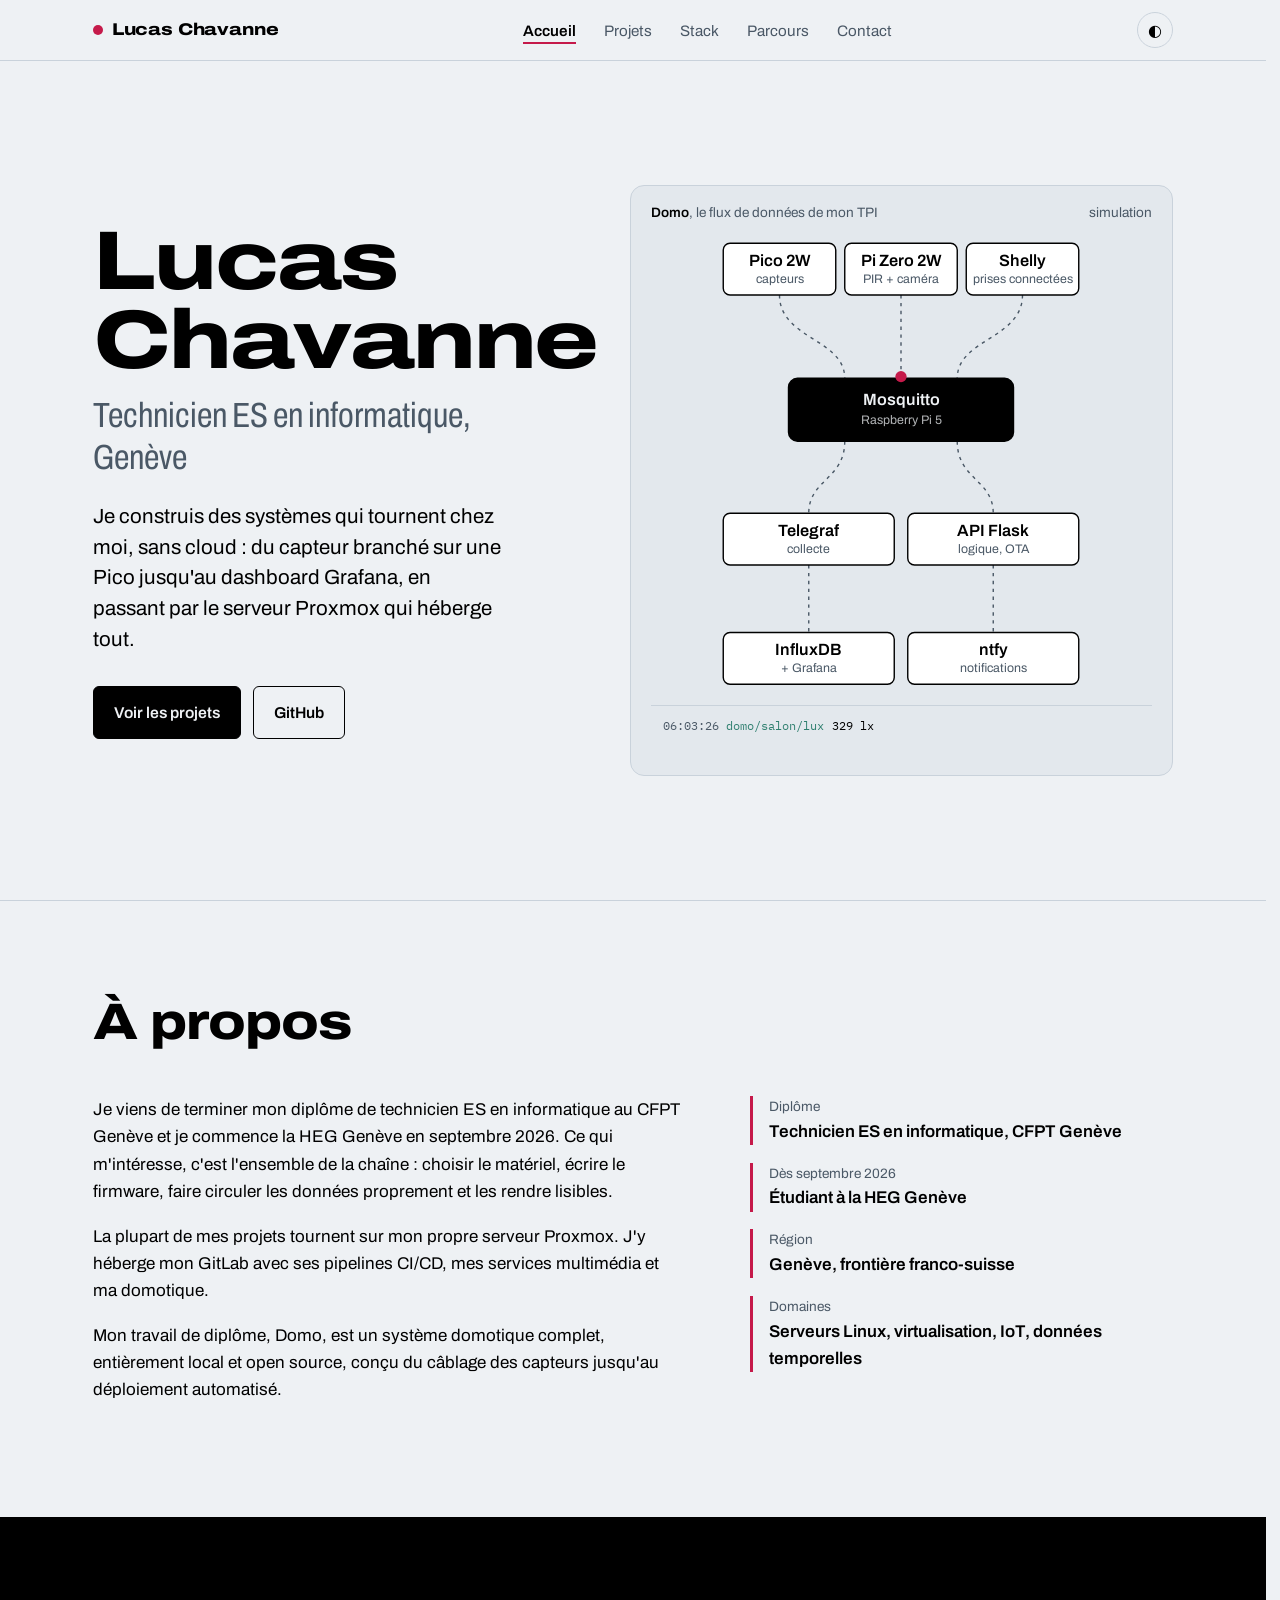
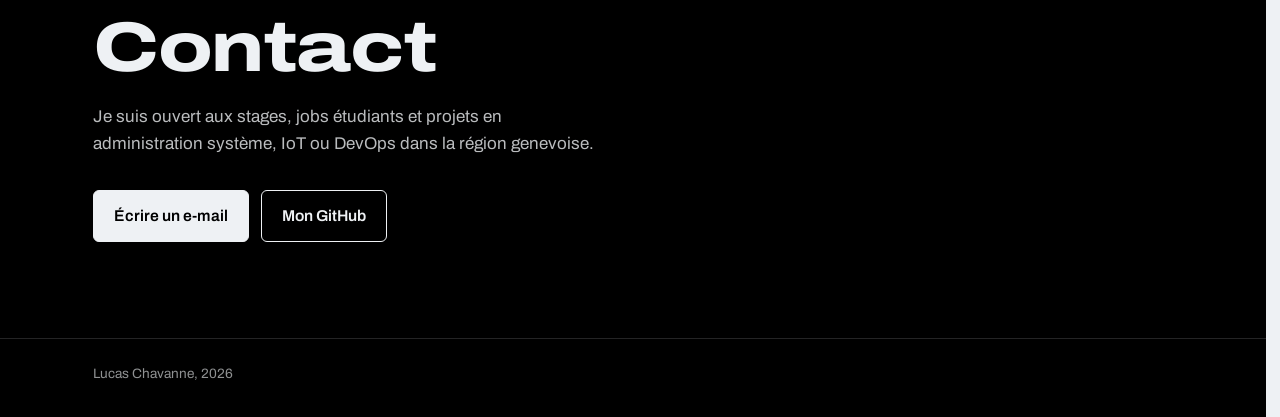
==== index.html @ ac9c749c "Parcours : précise la filière HEG et la durée de chaque étape - HEG Genève : ajoute la filière « inf" ====
<!DOCTYPE html>
<html lang="fr">
<head>
<meta charset="utf-8">
<meta name="viewport" content="width=device-width, initial-scale=1, viewport-fit=cover">
<title>Lucas Chavanne · Systèmes, IoT et self-hosting</title>
<meta name="description" content="Portfolio de Lucas Chavanne, technicien ES en informatique : administration système, Proxmox, IoT sur Raspberry Pi et Pico 2W, pipelines de données InfluxDB et Grafana.">
<meta name="theme-color" content="#EEF1F4" media="(prefers-color-scheme: light)">
<meta name="theme-color" content="#111112" media="(prefers-color-scheme: dark)">
<link rel="icon" href="data:image/svg+xml,%3Csvg xmlns='http://www.w3.org/2000/svg' viewBox='0 0 32 32'%3E%3Ccircle cx='16' cy='16' r='9' fill='%23C51A4A'/%3E%3C/svg%3E">
<script>
/* Avant le premier rendu : thème enregistré, et splash une seule fois par session */
(function(){
  var d=document.documentElement;
  try{var t=localStorage.getItem('theme'); if(t) d.setAttribute('data-theme',t);}catch(e){}
  try{
    if(!sessionStorage.getItem('splash') && !matchMedia('(prefers-reduced-motion: reduce)').matches){
      d.classList.add('has-splash'); sessionStorage.setItem('splash','1');
    }
  }catch(e){}
})();
</script>
<link rel="preconnect" href="https://fonts.googleapis.com">
<link rel="preconnect" href="https://fonts.gstatic.com" crossorigin>
<link href="https://fonts.googleapis.com/css2?family=Archivo:wdth,wght@62..125,400..800&family=IBM+Plex+Mono:wght@400;500&display=swap" rel="stylesheet">
<style>
:root{
  --paper:#EEF1F4;
  --paper-2:#E3E8ED;
  --ink:#000000;
  --ink-soft:#4A5866;
  --rule:#C9D2DB;
  --raspberry:#C51A4A;
  --signal:#2F7F6F;
  --node:#FFFFFF;
  --focus:#1D5FD1;
  --nav-h:61px;
  box-sizing:border-box;
  color-scheme:light;
}
@media (prefers-color-scheme: dark){
  :root:not([data-theme="light"]){
    --paper:#111112;
    --paper-2:#1B1B1D;
    --ink:#EDEDED;
    --ink-soft:#A1A1A6;
    --rule:#303033;
    --raspberry:#F0507A;
    --signal:#5CC2AC;
    --node:#232326;
    --focus:#7FB0FF;
    color-scheme:dark;
  }
}
:root[data-theme="dark"]{
  --paper:#111112;
  --paper-2:#1B1B1D;
  --ink:#EDEDED;
  --ink-soft:#A1A1A6;
  --rule:#303033;
  --raspberry:#F0507A;
  --signal:#5CC2AC;
  --node:#232326;
  --focus:#7FB0FF;
  color-scheme:dark;
}
*,*::before,*::after{box-sizing:inherit}
html{scroll-padding-top:110px;scroll-behavior:smooth;scrollbar-gutter:stable}

/* Barre de défilement : suit le thème, framboise au survol.
   Chrome et Safari lisent les pseudo-éléments WebKit, Firefox les propriétés standard. */
@supports selector(::-webkit-scrollbar){
  ::-webkit-scrollbar{width:14px;height:14px}
  ::-webkit-scrollbar-track{background:var(--paper);border-left:1px solid var(--rule)}
  ::-webkit-scrollbar-thumb{
    background:color-mix(in srgb,var(--ink-soft) 55%,transparent);
    border:4px solid var(--paper);border-radius:999px;background-clip:padding-box;min-height:48px;
  }
  ::-webkit-scrollbar-thumb:hover,::-webkit-scrollbar-thumb:active{background:var(--raspberry);background-clip:padding-box}
  ::-webkit-scrollbar-corner{background:var(--paper)}
  .nav ul::-webkit-scrollbar{display:none}
}
@supports not selector(::-webkit-scrollbar){
  html{scrollbar-width:thin;scrollbar-color:color-mix(in srgb,var(--ink-soft) 55%,var(--paper)) var(--paper)}
}
@media (prefers-reduced-motion: reduce){html{scroll-behavior:auto}}
body{
  margin:0;background:var(--paper);color:var(--ink);
  font-family:"Archivo",system-ui,-apple-system,"Segoe UI",Roboto,sans-serif;
  font-variation-settings:"wdth" 100;
  font-size:1.0625rem;line-height:1.6;
  -webkit-font-smoothing:antialiased;
}
img,svg{max-width:100%}
a{color:inherit}
:focus-visible{outline:3px solid var(--focus);outline-offset:3px;border-radius:2px}
.wrap{
  max-width:1160px;margin:0 auto;
  padding-left:max(clamp(1.25rem,4vw,2.5rem),env(safe-area-inset-left,0px));
  padding-right:max(clamp(1.25rem,4vw,2.5rem),env(safe-area-inset-right,0px));
}
.mono{font-family:"IBM Plex Mono",ui-monospace,SFMono-Regular,Menlo,monospace}

/* Nav */
.nav{
  position:sticky;top:0;z-index:10;padding-top:env(safe-area-inset-top,0px);
  background:color-mix(in srgb,var(--paper) 88%,transparent);
  backdrop-filter:blur(10px);-webkit-backdrop-filter:blur(10px);
  border-bottom:1px solid var(--rule);
}
.nav .wrap{display:flex;align-items:center;justify-content:space-between;gap:1rem;height:60px}
.brand{font-weight:800;font-variation-settings:"wdth" 120;text-decoration:none;letter-spacing:-.01em;display:flex;align-items:center;gap:.55rem}
.brand-dot{width:10px;height:10px;border-radius:50%;background:var(--raspberry)}
.nav ul{display:flex;gap:clamp(.75rem,2.5vw,1.75rem);list-style:none;margin:0;padding:0}
.nav ul a{text-decoration:none;color:var(--ink-soft);font-size:.95rem}
.nav ul a:hover{color:var(--ink)}
.theme-btn{
  background:none;border:1px solid var(--rule);color:var(--ink);border-radius:999px;
  width:36px;height:36px;display:grid;place-items:center;cursor:pointer;font-size:1rem;flex:none;
}
.nav ul a[aria-current="page"]{color:var(--ink);font-weight:600;box-shadow:inset 0 -2px 0 var(--raspberry)}
.nav ul a{padding:.35rem 0}
@media (max-width:720px){
  .nav .wrap{height:auto;flex-wrap:wrap;row-gap:0;padding-top:.2rem}
  .nav ul{order:3;width:100%;justify-content:space-between;overflow-x:auto;gap:.4rem;scrollbar-width:none}
  .nav ul a{white-space:nowrap;font-size:.88rem}
}
/* Cibles tactiles de 44 px sur mobile et écrans tactiles */
@media (max-width:720px),(pointer:coarse){
  .brand{min-height:44px}
  .nav ul a{display:inline-flex;align-items:center;min-height:44px;padding:0 .1rem}
  .theme-btn{width:44px;height:44px}
  .filters button{min-height:44px}
}
.page[hidden]{display:none}
.page > section:first-child{border-top:none}
.page-title{padding-top:clamp(2.5rem,6vw,4.5rem)}
.page-title h2{font-size:clamp(2.6rem,6.5vw,4.6rem);font-variation-settings:"wdth" 125}
.page-title .sec-head{grid-template-columns:minmax(0,1fr);align-items:start;row-gap:1rem}
/* Hero */
.hero{
  display:flex;align-items:center;
  min-height:calc(100vh - var(--nav-h));min-height:calc(100svh - var(--nav-h));
  padding:clamp(1.25rem,3svh,2.5rem) 0;
}
.hero .wrap{width:100%}
.hero-grid{display:grid;grid-template-columns:minmax(0,1fr) minmax(0,1.15fr);gap:clamp(2rem,5vw,4rem);align-items:center}
@media (max-width:900px){
  /* Petit écran : le texte remplit le premier écran, le schéma vient juste dessous */
  .hero{display:block;min-height:0;padding:0}
  .hero-grid{grid-template-columns:minmax(0,1fr);gap:0}
  .hero-copy{
    min-height:calc(100vh - var(--nav-h));min-height:calc(100svh - var(--nav-h));
    display:flex;flex-direction:column;justify-content:center;padding:2rem 0;
  }
  .topo{margin-bottom:clamp(2rem,5vw,4rem)}
}
.hero h1{
  font-size:clamp(2.3rem,min(7vw,11svh),5.2rem);line-height:.95;margin:0 0 clamp(.75rem,2.5svh,1.5rem);
  font-weight:800;font-variation-settings:"wdth" 125;letter-spacing:-.025em;
}
.hero h1 span{display:block;font-weight:400;font-variation-settings:"wdth" 75;letter-spacing:0;color:var(--ink-soft);font-size:.42em;line-height:1.2;margin-top:.9rem}
.lede{font-size:clamp(1.1rem,1.6vw,1.3rem);max-width:34ch;margin:0 0 clamp(1rem,3.5svh,2rem);line-height:1.5}
.cta-row{display:flex;flex-wrap:wrap;gap:.75rem}
.btn{
  display:inline-flex;align-items:center;gap:.5rem;padding:.8rem 1.25rem;border-radius:6px;
  font-weight:600;text-decoration:none;border:1.5px solid var(--ink);font-size:.98rem;
}
.btn-primary{background:var(--ink);color:var(--paper)}
.btn-primary:hover{background:var(--raspberry);border-color:var(--raspberry);color:#fff}
.btn-ghost:hover{background:var(--paper-2)}

/* Topology */
.topo{margin:0;background:var(--paper-2);border:1px solid var(--rule);border-radius:14px;padding:1rem 1rem .5rem}
.topo-head{display:flex;flex-wrap:wrap;justify-content:space-between;gap:.15rem 1rem;margin:0 .25rem .5rem;font-size:.85rem;color:var(--ink-soft)}
.topo-head strong{color:var(--ink);font-weight:600}
.topo svg{display:block;width:100%;height:auto}
/* Disposition verticale quand la carte est étroite : le texte reste lisible */
.topo.tall svg{max-width:360px;margin:0 auto}
.topo.tall .n text{font-size:14.5px}
.topo.tall .n text.sub{font-size:11px}
.n rect{fill:var(--node);stroke:var(--ink);stroke-width:1.25}
.n.broker rect{fill:var(--ink)}
.n.broker text{fill:var(--paper)}
.n text{fill:var(--ink);font-family:"Archivo",sans-serif;font-size:13px;font-weight:600;text-anchor:middle}
.n text.sub{font-weight:400;font-size:10.5px;fill:var(--ink-soft)}
.n.broker text.sub{fill:var(--paper);opacity:.75}
.wire{fill:none;stroke:var(--ink-soft);stroke-width:1.25;stroke-dasharray:3 4}
.pkt{fill:var(--raspberry)}
.pkt.ok{fill:var(--signal)}
.log{
  margin:.6rem .25rem 0;padding:.6rem .75rem;border-top:1px solid var(--rule);
  font-size:.78rem;line-height:1.65;min-height:5em;color:var(--ink-soft);overflow:hidden;
}
.log div{display:flex;gap:.6em;white-space:nowrap}
.log .ts,.log .v{flex:none}
.log .t{color:var(--signal);min-width:0;overflow:hidden;text-overflow:ellipsis}
.log .v{color:var(--ink)}
@media (max-width:480px){.log .ts{display:none}}

/* Sections */
section{padding:clamp(3rem,8vw,6rem) 0;border-top:1px solid var(--rule)}
.sec-head{display:grid;grid-template-columns:minmax(0,1fr) minmax(0,1.6fr);gap:clamp(1rem,4vw,3rem);margin-bottom:clamp(2rem,4vw,3rem);align-items:end}
@media (max-width:800px){.sec-head{grid-template-columns:1fr}}
h2{font-size:clamp(2rem,4.5vw,3.2rem);line-height:1;margin:0;font-weight:800;font-variation-settings:"wdth" 118;letter-spacing:-.02em}
.sec-head p{margin:0;color:var(--ink-soft);max-width:56ch}
h3{margin:0;font-variation-settings:"wdth" 110;letter-spacing:-.01em;line-height:1.15}

/* About */
.about-grid{display:grid;grid-template-columns:minmax(0,1.4fr) minmax(0,1fr);gap:clamp(2rem,5vw,4rem)}
@media (max-width:800px){.about-grid{grid-template-columns:1fr}}
.about-grid p{margin:0 0 1.1rem;max-width:62ch}
.facts{margin:0;display:grid;gap:1.1rem;align-content:start}
.facts div{border-left:3px solid var(--raspberry);padding-left:1rem}
.facts dt{font-size:.85rem;color:var(--ink-soft)}
.facts dd{margin:0;font-weight:600}

/* Featured project */
.feature{
  border:1.5px solid var(--ink);border-radius:14px;overflow:hidden;margin-bottom:clamp(2rem,4vw,3rem);
  display:grid;grid-template-columns:minmax(0,1fr) minmax(0,1fr);
}
@media (max-width:900px){.feature{grid-template-columns:1fr}}
.feature-body{padding:clamp(1.5rem,3.5vw,2.75rem)}
.feature-body h3{font-size:clamp(2rem,4vw,2.8rem);font-weight:800;font-variation-settings:"wdth" 125;margin-bottom:.35rem}
.tag{display:inline-block;font-size:.8rem;padding:.2rem .6rem;border-radius:999px;background:var(--raspberry);color:#fff;font-weight:600;margin-bottom:1rem}
.feature-body p{margin:0 0 1.25rem;max-width:52ch}
.feature ul.points{margin:0 0 1.5rem;padding-left:1.1rem}
.feature ul.points li{margin-bottom:.4rem}
.feature-side{background:var(--ink);color:var(--paper);padding:clamp(1.5rem,3.5vw,2.75rem);display:flex;flex-direction:column;gap:1.25rem}
.feature-side h4{margin:0;font-size:1rem;font-variation-settings:"wdth" 110}
.flow{list-style:none;margin:0;padding:0;display:grid;gap:.5rem}
.flow li{display:grid;grid-template-columns:7rem 1fr;gap:.75rem;padding:.55rem 0;border-bottom:1px solid color-mix(in srgb,var(--paper) 18%,transparent);font-size:.95rem}
.flow li b{font-weight:600}
.flow li span{opacity:.78}
@media (max-width:480px){.flow li{grid-template-columns:1fr;gap:.1rem}}
details.learn{border-top:1px solid color-mix(in srgb,var(--paper) 25%,transparent);padding-top:1rem}
details.learn summary{cursor:pointer;font-weight:600}
details.learn ul{margin:.75rem 0 0;padding-left:1.1rem;opacity:.85;font-size:.93rem}
details.learn li{margin-bottom:.45rem}

/* Filters + project list */
.filters{display:flex;flex-wrap:wrap;gap:.5rem;margin-bottom:1.5rem}
.filters button{
  font:inherit;font-size:.93rem;padding:.45rem 1rem;border-radius:999px;cursor:pointer;
  border:1.5px solid var(--rule);background:transparent;color:var(--ink);
}
.filters button[aria-pressed="true"]{background:var(--ink);color:var(--paper);border-color:var(--ink)}
.chips{display:flex;flex-wrap:wrap;gap:.4rem;list-style:none;padding:0;margin:0}
.chips li{font-size:.82rem;padding:.2rem .6rem;border:1px solid var(--rule);border-radius:4px;background:var(--paper-2)}

/* Stack */
/* Barre de filtres : reste accrochée sous la nav pendant tout le défilement de la page */
.sbar{
  position:sticky;top:calc(var(--nav-h) - 1px);z-index:9;
  background:color-mix(in srgb,var(--paper) 90%,transparent);
  backdrop-filter:blur(10px);-webkit-backdrop-filter:blur(10px);
  border-top:1px solid var(--rule);border-bottom:1px solid var(--rule);
}
/* Une seule ligne, défilable si les boutons ne tiennent pas : la barre reste fine */
.sbar .filters{margin:0;padding:.6rem 0;flex-wrap:nowrap;overflow-x:auto;scrollbar-width:none}
.sbar .filters button{flex:none;white-space:nowrap}
@supports selector(::-webkit-scrollbar){.sbar .filters::-webkit-scrollbar{display:none}}
.sgroup{margin-bottom:clamp(2rem,4vw,3rem)}
.sgroup[hidden]{display:none}
.sgroup-head{padding-bottom:.75rem;margin-bottom:1rem;border-bottom:1.5px solid var(--ink)}
.sgroup-head h3{font-size:1.4rem;font-weight:800;font-variation-settings:"wdth" 118}
.sgrid{display:grid;grid-template-columns:repeat(auto-fill,minmax(240px,1fr));gap:.85rem;list-style:none;margin:0;padding:0}
.tcard{
  position:relative;background:var(--node);border:1px solid var(--rule);border-radius:10px;
  padding:.9rem 1rem 1rem;display:grid;grid-template-columns:40px minmax(0,1fr);gap:.85rem;align-items:start;
}
/* La vignette reste claire dans les deux thèmes : les couleurs de marque y sont toujours lisibles */
.logo{width:40px;height:40px;border-radius:9px;background:#EEF1F4;display:grid;place-items:center}
.logo img{width:24px;height:24px;display:block}
.tcard.key{border-color:var(--ink)}
.tcard.key::after{content:"";position:absolute;top:.8rem;right:.8rem;width:7px;height:7px;border-radius:50%;background:var(--raspberry)}
.tcard b{display:block;font-weight:700;font-variation-settings:"wdth" 108;line-height:1.25;padding-right:.8rem}
.tcard small{display:block;color:var(--ink-soft);font-size:.87rem;line-height:1.4;margin-top:.2rem}
.legend{display:flex;align-items:center;gap:.5rem;font-size:.88rem;color:var(--ink-soft);margin:1.5rem 0 1.5rem}
.legend i{width:7px;height:7px;border-radius:50%;background:var(--raspberry);display:inline-block}

/* Timeline */
.timeline{list-style:none;margin:0;padding:0 0 0 1.75rem;position:relative;max-width:760px}
.timeline::before{content:"";position:absolute;left:5px;top:.5rem;bottom:.5rem;width:2px;background:var(--rule)}
.timeline li{position:relative;padding-bottom:2.25rem}
.timeline li:last-child{padding-bottom:0}
.timeline li::before{content:"";position:absolute;left:-1.75rem;top:.45rem;width:12px;height:12px;border-radius:50%;background:var(--paper);border:2px solid var(--ink)}
.timeline li.now::before{background:var(--raspberry);border-color:var(--raspberry)}
.timeline .when{font-size:.88rem;color:var(--ink-soft)}
.timeline h3{font-size:1.25rem;margin:.15rem 0 .35rem}
.timeline p{margin:0;max-width:60ch}

/* Contact */
.contact{background:var(--ink);color:var(--paper);border-top:none}
.contact h2{font-size:clamp(2.4rem,6vw,4.4rem);font-variation-settings:"wdth" 125;max-width:14ch}
.contact p{color:color-mix(in srgb,var(--paper) 78%,transparent);max-width:52ch;margin:1.25rem 0 2rem}
.contact-links{display:flex;flex-wrap:wrap;gap:.75rem}
.contact .btn{border-color:var(--paper);color:var(--paper)}
.contact .btn-primary{background:var(--paper);color:var(--ink)}
.contact .btn-primary:hover{background:var(--raspberry);border-color:var(--raspberry);color:#fff}
.contact .btn-ghost:hover{background:color-mix(in srgb,var(--paper) 12%,transparent)}
footer{background:var(--ink);color:color-mix(in srgb,var(--paper) 60%,transparent);font-size:.85rem;padding:1.5rem 0 calc(2rem + env(safe-area-inset-bottom,0px));border-top:1px solid color-mix(in srgb,var(--paper) 15%,transparent)}

/* Splash : le trajet d'un message MQTT, comme sur l'accueil.
   Entièrement piloté par CSS, donc il se ferme seul même si le script échoue. */
#splash{display:none}
.has-splash #splash{
  position:fixed;inset:0;z-index:100;display:grid;place-items:center;background:var(--paper);
  animation:sp-out .4s ease 1.5s forwards;
}
#splash.skip{animation:sp-skip .2s ease forwards}
.sp-inner{width:min(340px,calc(100vw - 3rem))}
.sp-brand{
  display:flex;align-items:center;gap:.6rem;font-weight:800;font-variation-settings:"wdth" 125;
  font-size:clamp(1.6rem,7vw,2.4rem);letter-spacing:-.02em;line-height:1;
  opacity:0;animation:sp-in .35s ease .05s forwards;
}
.sp-brand .brand-dot{width:.5em;height:.5em;flex:none}
.sp-wire{position:relative;height:0;margin:1.75rem 0 1.1rem;border-top:1.25px dashed var(--ink-soft);opacity:0;animation:sp-in .3s ease .15s forwards}
.sp-pkt{
  position:absolute;top:-5.5px;left:0;width:10px;height:10px;margin-left:-5px;border-radius:50%;background:var(--raspberry);
  animation:sp-run .7s cubic-bezier(.45,0,.2,1) .35s forwards,sp-ok .01s linear .7s forwards;
}
.sp-log{display:flex;gap:.6em;font-size:.8rem;color:var(--ink-soft);opacity:0;animation:sp-in .3s ease 1.05s forwards}
.sp-log .t{color:var(--signal)}
@keyframes sp-in{to{opacity:1}}
@keyframes sp-run{to{left:100%}}
@keyframes sp-ok{to{background:var(--signal)}}
@keyframes sp-out{to{opacity:0;visibility:hidden}}
@keyframes sp-skip{to{opacity:0;visibility:hidden}}
footer .wrap{display:flex;justify-content:space-between;flex-wrap:wrap;gap:.5rem}
</style>
</head>
<body>

<div id="splash" aria-hidden="true">
  <div class="sp-inner">
    <div class="sp-brand"><span class="brand-dot"></span>Lucas Chavanne</div>
    <div class="sp-wire"><i class="sp-pkt"></i></div>
    <div class="sp-log mono"><span class="t">portfolio/accueil</span><span>connecté</span></div>
  </div>
</div>

<nav class="nav" aria-label="Navigation principale">
  <div class="wrap">
    <a href="#/" class="brand"><span class="brand-dot" aria-hidden="true"></span>Lucas Chavanne</a>
    <ul>
      <li><a href="#/" data-nav="accueil">Accueil</a></li>
      <li><a href="#/projets" data-nav="projets">Projets</a></li>
      <li><a href="#/stack" data-nav="stack">Stack</a></li>
      <li><a href="#/parcours" data-nav="parcours">Parcours</a></li>
      <li><a href="#contact">Contact</a></li>
    </ul>
    <button class="theme-btn" id="themeBtn" type="button" aria-label="Changer de thème">◐</button>
  </div>
</nav>

<main id="top">
<div class="page" data-page="accueil" data-title="Lucas Chavanne · Systèmes, IoT et self-hosting">
  <header class="hero">
    <div class="wrap hero-grid">
      <div class="hero-copy">
        <h1>Lucas Chavanne<span>Technicien ES en informatique, Genève</span></h1>
        <p class="lede">Je construis des systèmes qui tournent chez moi, sans cloud : du capteur branché sur une Pico jusqu'au dashboard Grafana, en passant par le serveur Proxmox qui héberge tout.</p>
        <div class="cta-row">
          <a class="btn btn-primary" href="#/projets">Voir les projets</a>
          <a class="btn btn-ghost" href="https://github.com/lucas-chvnn-info" target="_blank" rel="noopener">GitHub</a>
        </div>
      </div>

      <figure class="topo" aria-labelledby="topoCap">
        <div class="topo-head"><span id="topoCap"><strong>Domo</strong>, le flux de données de mon TPI</span><span>simulation</span></div>
        <svg id="topoSvg" viewBox="0 0 600 420" role="img" aria-label="Architecture Domo : la Pico 2W, la Pi Zero 2W et les prises Shelly publient sur le broker Mosquitto du Raspberry Pi 5, qui alimente Telegraf, InfluxDB et Grafana, ainsi que l'API Flask qui envoie les alertes via ntfy."></svg>
        <div class="log mono" id="log" aria-hidden="true"></div>
      </figure>
    </div>
  </header>

  <section id="apropos">
    <div class="wrap">
      <div class="sec-head">
        <h2>À propos</h2>
      </div>
      <div class="about-grid">
        <div>
          <p>Je viens de terminer mon diplôme de technicien ES en informatique au CFPT Genève et je commence la HEG Genève en septembre 2026. Ce qui m'intéresse, c'est l'ensemble de la chaîne : choisir le matériel, écrire le firmware, faire circuler les données proprement et les rendre lisibles.</p>
          <p>La plupart de mes projets tournent sur mon propre serveur Proxmox. J'y héberge mon GitLab avec ses pipelines CI/CD, mes services multimédia et ma domotique.</p>
          <p>Mon travail de diplôme, Domo, est un système domotique complet, entièrement local et open source, conçu du câblage des capteurs jusqu'au déploiement automatisé.</p>
        </div>
        <dl class="facts">
          <div><dt>Diplôme</dt><dd>Technicien ES en informatique, CFPT Genève</dd></div>
          <div><dt>Dès septembre 2026</dt><dd>Étudiant à la HEG Genève</dd></div>
          <div><dt>Région</dt><dd>Genève, frontière franco-suisse</dd></div>
          <div><dt>Domaines</dt><dd>Serveurs Linux, virtualisation, IoT, données temporelles</dd></div>
        </dl>
      </div>
    </div>
  </section>
</div>

<div class="page" data-page="projets" data-title="Projets · Lucas Chavanne" hidden>
  <section id="projets" class="page-title">
    <div class="wrap">
      <div class="sec-head">
        <h2>Projets</h2>
        <p>Mon travail de diplôme, celui dont je peux parler en détail.</p>
      </div>

      <article class="feature" aria-labelledby="domoTitle">
        <div class="feature-body">
          <span class="tag">Travail de diplôme (TPI)</span>
          <h3 id="domoTitle">Domo</h3>
          <p>Un système domotique entièrement local et open source. Des capteurs sur Pico 2W et Pi Zero 2W publient leurs mesures en MQTT vers un Raspberry Pi 5 qui stocke, affiche et réagit, sans aucun service cloud.</p>
          <ul class="points">
            <li>Capteurs de lumière, son, fuite d'eau et mouvement, avec capture caméra à la détection</li>
            <li>Prises Shelly pilotées et mesurées depuis la même interface</li>
            <li>Mise à jour du firmware des Pico à distance (OTA)</li>
            <li>Alertes sur le téléphone via ntfy</li>
            <li>Pipeline GitLab CI pour tester et déployer</li>
          </ul>
          <ul class="chips" aria-label="Technologies">
            <li>Raspberry Pi 5</li><li>Pico 2W</li><li>MicroPython</li><li>Mosquitto</li><li>Telegraf</li><li>InfluxDB</li><li>Grafana</li><li>Flask</li><li>GitLab CI</li>
          </ul>
        </div>
        <div class="feature-side">
          <h4>Le trajet d'une mesure</h4>
          <ol class="flow">
            <li><b>Capteur</b><span>La Pico 2W lit le capteur et publie sur un topic MQTT.</span></li>
            <li><b>Broker</b><span>Mosquitto sur le Pi 5 reçoit et redistribue.</span></li>
            <li><b>Stockage</b><span>Telegraf écrit la mesure dans InfluxDB.</span></li>
            <li><b>Affichage</b><span>Grafana trace l'historique en temps réel.</span></li>
            <li><b>Réaction</b><span>L'API Flask déclenche l'action ou l'alerte ntfy.</span></li>
          </ol>
          <details class="learn">
            <summary>Ce que le matériel m'a appris</summary>
            <ul>
              <li>La broche 3V3 du Pi plafonne vers 300 mA : au-delà, un régulateur externe s'impose.</li>
              <li>Les pics d'émission Wi-Fi de la Pico demandent un condensateur de 470 µF plus 100 nF pour rester stable.</li>
              <li>Un simple transistor NPN et une résistance suffisent pour piloter un ventilateur, pas besoin de relais.</li>
              <li>La Camera Module 3 ne se détecte pas seule : il faut forcer l'overlay imx708.</li>
            </ul>
          </details>
        </div>
      </article>
    </div>
  </section>

</div>

<div class="page" data-page="stack" data-title="Stack technique · Lucas Chavanne" hidden>
  <section id="stack" class="page-title">
    <div class="wrap">
      <div class="sec-head">
        <h2>Stack technique</h2>
        <p>Les outils que j'utilise, avec ce que j'en fais concrètement.</p>
      </div>
    </div>
    <div class="sbar">
      <div class="wrap">
        <div class="sfilters filters" role="group" aria-label="Filtrer la stack">
          <button type="button" data-g="all" aria-pressed="true">Tout</button>
        </div>
      </div>
    </div>
    <div class="wrap">
      <div id="stackGrid"></div>
    </div>
  </section>

</div>

<div class="page" data-page="parcours" data-title="Parcours · Lucas Chavanne" hidden>
  <section id="parcours" class="page-title">
    <div class="wrap">
      <div class="sec-head">
        <h2>Parcours</h2>
      </div>
      <ol class="timeline">
        <li>
          <span class="when">Apprentissage · 4 ans</span>
          <h3>CFC informaticien, développement d'applications</h3>
          <p>CFPT Genève. Bases de la programmation : algorithmique, bases de données, développement web et desktop.</p>
        </li>
        <li>
          <span class="when">Formation · 2 ans</span>
          <h3>CFPT Genève, technicien ES en informatique</h3>
          <p>Administration de serveurs Linux et Windows, virtualisation, réseaux, développement. Projets d'école dont le coffre connecté Portkey Coffer et un comparatif Proxmox et VMware ESXi. Stage chez Genève Roule, présenté ensuite en anglais lors de l'examen oral.</p>
        </li>
        <li class="now">
          <span class="when">Dès septembre 2026 · 2 ans</span>
          <h3>HEG Genève, informatique de gestion</h3>
          <p>Entrée directe en 2<sup>e</sup> année grâce au diplôme ES, pour deux ans de formation. Actuellement en 2<sup>e</sup> année, en parallèle de mes projets d'infrastructure à la maison.</p>
        </li>
      </ol>
    </div>
  </section>

</div>

  <section id="contact" class="contact">
    <div class="wrap">
      <h2>Contact</h2>
      <p>Je suis ouvert aux stages, jobs étudiants et projets en administration système, IoT ou DevOps dans la région genevoise.</p>
      <div class="contact-links">
        <a class="btn btn-primary" href="mailto:lucas.chavanne.info@gmail.com">Écrire un e-mail</a>
        <a class="btn btn-ghost" href="https://github.com/lucas-chvnn-info" target="_blank" rel="noopener">Mon GitHub</a>
      </div>
    </div>
  </section>
</main>

<footer>
  <div class="wrap">
    <span>Lucas Chavanne, 2026</span>
  </div>
</footer>

<script>
(function(){
  /* Thème */
  var root=document.documentElement, btn=document.getElementById('themeBtn');
  btn.addEventListener('click',function(){
    var cur=root.getAttribute('data-theme');
    if(!cur){cur=matchMedia('(prefers-color-scheme: dark)').matches?'dark':'light';}
    var next=cur==='dark'?'light':'dark';
    root.setAttribute('data-theme',next);
    try{localStorage.setItem('theme',next);}catch(e){}
  });

  /* Pages */
  var pages=document.querySelectorAll('.page'), navLinks=document.querySelectorAll('[data-nav]');
  var current='accueil';
  function route(){
    var h=location.hash;
    if(h && h.indexOf('#/')!==0) return; /* ancre interne, ex. #contact */
    var name=(h||'#/').slice(2)||'accueil', found=false;
    pages.forEach(function(pg){ if(pg.dataset.page===name) found=true; });
    if(!found) name='accueil';
    pages.forEach(function(pg){
      var on=pg.dataset.page===name; pg.hidden=!on;
      if(on) document.title=pg.dataset.title;
    });
    navLinks.forEach(function(a){ if(a.dataset.nav===name) a.setAttribute('aria-current','page'); else a.removeAttribute('aria-current'); });
    if(name!==current) window.scrollTo(0,0);
    current=name;
  }
  window.addEventListener('hashchange',route); route();

  /* Stack */
  var groups=[
    {id:'infra',t:'Infrastructure',items:[
      ['Proxmox VE','Hyperviseur de mon serveur maison',1,'proxmox'],
      ['Debian / Linux','Serveurs, installation bare-metal',1,'debian'],
      ['Windows Server','Administration pendant la formation',0,'windows'],
      ['LXC','Plex et Samba en conteneurs',0,'linuxcontainers'],
      ['LVM et RAID','Stockage du serveur, contrôleur MegaRAID',0,'storage'],
      ['Samba','Partage de fichiers à la maison',0,'samba'],
      ['Réseau et bridges','Plusieurs bridges sur Proxmox',0,'net']]},
    {id:'secu',t:'Sécurité',items:[
      ['SSH','Accès par clés, configuration durcie',1,'ssh'],
      ['UFW','Pare-feu des serveurs Debian',0,'firewall'],
      ['Fail2Ban','Blocage des tentatives de connexion',0,'shield']]},
    {id:'devops',t:'Livraison',items:[
      ['GitLab self-hosted','Mon instance, hébergée sur Proxmox',1,'gitlab'],
      ['GitLab CI/CD','Tests et déploiement de Domo',1,'gitlab'],
      ['Mises à jour OTA','Firmware des Pico mis à jour à distance',0,'update']]},
    {id:'data',t:'Données',items:[
      ['InfluxDB','Mesures des capteurs de Domo',1,'influxdb'],
      ['Telegraf','Collecte des messages MQTT',1,'telegraf'],
      ['Grafana','Dashboards en temps réel',1,'grafana']]},
    {id:'iot',t:'IoT et transport',items:[
      ['MQTT','Protocole de tous mes projets connectés',1,'mqtt'],
      ['Mosquitto','Broker sur le Raspberry Pi 5',0,'eclipsemosquitto'],
      ['Zigbee2MQTT','Volets motorisés de la maison',0,'zigbee2mqtt'],
      ['ntfy','Alertes sur le téléphone',0,'ntfy'],
      ['MicroPython','Firmware des Pico 2W',1,'micropython'],
      ['OpenCV','Vision sur Raspberry Pi',0,'opencv']]},
    {id:'dev',t:'Développement',items:[
      ['Flask','API de Domo et de Portkey Coffer',1,'flask'],
      ['Python','Scripts, API et automatisation',1,'python'],
      ['PHP','Développement web',0,'php'],
      ['C#','Application de bureau Windows',0,'csharp'],
      ['React','Pokédex avec React Router',0,'react'],
      ['TypeScript','Typage du Pokédex',0,'typescript'],
      ['Jest','Tests unitaires',0,'jest']]},
    {id:'hw',t:'Matériel',items:[
      ['Raspberry Pi 5','Cœur de Domo',1,'raspberrypi'],
      ['Pico 2W','Capteurs lumière, son et eau',1,'raspberrypi'],
      ['Pi Zero 2W','Détecteur PIR et caméra',0,'raspberrypi'],
      ['ESP32','Projets domotiques',0,'espressif'],
      ['Camera Module 3','Capture à la détection de mouvement',0,'raspberrypi'],
      ['Shelly','Prises pilotées et mesurées',0,'shelly'],
      ['Hitachi CR210H','Mon serveur Proxmox',0,'hitachi']]},
    {id:'home',t:'Services maison',items:[
      ['Home Assistant','Domotique de la maison',0,'homeassistant'],
      ['Plex','Serveur multimédia',0,'plex'],
      ['Nextcloud','Fichiers auto-hébergés',0,'nextcloud']]}
  ];
  var sg=document.getElementById('stackGrid'), sf=document.querySelector('.sfilters');
  sg.insertAdjacentHTML('beforebegin','<p class="legend"><i aria-hidden="true"></i>Outil du quotidien</p>');
  groups.forEach(function(gr){
    var b=document.createElement('button');b.type='button';b.dataset.g=gr.id;b.setAttribute('aria-pressed','false');b.textContent=gr.t;sf.appendChild(b);
    var html='<div class="sgroup" data-g="'+gr.id+'"><div class="sgroup-head"><h3>'+gr.t+'</h3></div><ul class="sgrid">';
    gr.items.forEach(function(it){
      html+='<li class="tcard'+(it[2]?' key':'')+'"><span class="logo"><img src="assets/logos/'+it[3]+'.svg" alt="" width="24" height="24" loading="lazy"></span><span><b>'+it[0]+'</b><small>'+it[1]+'</small></span></li>';
    });
    sg.insertAdjacentHTML('beforeend',html+'</ul></div>');
  });
  var sbtns=sf.querySelectorAll('button');
  sbtns.forEach(function(b){b.addEventListener('click',function(){
    sbtns.forEach(function(x){x.setAttribute('aria-pressed','false')});b.setAttribute('aria-pressed','true');
    sg.querySelectorAll('.sgroup').forEach(function(d){d.hidden=!(b.dataset.g==='all'||d.dataset.g===b.dataset.g)});
    b.scrollIntoView({block:'nearest',inline:'center'});
    /* Si la barre est collée en haut, on remonte au début de la liste pour ne pas laisser l'utilisateur en bas d'une page raccourcie */
    var bar=document.querySelector('.sbar'), navH=document.querySelector('.nav').offsetHeight;
    if(bar.getBoundingClientRect().top<=navH+1){
      window.scrollTo({top:Math.max(0,window.scrollY+sg.getBoundingClientRect().top-navH-bar.offsetHeight-16)});
    }
  })});

  /* Topologie animée. Deux dispositions : large, et verticale quand la carte est étroite. */
  var NS='http://www.w3.org/2000/svg', svg=document.getElementById('topoSvg'), log=document.getElementById('log'), fig=svg.parentNode;
  var reduce=matchMedia('(prefers-reduced-motion: reduce)').matches;
  var nodes=[
    {id:'pico',t:'Pico 2W',s:'capteurs'},
    {id:'zero',t:'Pi Zero 2W',s:'PIR + caméra'},
    {id:'shelly',t:'Shelly',s:'prises connectées'},
    {id:'mqtt',t:'Mosquitto',s:'Raspberry Pi 5',broker:1},
    {id:'telegraf',t:'Telegraf',s:'collecte'},
    {id:'influx',t:'InfluxDB',s:'+ Grafana'},
    {id:'flask',t:'API Flask',s:'logique, OTA'},
    {id:'ntfy',t:'ntfy',s:'notifications'}
  ];
  var layouts={
    wide:{vb:'0 0 600 420',
      pos:{pico:[20,57,130,46],zero:[20,187,130,46],shelly:[20,317,130,46],mqtt:[225,182,150,56],telegraf:[435,47,130,46],influx:[435,147,130,46],flask:[435,247,130,46],ntfy:[435,337,130,46]},
      wires:{w1:'M150 80 C 190 80, 190 200, 225 205',w2:'M150 210 L 225 210',w3:'M150 340 C 190 340, 190 220, 225 215',w4:'M375 205 C 405 205, 405 70, 435 70',w5:'M500 93 L 500 147',w6:'M375 215 C 405 215, 405 270, 435 270',w7:'M500 293 L 500 337'}},
    tall:{vb:'0 0 320 412',
      pos:{pico:[2,10,100,46],zero:[110,10,100,46],shelly:[218,10,100,46],mqtt:[60,130,200,56],telegraf:[2,250,152,46],influx:[2,356,152,46],flask:[166,250,152,46],ntfy:[166,356,152,46]},
      wires:{w1:'M52 56 C 52 95, 110 95, 110 130',w2:'M160 56 L 160 130',w3:'M268 56 C 268 95, 210 95, 210 130',w4:'M110 186 C 110 220, 78 220, 78 250',w5:'M78 296 L 78 356',w6:'M210 186 C 210 220, 242 220, 242 250',w7:'M242 296 L 242 356'}}
  };
  var mode='';
  var nav=document.querySelector('.nav'), hero=document.querySelector('.hero');
  function measureNav(){root.style.setProperty('--nav-h',nav.offsetHeight+'px');}
  function draw(){
    if(!fig.clientWidth) return; /* page masquée : on redessine quand elle s'affiche */
    /* Espace disponible pour le schéma : sur grand écran il doit tenir dans le premier écran */
    var cs=getComputedStyle(fig), w=fig.clientWidth-parseFloat(cs.paddingLeft)-parseFloat(cs.paddingRight), h=Infinity;
    if(innerWidth>900){
      var hs=getComputedStyle(hero), chrome=fig.offsetHeight-svg.getBoundingClientRect().height;
      h=Math.max(220,innerHeight-nav.offsetHeight-parseFloat(hs.paddingTop)-parseFloat(hs.paddingBottom)-chrome);
    }
    svg.style.maxHeight=h===Infinity?'':Math.floor(h)+'px';
    /* On garde la disposition large sauf si la verticale donne un texte nettement plus grand */
    var sw=Math.min(w/600,h/420), st=Math.min(Math.min(w,360)/320,h/412);
    var m=14.5*st>13*sw*1.25?'tall':'wide';
    if(m===mode) return; mode=m;
    var L=layouts[m], h='';
    fig.classList.toggle('tall',m==='tall');
    svg.setAttribute('viewBox',L.vb);
    Object.keys(L.wires).forEach(function(k){h+='<path id="'+k+'" class="wire" d="'+L.wires[k]+'"/>';});
    nodes.forEach(function(n){
      var p=L.pos[n.id], cx=p[0]+p[2]/2, ty=p[1]+(n.broker?24:20), sy=p[1]+(n.broker?41:35);
      h+='<g class="n'+(n.broker?' broker':'')+'"><rect x="'+p[0]+'" y="'+p[1]+'" width="'+p[2]+'" height="'+p[3]+'" rx="'+(n.broker?8:6)+'"/>'+
         '<text x="'+cx+'" y="'+ty+'">'+n.t+'</text><text class="sub" x="'+cx+'" y="'+sy+'">'+n.s+'</text></g>';
    });
    svg.innerHTML=h+'<g id="pkts"></g>';
  }
  measureNav(); draw();
  if('ResizeObserver' in window) new ResizeObserver(draw).observe(fig);
  window.addEventListener('resize',function(){measureNav(); draw();});

  function rnd(a,b,d){return (a+Math.random()*(b-a)).toFixed(d)}
  var msgs=[
    {r:['w1','w4','w5'],topic:'domo/salon/lux',val:function(){return rnd(120,480,0)+' lx'}},
    {r:['w2','w6','w7'],topic:'domo/entree/pir',val:function(){return 'mouvement'}},
    {r:['w3','w4','w5'],topic:'shellies/prise-bureau/power',val:function(){return rnd(18,65,1)+' W'}},
    {r:['w1','w4','w5'],topic:'domo/cave/eau',val:function(){return 'sec'}},
    {r:['w1','w4','w5'],topic:'domo/salon/son',val:function(){return rnd(32,58,0)+' dB'}}
  ];
  function addLog(m){
    var t=new Date(), hh=('0'+t.getHours()).slice(-2)+':'+('0'+t.getMinutes()).slice(-2)+':'+('0'+t.getSeconds()).slice(-2);
    var row=document.createElement('div');
    row.innerHTML='<span class="ts">'+hh+'</span><span class="t">'+m.topic+'</span><span class="v">'+m.val()+'</span>';
    log.appendChild(row); while(log.children.length>3) log.removeChild(log.firstChild);
  }
  if(!reduce){
    var send=function(m){
      var g=document.getElementById('pkts'); if(!g) return;
      var c=document.createElementNS(NS,'circle'); c.setAttribute('r','5'); c.setAttribute('class','pkt');
      g.appendChild(c);
      var i=0;
      function leg(){
        if(i>=m.r.length){c.remove();return;}
        var p=document.getElementById(m.r[i]), L=p.getTotalLength(), dur=Math.max(350,L*6), t0=null;
        if(i===1){c.setAttribute('class','pkt ok'); addLog(m);}
        function step(ts){
          if(!t0)t0=ts; var k=Math.min((ts-t0)/dur,1), e=k<.5?2*k*k:1-Math.pow(-2*k+2,2)/2, pt=p.getPointAtLength(e*L);
          c.setAttribute('cx',pt.x); c.setAttribute('cy',pt.y);
          if(k<1) requestAnimationFrame(step); else {i++; leg();}
        }
        requestAnimationFrame(step);
      }
      leg();
    };
    var n=0;
    (function loop(){ if(!document.hidden && current==='accueil') send(msgs[n++%msgs.length]); setTimeout(loop,1600); })();
  } else {
    msgs.slice(0,3).forEach(addLog);
  }

  /* Splash : fermeture au clic ou à la touche. Sinon il se ferme seul (animation CSS). */
  var sp=document.getElementById('splash'), htm=document.documentElement;
  if(sp && htm.classList.contains('has-splash')){
    var skip=function(){sp.classList.add('skip');};
    window.addEventListener('pointerdown',skip,{once:true});
    window.addEventListener('keydown',skip,{once:true});
    sp.addEventListener('animationend',function(e){
      if(e.animationName==='sp-out'||e.animationName==='sp-skip'){sp.remove(); htm.classList.remove('has-splash');}
    });
  }
})();
</script>
</body>
</html>
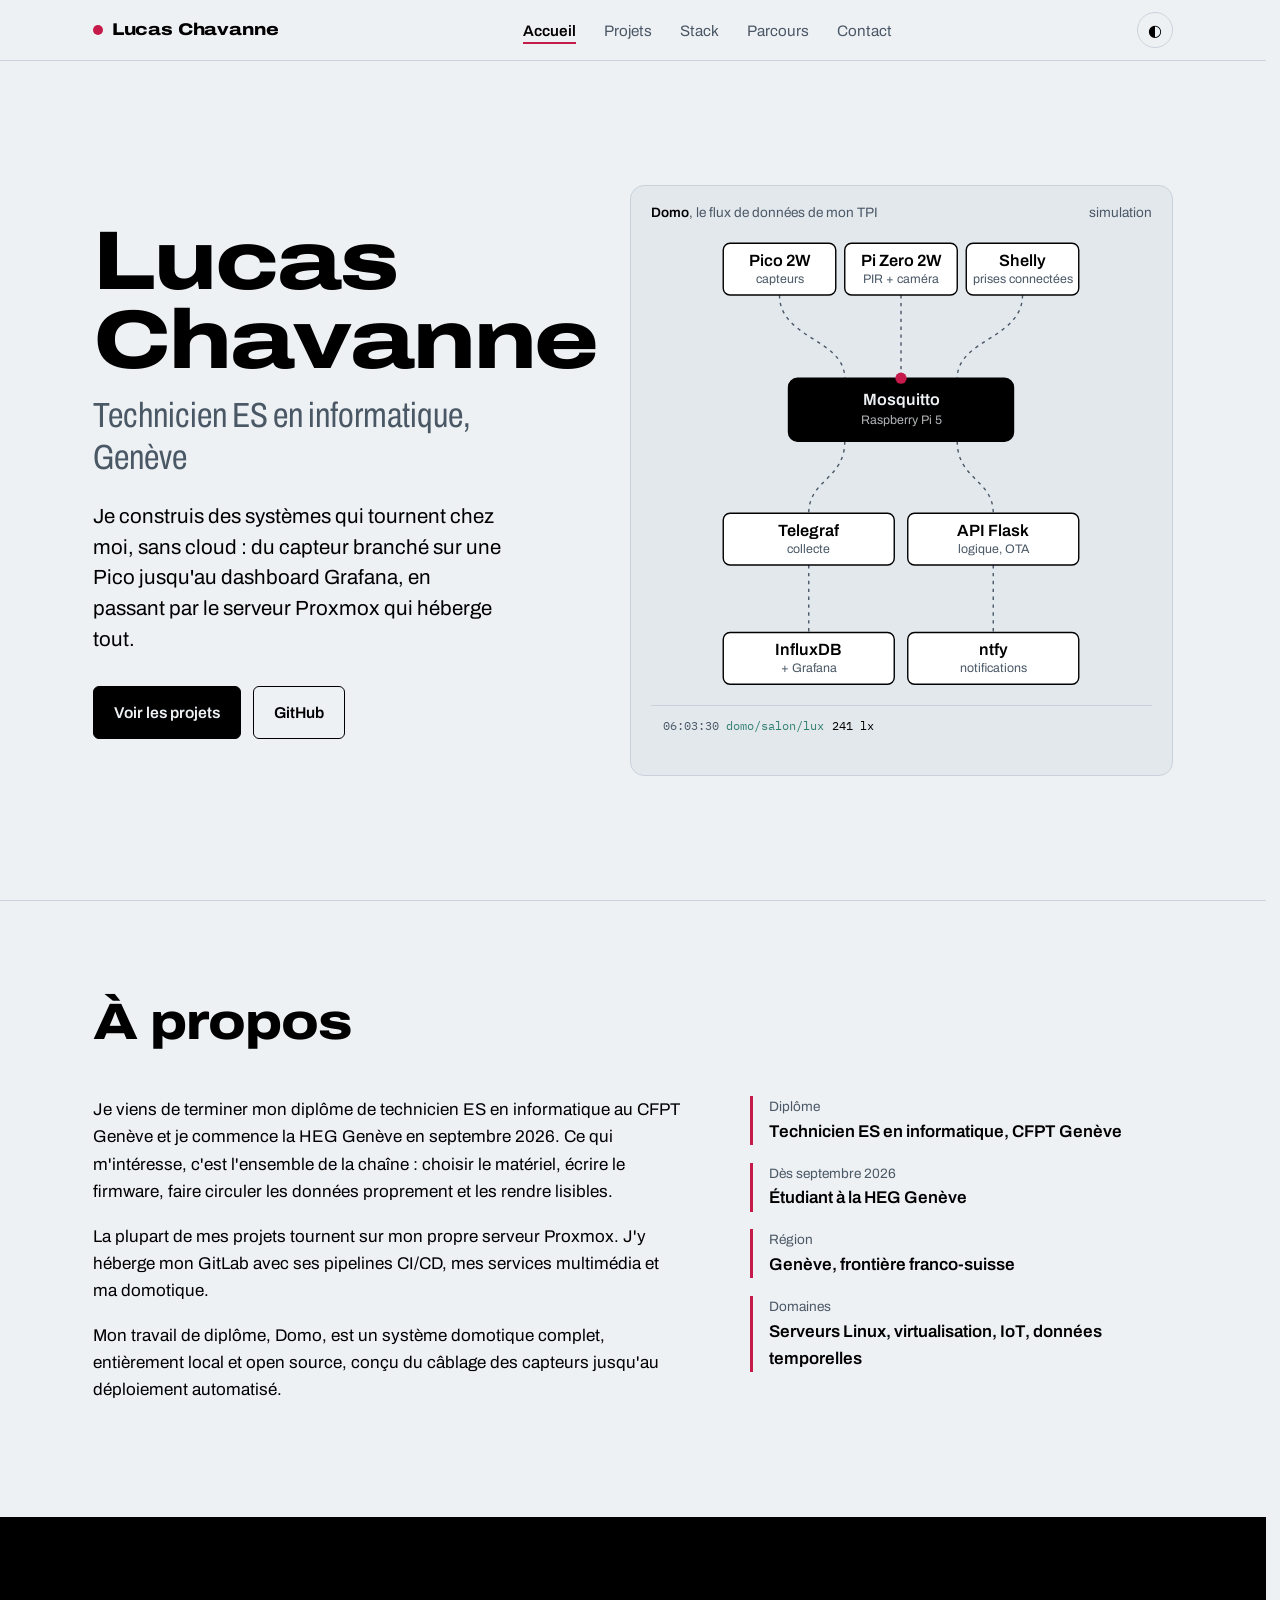
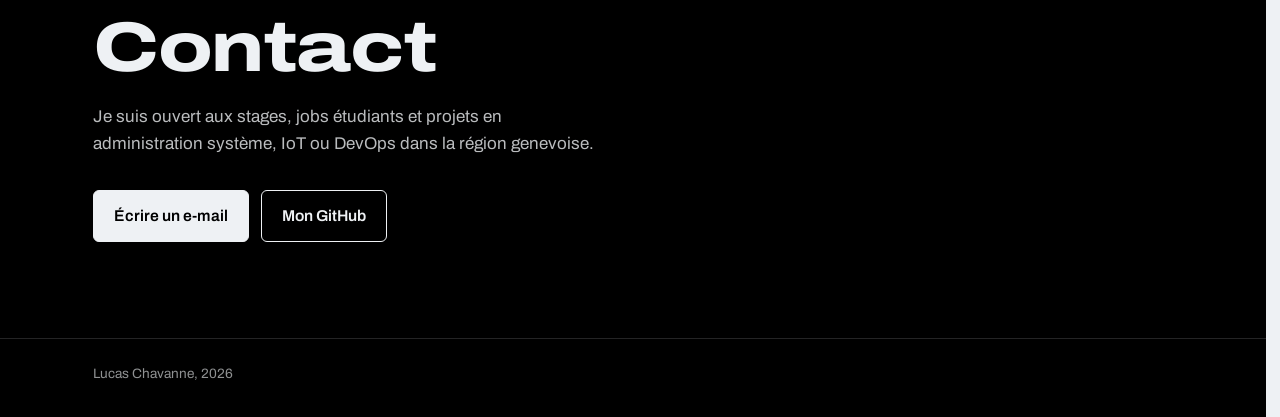
==== commit 42427641: "Révélation au défilement, comme sur apple.com Les blocs de contenu apparaissent en fondu avec un lég" ====
--- a/index.html
+++ b/index.html
@@ -330,6 +330,11 @@
 @keyframes sp-out{to{opacity:0;visibility:hidden}}
 @keyframes sp-skip{to{opacity:0;visibility:hidden}}
 footer .wrap{display:flex;justify-content:space-between;flex-wrap:wrap;gap:.5rem}
+
+/* Révélation au défilement : les blocs apparaissent en douceur, un peu à la fois */
+.reveal{opacity:0;transform:translateY(28px);transition:opacity .7s cubic-bezier(.16,.8,.3,1),transform .7s cubic-bezier(.16,.8,.3,1)}
+.reveal.in{opacity:1;transform:none}
+@media (prefers-reduced-motion: reduce){.reveal{opacity:1;transform:none;transition:none}}
 </style>
 </head>
 <body>
@@ -379,16 +384,16 @@
 
   <section id="apropos">
     <div class="wrap">
-      <div class="sec-head">
+      <div class="sec-head reveal">
         <h2>À propos</h2>
       </div>
       <div class="about-grid">
-        <div>
+        <div class="reveal">
           <p>Je viens de terminer mon diplôme de technicien ES en informatique au CFPT Genève et je commence la HEG Genève en septembre 2026. Ce qui m'intéresse, c'est l'ensemble de la chaîne : choisir le matériel, écrire le firmware, faire circuler les données proprement et les rendre lisibles.</p>
           <p>La plupart de mes projets tournent sur mon propre serveur Proxmox. J'y héberge mon GitLab avec ses pipelines CI/CD, mes services multimédia et ma domotique.</p>
           <p>Mon travail de diplôme, Domo, est un système domotique complet, entièrement local et open source, conçu du câblage des capteurs jusqu'au déploiement automatisé.</p>
         </div>
-        <dl class="facts">
+        <dl class="facts reveal" style="transition-delay:120ms">
           <div><dt>Diplôme</dt><dd>Technicien ES en informatique, CFPT Genève</dd></div>
           <div><dt>Dès septembre 2026</dt><dd>Étudiant à la HEG Genève</dd></div>
           <div><dt>Région</dt><dd>Genève, frontière franco-suisse</dd></div>
@@ -402,12 +407,12 @@
 <div class="page" data-page="projets" data-title="Projets · Lucas Chavanne" hidden>
   <section id="projets" class="page-title">
     <div class="wrap">
-      <div class="sec-head">
+      <div class="sec-head reveal">
         <h2>Projets</h2>
         <p>Mon travail de diplôme, celui dont je peux parler en détail.</p>
       </div>
 
-      <article class="feature" aria-labelledby="domoTitle">
+      <article class="feature reveal" aria-labelledby="domoTitle">
         <div class="feature-body">
           <span class="tag">Travail de diplôme (TPI)</span>
           <h3 id="domoTitle">Domo</h3>
@@ -451,7 +456,7 @@
 <div class="page" data-page="stack" data-title="Stack technique · Lucas Chavanne" hidden>
   <section id="stack" class="page-title">
     <div class="wrap">
-      <div class="sec-head">
+      <div class="sec-head reveal">
         <h2>Stack technique</h2>
         <p>Les outils que j'utilise, avec ce que j'en fais concrètement.</p>
       </div>
@@ -473,21 +478,21 @@
 <div class="page" data-page="parcours" data-title="Parcours · Lucas Chavanne" hidden>
   <section id="parcours" class="page-title">
     <div class="wrap">
-      <div class="sec-head">
+      <div class="sec-head reveal">
         <h2>Parcours</h2>
       </div>
       <ol class="timeline">
-        <li>
+        <li class="reveal">
           <span class="when">Apprentissage · 4 ans</span>
           <h3>CFC informaticien, développement d'applications</h3>
           <p>CFPT Genève. Bases de la programmation : algorithmique, bases de données, développement web et desktop.</p>
         </li>
-        <li>
+        <li class="reveal" style="transition-delay:120ms">
           <span class="when">Formation · 2 ans</span>
           <h3>CFPT Genève, technicien ES en informatique</h3>
           <p>Administration de serveurs Linux et Windows, virtualisation, réseaux, développement. Projets d'école dont le coffre connecté Portkey Coffer et un comparatif Proxmox et VMware ESXi. Stage chez Genève Roule, présenté ensuite en anglais lors de l'examen oral.</p>
         </li>
-        <li class="now">
+        <li class="now reveal" style="transition-delay:240ms">
           <span class="when">Dès septembre 2026 · 2 ans</span>
           <h3>HEG Genève, informatique de gestion</h3>
           <p>Entrée directe en 2<sup>e</sup> année grâce au diplôme ES, pour deux ans de formation. Actuellement en 2<sup>e</sup> année, en parallèle de mes projets d'infrastructure à la maison.</p>
@@ -500,9 +505,9 @@
 
   <section id="contact" class="contact">
     <div class="wrap">
-      <h2>Contact</h2>
-      <p>Je suis ouvert aux stages, jobs étudiants et projets en administration système, IoT ou DevOps dans la région genevoise.</p>
-      <div class="contact-links">
+      <h2 class="reveal">Contact</h2>
+      <p class="reveal" style="transition-delay:80ms">Je suis ouvert aux stages, jobs étudiants et projets en administration système, IoT ou DevOps dans la région genevoise.</p>
+      <div class="contact-links reveal" style="transition-delay:160ms">
         <a class="btn btn-primary" href="mailto:lucas.chavanne.info@gmail.com">Écrire un e-mail</a>
         <a class="btn btn-ghost" href="https://github.com/lucas-chvnn-info" target="_blank" rel="noopener">Mon GitHub</a>
       </div>
@@ -544,6 +549,8 @@
     navLinks.forEach(function(a){ if(a.dataset.nav===name) a.setAttribute('aria-current','page'); else a.removeAttribute('aria-current'); });
     if(name!==current) window.scrollTo(0,0);
     current=name;
+    /* La page qui vient de s'afficher peut avoir des blocs à révéler déjà dans le cadre */
+    if(window.__reveal) window.__reveal.kick();
   }
   window.addEventListener('hashchange',route); route();
 
@@ -601,9 +608,10 @@
   sg.insertAdjacentHTML('beforebegin','<p class="legend"><i aria-hidden="true"></i>Outil du quotidien</p>');
   groups.forEach(function(gr){
     var b=document.createElement('button');b.type='button';b.dataset.g=gr.id;b.setAttribute('aria-pressed','false');b.textContent=gr.t;sf.appendChild(b);
-    var html='<div class="sgroup" data-g="'+gr.id+'"><div class="sgroup-head"><h3>'+gr.t+'</h3></div><ul class="sgrid">';
-    gr.items.forEach(function(it){
-      html+='<li class="tcard'+(it[2]?' key':'')+'"><span class="logo"><img src="assets/logos/'+it[3]+'.svg" alt="" width="24" height="24" loading="lazy"></span><span><b>'+it[0]+'</b><small>'+it[1]+'</small></span></li>';
+    var html='<div class="sgroup" data-g="'+gr.id+'"><div class="sgroup-head reveal"><h3>'+gr.t+'</h3></div><ul class="sgrid">';
+    gr.items.forEach(function(it,idx){
+      var delay=60+Math.min(idx,6)*45;
+      html+='<li class="tcard reveal'+(it[2]?' key':'')+'" style="transition-delay:'+delay+'ms"><span class="logo"><img src="assets/logos/'+it[3]+'.svg" alt="" width="24" height="24" loading="lazy"></span><span><b>'+it[0]+'</b><small>'+it[1]+'</small></span></li>';
     });
     sg.insertAdjacentHTML('beforeend',html+'</ul></div>');
   });
@@ -618,6 +626,48 @@
       window.scrollTo({top:Math.max(0,window.scrollY+sg.getBoundingClientRect().top-navH-bar.offsetHeight-16)});
     }
   })});
+
+  /* Révélation au défilement : chaque bloc entre en douceur la première fois qu'il approche de l'écran */
+  (function(){
+    var pending=Array.prototype.slice.call(document.querySelectorAll('.reveal'));
+    if(!('IntersectionObserver' in window) || matchMedia('(prefers-reduced-motion: reduce)').matches){
+      pending.forEach(function(el){el.classList.add('in')}); return;
+    }
+    function reveal(el){
+      if(el.classList.contains('in')) return;
+      el.classList.add('in'); io.unobserve(el);
+      var i=pending.indexOf(el); if(i>-1) pending.splice(i,1);
+    }
+    var io=new IntersectionObserver(function(entries){
+      entries.forEach(function(e){ if(e.isIntersecting) reveal(e.target); });
+    },{rootMargin:'0px 0px -8% 0px',threshold:.12});
+    pending.forEach(function(el){io.observe(el)});
+    /* Filet de sécurité, indépendant de l'événement scroll (certains sauts programmatiques ou
+       anciens navigateurs ne le déclenchent pas) : un saut instantané (touche Fin, ancre,
+       restauration de scroll) peut passer sous le seuil de l'observateur sans jamais le franchir.
+       Cette boucle courte, qui s'arrête dès qu'il n'y a plus rien en attente, rattrape ces cas. */
+    var ticking=false, lastLen=-1, stableTicks=0;
+    function tick(){
+      ticking=false;
+      if(!pending.length) return;
+      for(var i=pending.length-1;i>=0;i--){
+        var el=pending[i];
+        /* offsetParent est nul pour un élément dans une page masquée (display:none) : sur cette page-là,
+           on laisse l'observateur/la boucle faire son travail normalement une fois qu'elle s'affiche. */
+        if(el.offsetParent!==null && el.getBoundingClientRect().top<innerHeight) reveal(el);
+      }
+      if(!pending.length) return;
+      stableTicks = pending.length===lastLen ? stableTicks+1 : 0;
+      lastLen=pending.length;
+      if(stableTicks>15) return; /* rien de nouveau depuis ~1,5s : on laisse le scroll/resize/la navigation relancer */
+      ticking=true; setTimeout(tick,100);
+    }
+    function kick(){ if(!ticking && pending.length){ ticking=true; stableTicks=0; setTimeout(tick,0); } }
+    kick();
+    window.addEventListener('scroll',kick,{passive:true});
+    window.addEventListener('resize',kick);
+    window.__reveal={kick:kick};
+  })();
 
   /* Topologie animée. Deux dispositions : large, et verticale quand la carte est étroite. */
   var NS='http://www.w3.org/2000/svg', svg=document.getElementById('topoSvg'), log=document.getElementById('log'), fig=svg.parentNode;
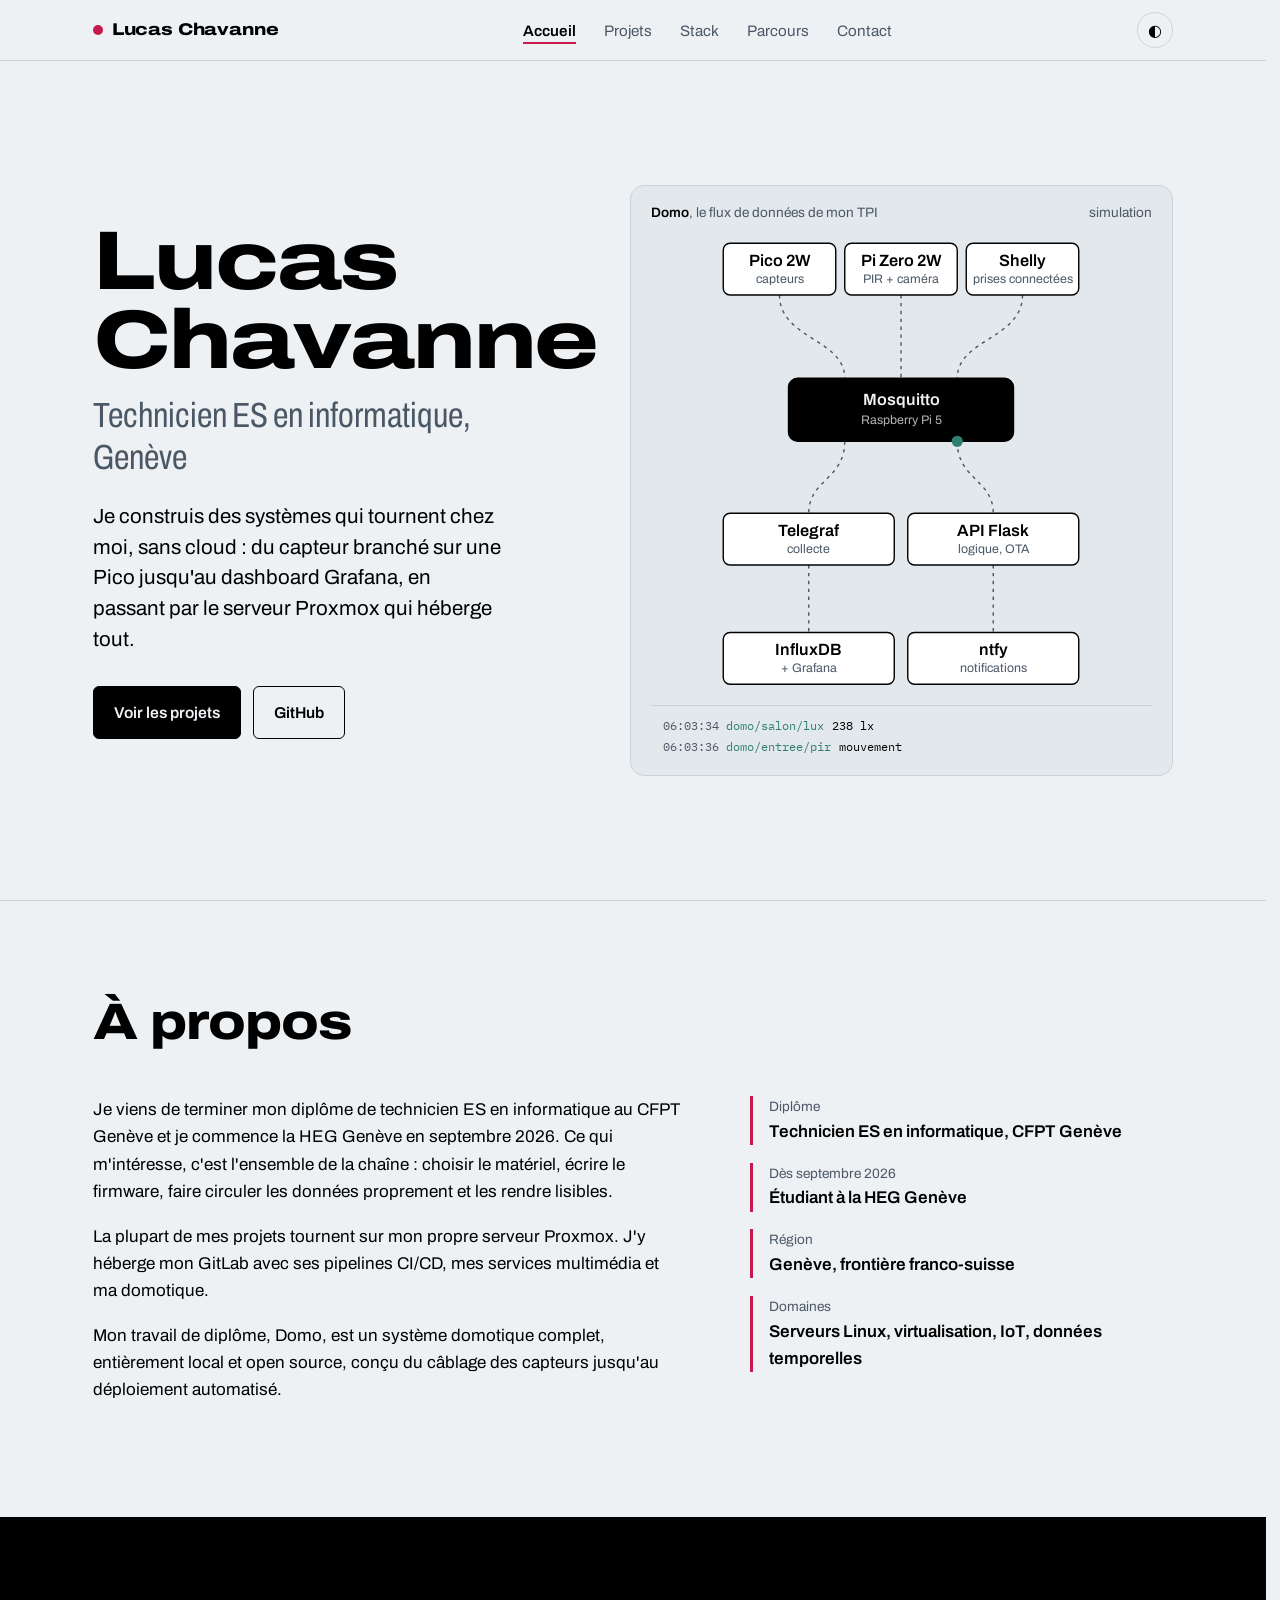
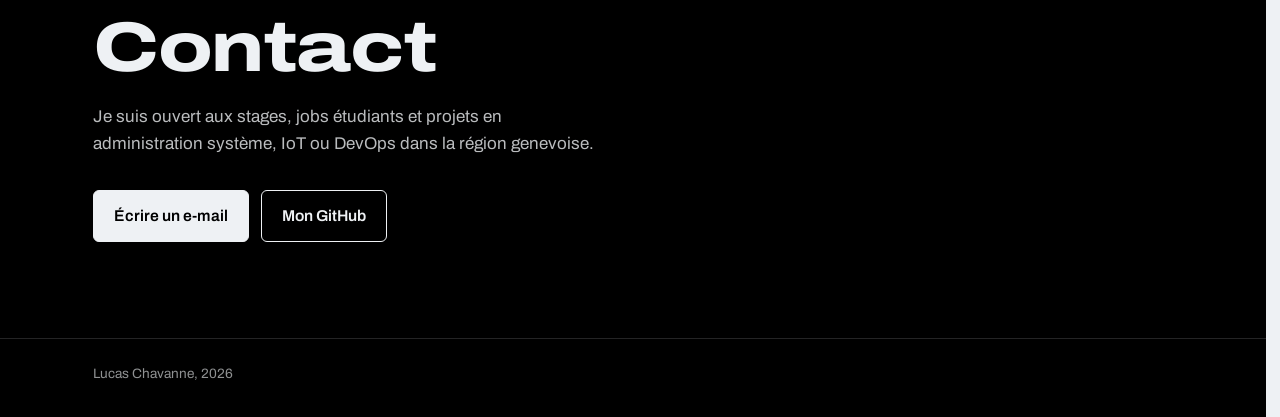
==== commit abd6fb7a: "Révélation au défilement : rejoue à chaque passage, dans les deux sens Les blocs redeviennent invisi" ====
--- a/index.html
+++ b/index.html
@@ -549,8 +549,6 @@
     navLinks.forEach(function(a){ if(a.dataset.nav===name) a.setAttribute('aria-current','page'); else a.removeAttribute('aria-current'); });
     if(name!==current) window.scrollTo(0,0);
     current=name;
-    /* La page qui vient de s'afficher peut avoir des blocs à révéler déjà dans le cadre */
-    if(window.__reveal) window.__reveal.kick();
   }
   window.addEventListener('hashchange',route); route();
 
@@ -627,46 +625,16 @@
     }
   })});
 
-  /* Révélation au défilement : chaque bloc entre en douceur la première fois qu'il approche de l'écran */
+  /* Révélation au défilement : chaque bloc s'anime à chaque passage à l'écran, dans les deux sens */
   (function(){
-    var pending=Array.prototype.slice.call(document.querySelectorAll('.reveal'));
+    var els=document.querySelectorAll('.reveal');
     if(!('IntersectionObserver' in window) || matchMedia('(prefers-reduced-motion: reduce)').matches){
-      pending.forEach(function(el){el.classList.add('in')}); return;
-    }
-    function reveal(el){
-      if(el.classList.contains('in')) return;
-      el.classList.add('in'); io.unobserve(el);
-      var i=pending.indexOf(el); if(i>-1) pending.splice(i,1);
+      els.forEach(function(el){el.classList.add('in')}); return;
     }
     var io=new IntersectionObserver(function(entries){
-      entries.forEach(function(e){ if(e.isIntersecting) reveal(e.target); });
+      entries.forEach(function(e){ e.target.classList.toggle('in',e.isIntersecting); });
     },{rootMargin:'0px 0px -8% 0px',threshold:.12});
-    pending.forEach(function(el){io.observe(el)});
-    /* Filet de sécurité, indépendant de l'événement scroll (certains sauts programmatiques ou
-       anciens navigateurs ne le déclenchent pas) : un saut instantané (touche Fin, ancre,
-       restauration de scroll) peut passer sous le seuil de l'observateur sans jamais le franchir.
-       Cette boucle courte, qui s'arrête dès qu'il n'y a plus rien en attente, rattrape ces cas. */
-    var ticking=false, lastLen=-1, stableTicks=0;
-    function tick(){
-      ticking=false;
-      if(!pending.length) return;
-      for(var i=pending.length-1;i>=0;i--){
-        var el=pending[i];
-        /* offsetParent est nul pour un élément dans une page masquée (display:none) : sur cette page-là,
-           on laisse l'observateur/la boucle faire son travail normalement une fois qu'elle s'affiche. */
-        if(el.offsetParent!==null && el.getBoundingClientRect().top<innerHeight) reveal(el);
-      }
-      if(!pending.length) return;
-      stableTicks = pending.length===lastLen ? stableTicks+1 : 0;
-      lastLen=pending.length;
-      if(stableTicks>15) return; /* rien de nouveau depuis ~1,5s : on laisse le scroll/resize/la navigation relancer */
-      ticking=true; setTimeout(tick,100);
-    }
-    function kick(){ if(!ticking && pending.length){ ticking=true; stableTicks=0; setTimeout(tick,0); } }
-    kick();
-    window.addEventListener('scroll',kick,{passive:true});
-    window.addEventListener('resize',kick);
-    window.__reveal={kick:kick};
+    els.forEach(function(el){io.observe(el)});
   })();
 
   /* Topologie animée. Deux dispositions : large, et verticale quand la carte est étroite. */
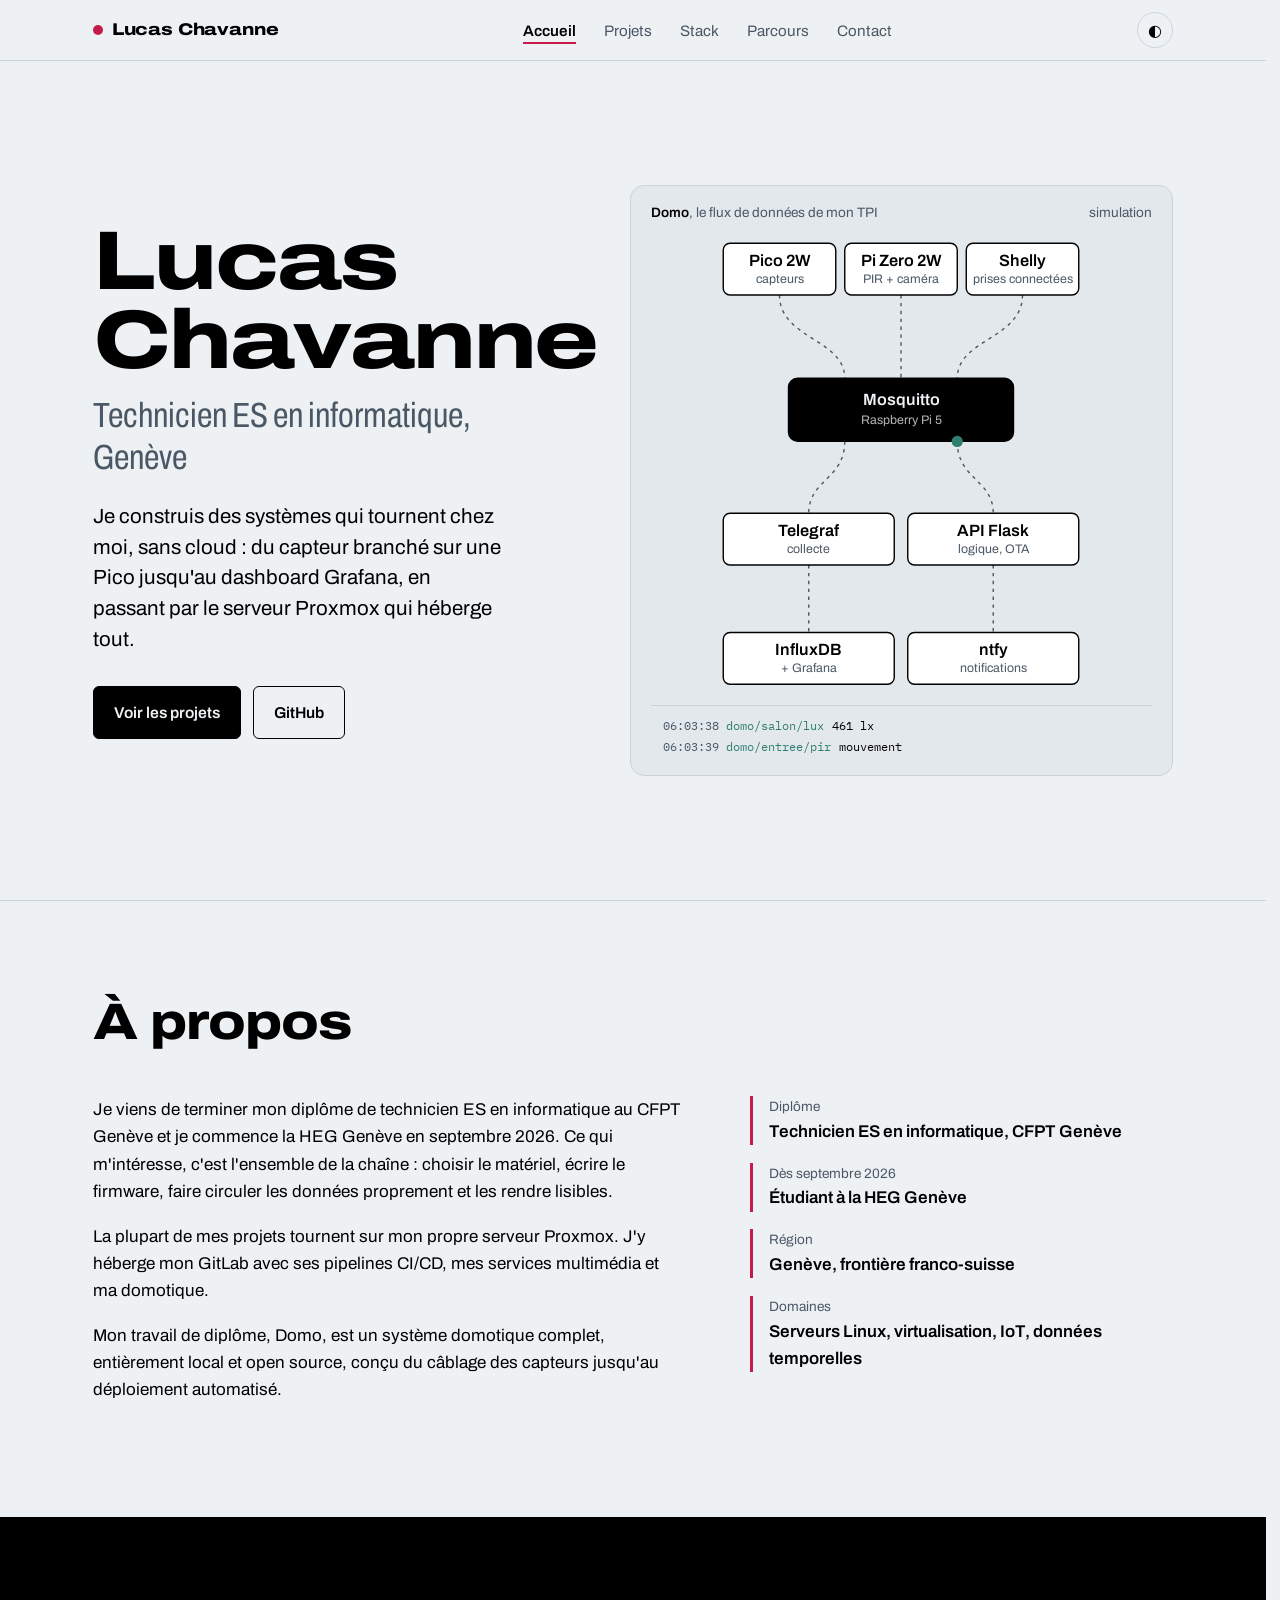
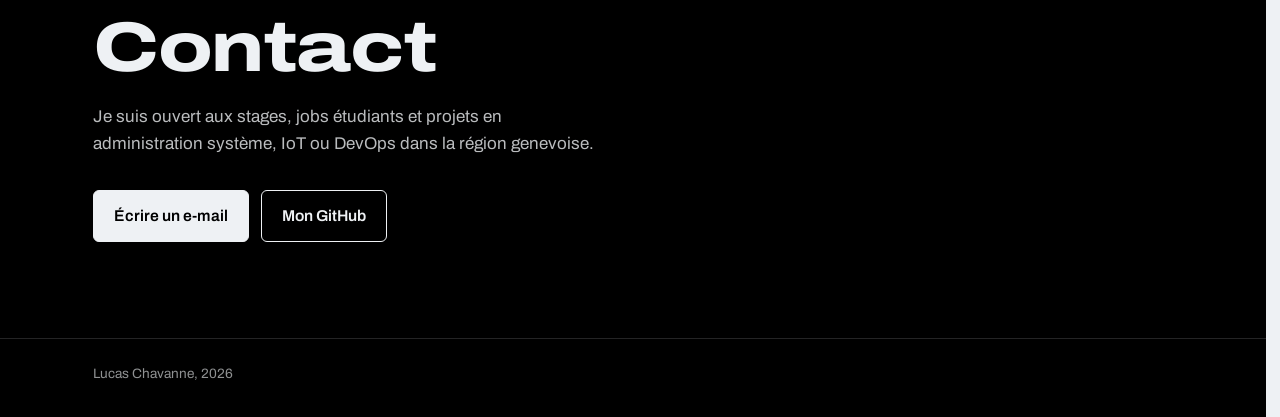
==== commit b96df1a3: "Page Projets : ajoute les projets perso Ajoute sous Domo une section « Projets perso » avec trois ca" ====
--- a/index.html
+++ b/index.html
@@ -247,6 +247,25 @@
 }
 .filters button[aria-pressed="true"]{background:var(--ink);color:var(--paper);border-color:var(--ink)}
 .chips{display:flex;flex-wrap:wrap;gap:.4rem;list-style:none;padding:0;margin:0}
+
+/* Projets perso : cartes plus légères que Domo, liens en bas de carte */
+.pgrid{display:grid;grid-template-columns:minmax(0,1fr);gap:1rem;list-style:none;margin:0;padding:0}
+@media (min-width:720px){.pgrid{grid-template-columns:repeat(2,minmax(0,1fr))}.pgrid > :last-child:nth-child(odd){grid-column:1/-1}}
+@media (min-width:1040px){.pgrid{grid-template-columns:repeat(3,minmax(0,1fr))}.pgrid > :last-child:nth-child(odd){grid-column:auto}}
+.pcard{
+  background:var(--node);border:1px solid var(--rule);border-radius:14px;
+  padding:clamp(1.25rem,2.5vw,1.6rem);display:flex;flex-direction:column;gap:.9rem;
+}
+.pcard-meta{display:flex;flex-wrap:wrap;align-items:center;justify-content:space-between;gap:.4rem .75rem}
+.pcard .tag{margin:0}
+.pcard-where{font-size:.78rem;color:var(--signal)}
+.pcard h3{font-size:1.6rem;font-weight:800;font-variation-settings:"wdth" 120}
+.pcard p{margin:0}
+.pcard ul.points{margin:0;padding-left:1.1rem;font-size:.95rem}
+.pcard ul.points li{margin-bottom:.35rem}
+.pcard-links{margin-top:auto;padding-top:.4rem;display:flex;flex-wrap:wrap;gap:.5rem;align-items:center}
+.pcard-links .btn{padding:.55rem 1rem;font-size:.92rem}
+.pcard-note{font-size:.87rem;color:var(--ink-soft)}
 .chips li{font-size:.82rem;padding:.2rem .6rem;border:1px solid var(--rule);border-radius:4px;background:var(--paper-2)}
 
 /* Stack */
@@ -409,7 +428,7 @@
     <div class="wrap">
       <div class="sec-head reveal">
         <h2>Projets</h2>
-        <p>Mon travail de diplôme, celui dont je peux parler en détail.</p>
+        <p>Mon travail de diplôme en détail, puis les outils que je construis pour mon propre usage.</p>
       </div>
 
       <article class="feature reveal" aria-labelledby="domoTitle">
@@ -448,6 +467,60 @@
           </details>
         </div>
       </article>
+
+      <div class="sgroup-head reveal"><h3>Projets perso</h3></div>
+      <ul class="pgrid">
+        <li class="pcard reveal">
+          <div class="pcard-meta"><span class="tag">App iOS</span><span class="pcard-where mono">iOS 17 · Bluetooth LE</span></div>
+          <h3>LED Car Control</h3>
+          <p>Une app iPhone pour piloter les LED de ma voiture en Bluetooth, à la place de l'app générique livrée avec le contrôleur.</p>
+          <ul class="points">
+            <li>Couleur, luminosité et allumage pour les deux protocoles les plus répandus (Triones, ELK-BLEDOM)</li>
+            <li>Commandes Siri et Raccourcis : «&nbsp;Allume les LED&nbsp;», «&nbsp;Mets les LED en bleu&nbsp;»</li>
+            <li>Plusieurs contrôleurs enregistrés sous un nom, avec bascule rapide</li>
+            <li>Écran de diagnostic et envoi de trames hex pour décoder un protocole inconnu</li>
+          </ul>
+          <ul class="chips" aria-label="Technologies">
+            <li>Swift</li><li>SwiftUI</li><li>Core Bluetooth</li><li>App Intents</li>
+          </ul>
+          <div class="pcard-links"><span class="pcard-note">Usage perso, pas publiée sur l'App Store.</span></div>
+        </li>
+        <li class="pcard reveal" style="transition-delay:100ms">
+          <div class="pcard-meta"><span class="tag">PWA</span><span class="pcard-where mono">recettes.lucas-chvnn.ch</span></div>
+          <h3>Mes recettes</h3>
+          <p>Mon carnet de recettes, installable sur le téléphone. J'ajoute une recette directement en cuisine, avec sa photo, sa note et ses étapes.</p>
+          <ul class="points">
+            <li>Installable sur iPhone et Android, avec service worker</li>
+            <li>Ingrédients choisis dans une liste déroulante, étapes numérotées</li>
+            <li>Fonctions serverless Vercel et stockage Vercel Blob privé</li>
+            <li>Lecture libre, écriture protégée par mot de passe et jeton HMAC</li>
+          </ul>
+          <ul class="chips" aria-label="Technologies">
+            <li>JavaScript</li><li>PWA</li><li>Node.js</li><li>Vercel Functions</li><li>Vercel Blob</li>
+          </ul>
+          <div class="pcard-links">
+            <a class="btn btn-primary" href="https://recettes.lucas-chvnn.ch" target="_blank" rel="noopener">Voir le site ↗</a>
+          </div>
+        </li>
+        <li class="pcard reveal" style="transition-delay:200ms">
+          <div class="pcard-meta"><span class="tag">Site web</span><span class="pcard-where mono">photo.lucas-chvnn.ch</span></div>
+          <h3>Galerie photos</h3>
+          <p>Ma galerie de photos, surtout des voitures et des lieux. Une IA qui tourne sur mon Mac analyse chaque photo : marque, modèle et génération pour une voiture, endroit pour un paysage.</p>
+          <ul class="points">
+            <li>IA de vision locale et gratuite (Ollama, Qwen3-VL), sans API payante</li>
+            <li>Photos classées par thème et placées sur une carte grâce au GPS</li>
+            <li>Admin locale : ajout, correction, puis «&nbsp;Publier&nbsp;» pousse sur GitHub et Vercel</li>
+            <li>Images redimensionnées et nettoyées de leurs métadonnées EXIF</li>
+          </ul>
+          <ul class="chips" aria-label="Technologies">
+            <li>Node.js</li><li>Express</li><li>Ollama</li><li>sharp</li><li>Leaflet</li><li>Vercel</li>
+          </ul>
+          <div class="pcard-links">
+            <a class="btn btn-primary" href="https://photo.lucas-chvnn.ch" target="_blank" rel="noopener">Voir le site ↗</a>
+            <a class="btn btn-ghost" href="https://github.com/lucas-chvnn-info/photos-lucas-chavanne" target="_blank" rel="noopener">Code source</a>
+          </div>
+        </li>
+      </ul>
     </div>
   </section>
 
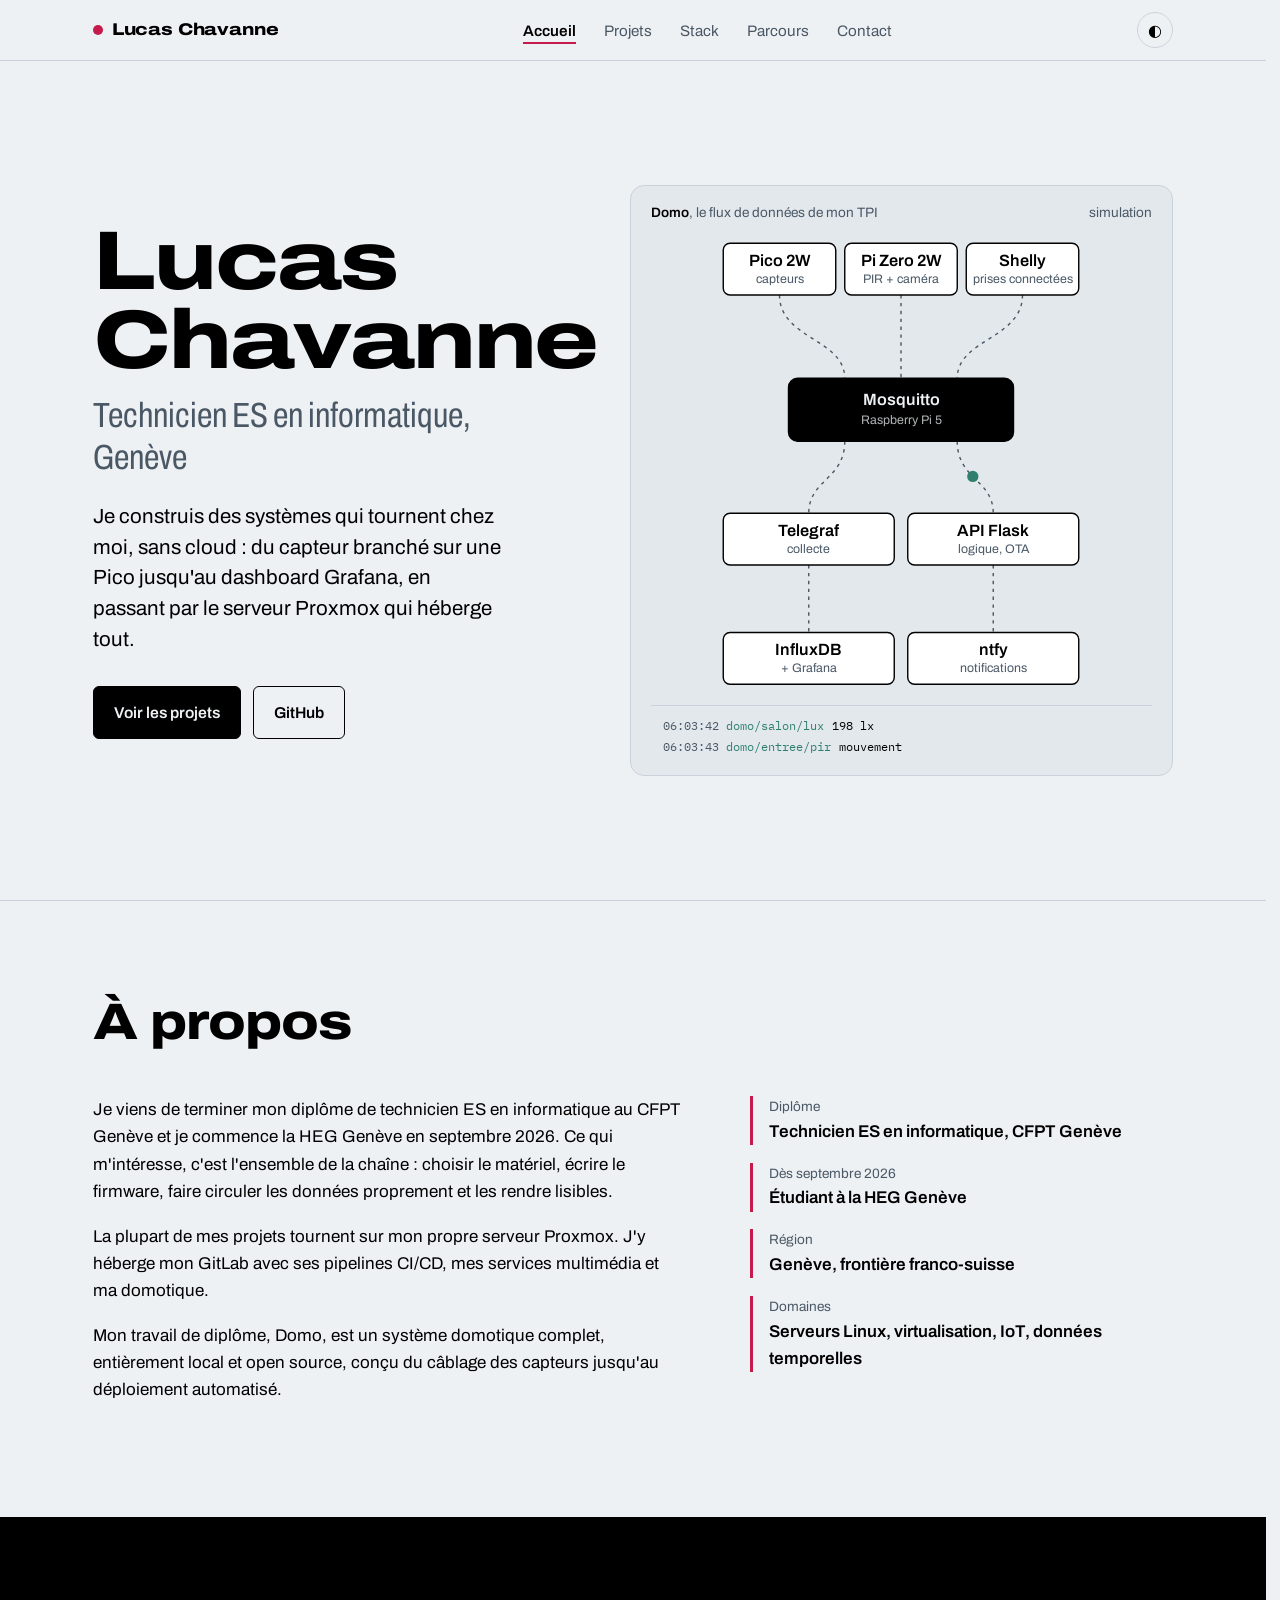
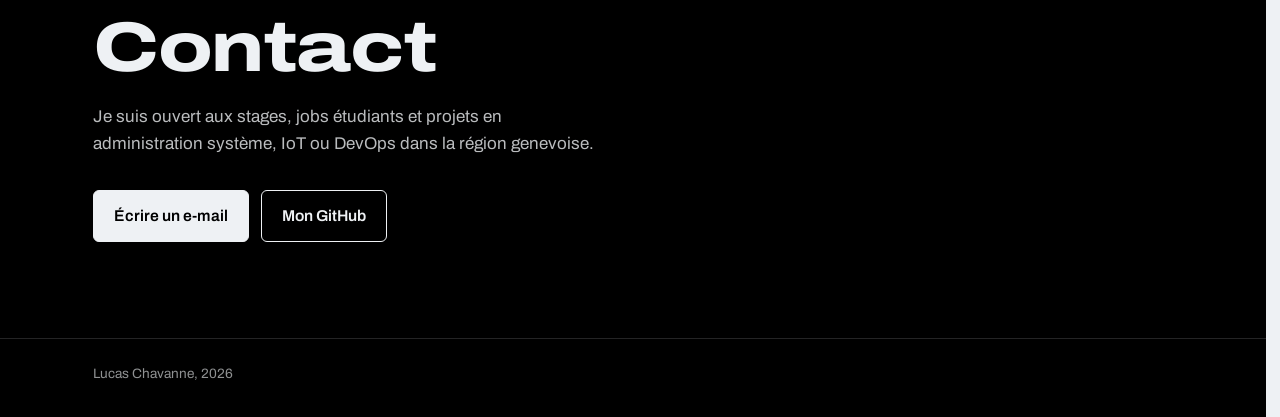
==== commit 79f7c207: "Galerie photos : nouveau domaine photos.lucas-chvnn.ch Co-Authored-By: Claude Opus 5.5 <noreply@anth" ====
--- a/index.html
+++ b/index.html
@@ -503,7 +503,7 @@
           </div>
         </li>
         <li class="pcard reveal" style="transition-delay:200ms">
-          <div class="pcard-meta"><span class="tag">Site web</span><span class="pcard-where mono">photo.lucas-chvnn.ch</span></div>
+          <div class="pcard-meta"><span class="tag">Site web</span><span class="pcard-where mono">photos.lucas-chvnn.ch</span></div>
           <h3>Galerie photos</h3>
           <p>Ma galerie de photos, surtout des voitures et des lieux. Une IA qui tourne sur mon Mac analyse chaque photo : marque, modèle et génération pour une voiture, endroit pour un paysage.</p>
           <ul class="points">
@@ -516,7 +516,7 @@
             <li>Node.js</li><li>Express</li><li>Ollama</li><li>sharp</li><li>Leaflet</li><li>Vercel</li>
           </ul>
           <div class="pcard-links">
-            <a class="btn btn-primary" href="https://photo.lucas-chvnn.ch" target="_blank" rel="noopener">Voir le site ↗</a>
+            <a class="btn btn-primary" href="https://photos.lucas-chvnn.ch" target="_blank" rel="noopener">Voir le site ↗</a>
             <a class="btn btn-ghost" href="https://github.com/lucas-chvnn-info/photos-lucas-chavanne" target="_blank" rel="noopener">Code source</a>
           </div>
         </li>
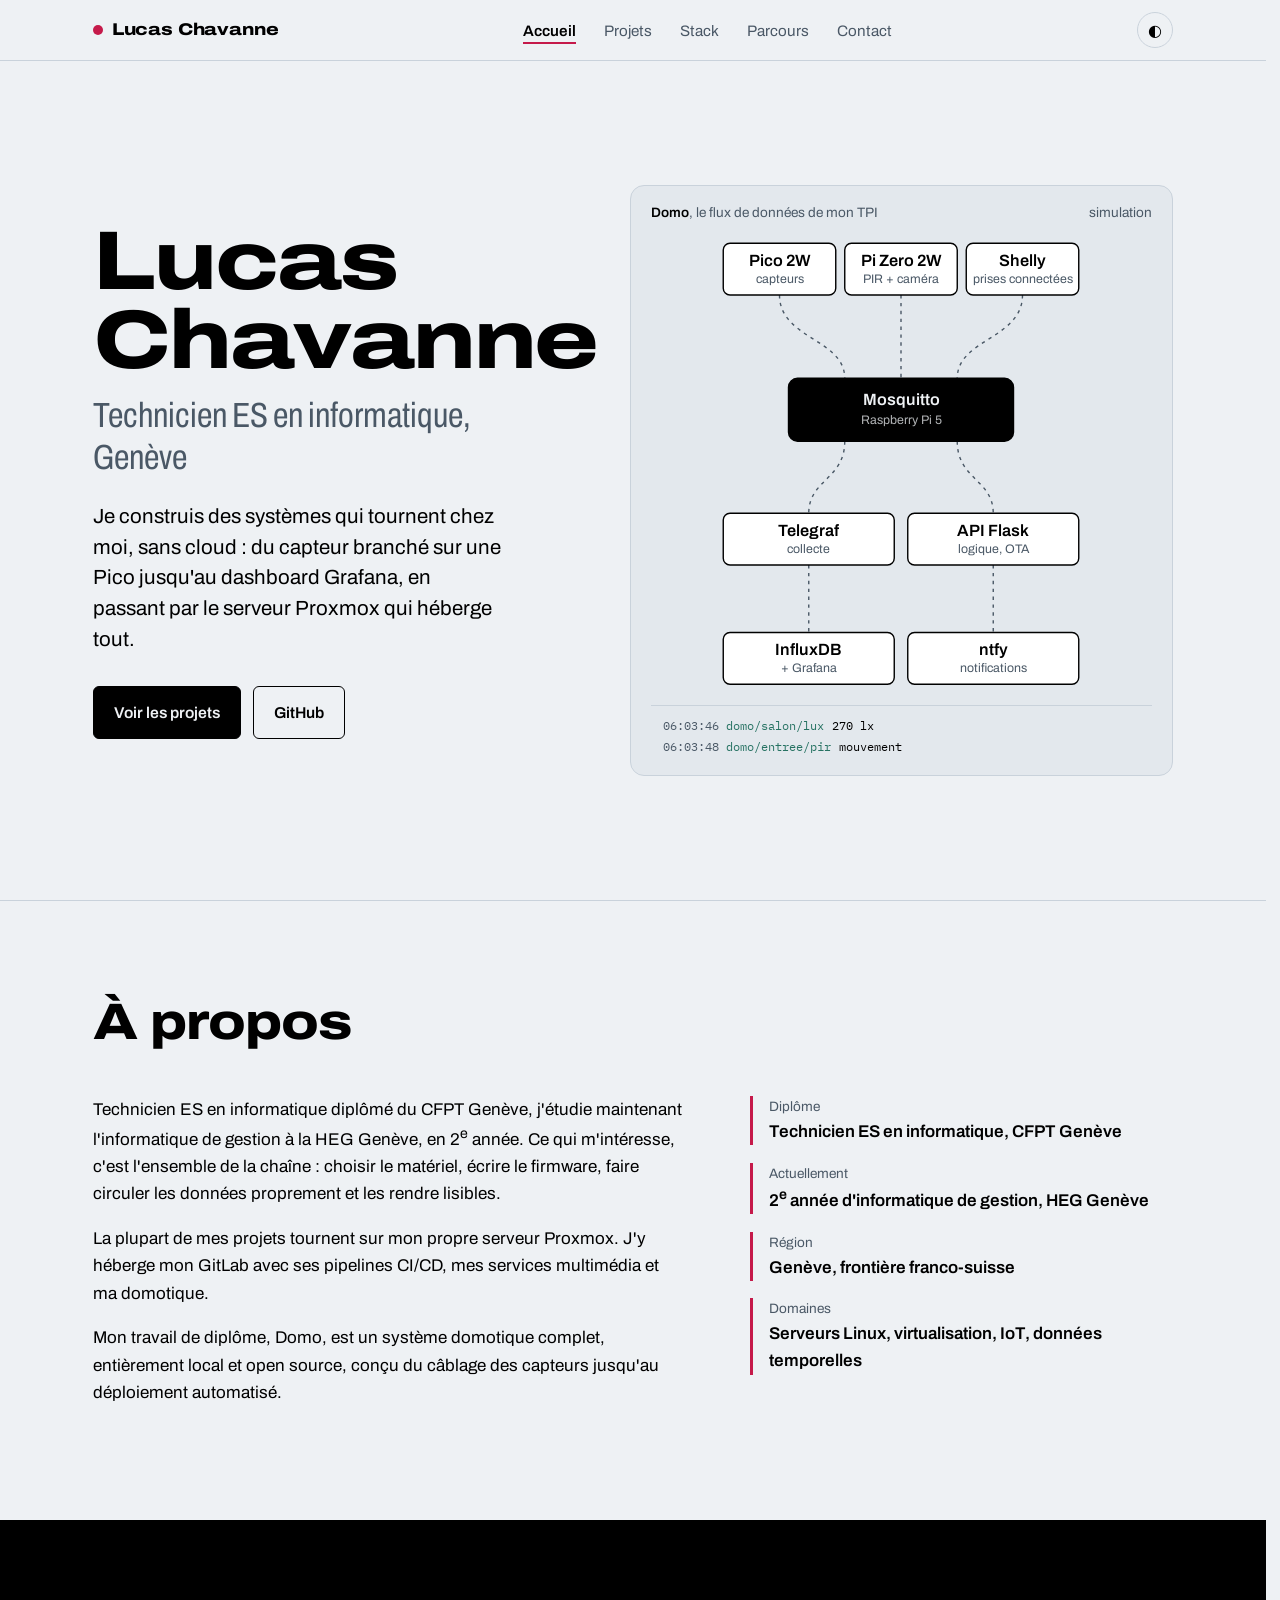
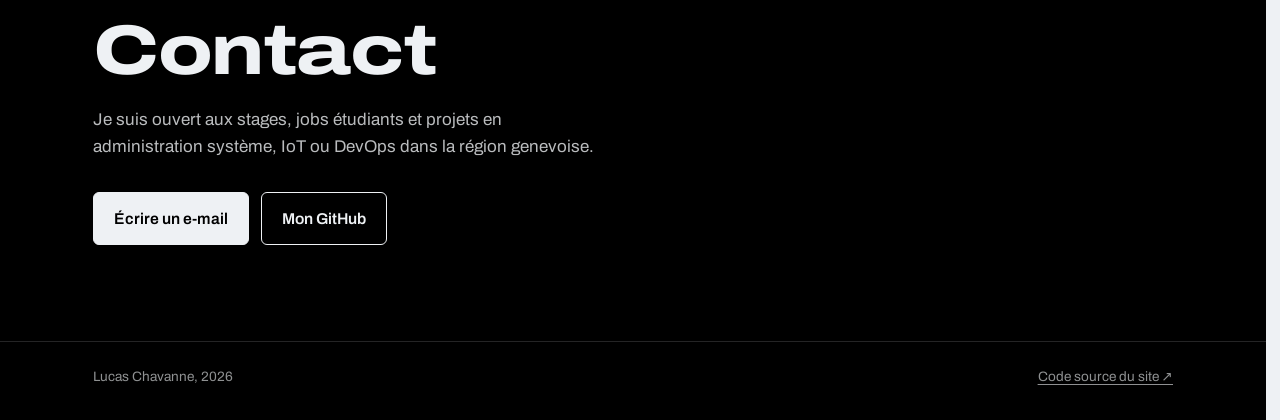
==== commit 9ffb3a9d: "Accessibilité, contrastes, SEO et polices auto-hébergées Accessibilité - Lien d'évitement « Aller au" ====
--- a/index.html
+++ b/index.html
@@ -4,7 +4,22 @@
 <meta charset="utf-8">
 <meta name="viewport" content="width=device-width, initial-scale=1, viewport-fit=cover">
 <title>Lucas Chavanne · Systèmes, IoT et self-hosting</title>
-<meta name="description" content="Portfolio de Lucas Chavanne, technicien ES en informatique : administration système, Proxmox, IoT sur Raspberry Pi et Pico 2W, pipelines de données InfluxDB et Grafana.">
+<meta name="description" content="Portfolio de Lucas Chavanne, technicien ES en informatique, étudiant à la HEG Genève : administration système, Proxmox, IoT sur Raspberry Pi et Pico 2W, InfluxDB et Grafana.">
+<link rel="canonical" href="https://lucas-chvnn.ch/">
+<meta property="og:type" content="website">
+<meta property="og:locale" content="fr_CH">
+<meta property="og:site_name" content="Lucas Chavanne">
+<meta property="og:title" content="Lucas Chavanne · Systèmes, IoT et self-hosting">
+<meta property="og:description" content="Technicien ES en informatique, étudiant à la HEG Genève. Administration système, IoT et données : de la Pico au dashboard Grafana.">
+<meta property="og:url" content="https://lucas-chvnn.ch/">
+<meta property="og:image" content="https://lucas-chvnn.ch/assets/og.png">
+<meta property="og:image:width" content="1200">
+<meta property="og:image:height" content="630">
+<meta property="og:image:alt" content="Lucas Chavanne, technicien ES en informatique. Systèmes, IoT et self-hosting.">
+<meta name="twitter:card" content="summary_large_image">
+<script type="application/ld+json">
+{"@context":"https://schema.org","@type":"Person","name":"Lucas Chavanne","url":"https://lucas-chvnn.ch/","jobTitle":"Technicien ES en informatique","address":{"@type":"PostalAddress","addressLocality":"Genève","addressCountry":"CH"},"alumniOf":{"@type":"EducationalOrganization","name":"CFPT Genève"},"sameAs":["https://github.com/lucas-chvnn-info"],"knowsAbout":["Administration système","Virtualisation Proxmox","IoT","MQTT","InfluxDB","Grafana"]}
+</script>
 <meta name="theme-color" content="#EEF1F4" media="(prefers-color-scheme: light)">
 <meta name="theme-color" content="#111112" media="(prefers-color-scheme: dark)">
 <link rel="icon" href="data:image/svg+xml,%3Csvg xmlns='http://www.w3.org/2000/svg' viewBox='0 0 32 32'%3E%3Ccircle cx='16' cy='16' r='9' fill='%23C51A4A'/%3E%3C/svg%3E">
@@ -12,6 +27,7 @@
 /* Avant le premier rendu : thème enregistré, et splash une seule fois par session */
 (function(){
   var d=document.documentElement;
+  d.classList.add('js'); /* sans JavaScript, tout le contenu reste visible : voir les règles html:not(.js) */
   try{var t=localStorage.getItem('theme'); if(t) d.setAttribute('data-theme',t);}catch(e){}
   try{
     if(!sessionStorage.getItem('splash') && !matchMedia('(prefers-reduced-motion: reduce)').matches){
@@ -20,10 +36,11 @@
   }catch(e){}
 })();
 </script>
-<link rel="preconnect" href="https://fonts.googleapis.com">
-<link rel="preconnect" href="https://fonts.gstatic.com" crossorigin>
-<link href="https://fonts.googleapis.com/css2?family=Archivo:wdth,wght@62..125,400..800&family=IBM+Plex+Mono:wght@400;500&display=swap" rel="stylesheet">
+<link rel="preload" href="assets/fonts/archivo-latin-wdth-normal.woff2" as="font" type="font/woff2" crossorigin>
 <style>
+/* Polices auto-hébergées (licence OFL, voir assets/fonts) : pas de requête vers un tiers */
+@font-face{font-family:"Archivo";font-style:normal;font-weight:100 900;font-stretch:62% 125%;font-display:swap;src:url(assets/fonts/archivo-latin-wdth-normal.woff2) format("woff2")}
+@font-face{font-family:"IBM Plex Mono";font-style:normal;font-weight:400;font-display:swap;src:url(assets/fonts/ibm-plex-mono-latin-400-normal.woff2) format("woff2")}
 :root{
   --paper:#EEF1F4;
   --paper-2:#E3E8ED;
@@ -31,7 +48,7 @@
   --ink-soft:#4A5866;
   --rule:#C9D2DB;
   --raspberry:#C51A4A;
-  --signal:#2F7F6F;
+  --signal:#267262; /* assez sombre pour rester lisible (AA) sur toutes les surfaces claires */
   --node:#FFFFFF;
   --focus:#1D5FD1;
   --nav-h:61px;
@@ -112,7 +129,7 @@
 .brand{font-weight:800;font-variation-settings:"wdth" 120;text-decoration:none;letter-spacing:-.01em;display:flex;align-items:center;gap:.55rem}
 .brand-dot{width:10px;height:10px;border-radius:50%;background:var(--raspberry)}
 .nav ul{display:flex;gap:clamp(.75rem,2.5vw,1.75rem);list-style:none;margin:0;padding:0}
-.nav ul a{text-decoration:none;color:var(--ink-soft);font-size:.95rem}
+.nav ul a{text-decoration:none;color:var(--ink-soft);font-size:.95rem;transition:color .15s ease}
 .nav ul a:hover{color:var(--ink)}
 .theme-btn{
   background:none;border:1px solid var(--rule);color:var(--ink);border-radius:999px;
@@ -133,9 +150,18 @@
   .filters button{min-height:44px}
 }
 .page[hidden]{display:none}
+/* Sans JavaScript : toutes les pages s'empilent, rien n'est masqué ni vide */
+html:not(.js) .page[hidden]{display:block}
+html:not(.js) .topo,html:not(.js) .sbar{display:none}
+.noscript{margin:1.5rem 0;padding:1rem 1.25rem;border:1px solid var(--rule);border-radius:10px;background:var(--paper-2);color:var(--ink-soft)}
+/* Lien d'évitement : visible uniquement au clavier */
+.skip{position:fixed;left:1rem;top:-4rem;z-index:200;padding:.6rem 1rem;border-radius:6px;background:var(--ink);color:var(--paper);font-weight:600;text-decoration:none}
+.skip:focus{top:calc(.75rem + env(safe-area-inset-top,0px))}
+/* Cibles de focus programmatique (titre de page, contenu) : pas d'anneau, ce ne sont pas des contrôles */
+[tabindex="-1"]:focus{outline:none}
 .page > section:first-child{border-top:none}
 .page-title{padding-top:clamp(2.5rem,6vw,4.5rem)}
-.page-title h2{font-size:clamp(2.6rem,6.5vw,4.6rem);font-variation-settings:"wdth" 125}
+.page-title h1{font-size:clamp(2.6rem,6.5vw,4.6rem);line-height:1;margin:0;font-weight:800;font-variation-settings:"wdth" 125;letter-spacing:-.02em}
 .page-title .sec-head{grid-template-columns:minmax(0,1fr);align-items:start;row-gap:1rem}
 /* Hero */
 .hero{
@@ -165,9 +191,11 @@
 .btn{
   display:inline-flex;align-items:center;gap:.5rem;padding:.8rem 1.25rem;border-radius:6px;
   font-weight:600;text-decoration:none;border:1.5px solid var(--ink);font-size:.98rem;
-}
+  transition:background-color .15s ease,border-color .15s ease,color .15s ease;
+}
+.btn:active{transform:translateY(1px)}
 .btn-primary{background:var(--ink);color:var(--paper)}
-.btn-primary:hover{background:var(--raspberry);border-color:var(--raspberry);color:#fff}
+.btn-primary:hover{background:var(--raspberry);border-color:var(--raspberry);color:var(--paper)}
 .btn-ghost:hover{background:var(--paper-2)}
 
 /* Topology */
@@ -223,8 +251,9 @@
 @media (max-width:900px){.feature{grid-template-columns:1fr}}
 .feature-body{padding:clamp(1.5rem,3.5vw,2.75rem)}
 .feature-body h3{font-size:clamp(2rem,4vw,2.8rem);font-weight:800;font-variation-settings:"wdth" 125;margin-bottom:.35rem}
-.tag{display:inline-block;font-size:.8rem;padding:.2rem .6rem;border-radius:999px;background:var(--raspberry);color:#fff;font-weight:600;margin-bottom:1rem}
+.tag{display:inline-block;font-size:.8rem;padding:.2rem .6rem;border-radius:999px;background:var(--raspberry);color:var(--paper);font-weight:600;margin-bottom:1rem}
 .feature-body p{margin:0 0 1.25rem;max-width:52ch}
+.feature-body .pcard-links{margin-top:1.5rem;padding-top:0}
 .feature ul.points{margin:0 0 1.5rem;padding-left:1.1rem}
 .feature ul.points li{margin-bottom:.4rem}
 .feature-side{background:var(--ink);color:var(--paper);padding:clamp(1.5rem,3.5vw,2.75rem);display:flex;flex-direction:column;gap:1.25rem}
@@ -317,7 +346,7 @@
 .contact-links{display:flex;flex-wrap:wrap;gap:.75rem}
 .contact .btn{border-color:var(--paper);color:var(--paper)}
 .contact .btn-primary{background:var(--paper);color:var(--ink)}
-.contact .btn-primary:hover{background:var(--raspberry);border-color:var(--raspberry);color:#fff}
+.contact .btn-primary:hover{background:var(--raspberry);border-color:var(--raspberry);color:var(--paper)}
 .contact .btn-ghost:hover{background:color-mix(in srgb,var(--paper) 12%,transparent)}
 footer{background:var(--ink);color:color-mix(in srgb,var(--paper) 60%,transparent);font-size:.85rem;padding:1.5rem 0 calc(2rem + env(safe-area-inset-bottom,0px));border-top:1px solid color-mix(in srgb,var(--paper) 15%,transparent)}
 
@@ -349,11 +378,13 @@
 @keyframes sp-out{to{opacity:0;visibility:hidden}}
 @keyframes sp-skip{to{opacity:0;visibility:hidden}}
 footer .wrap{display:flex;justify-content:space-between;flex-wrap:wrap;gap:.5rem}
+footer a{color:inherit;text-underline-offset:3px;transition:color .15s ease}
+footer a:hover{color:var(--paper)}
 
 /* Révélation au défilement : les blocs apparaissent en douceur, un peu à la fois */
-.reveal{opacity:0;transform:translateY(28px);transition:opacity .7s cubic-bezier(.16,.8,.3,1),transform .7s cubic-bezier(.16,.8,.3,1)}
-.reveal.in{opacity:1;transform:none}
-@media (prefers-reduced-motion: reduce){.reveal{opacity:1;transform:none;transition:none}}
+.js .reveal{opacity:0;transform:translateY(28px);transition:opacity .7s cubic-bezier(.16,.8,.3,1),transform .7s cubic-bezier(.16,.8,.3,1)}
+.js .reveal.in{opacity:1;transform:none}
+@media (prefers-reduced-motion: reduce){.js .reveal{opacity:1;transform:none;transition:none}}
 </style>
 </head>
 <body>
@@ -365,6 +396,8 @@
     <div class="sp-log mono"><span class="t">portfolio/accueil</span><span>connecté</span></div>
   </div>
 </div>
+
+<a class="skip" href="#top" id="skip">Aller au contenu</a>
 
 <nav class="nav" aria-label="Navigation principale">
   <div class="wrap">
@@ -380,7 +413,7 @@
   </div>
 </nav>
 
-<main id="top">
+<main id="top" tabindex="-1">
 <div class="page" data-page="accueil" data-title="Lucas Chavanne · Systèmes, IoT et self-hosting">
   <header class="hero">
     <div class="wrap hero-grid">
@@ -408,13 +441,13 @@
       </div>
       <div class="about-grid">
         <div class="reveal">
-          <p>Je viens de terminer mon diplôme de technicien ES en informatique au CFPT Genève et je commence la HEG Genève en septembre 2026. Ce qui m'intéresse, c'est l'ensemble de la chaîne : choisir le matériel, écrire le firmware, faire circuler les données proprement et les rendre lisibles.</p>
+          <p>Technicien ES en informatique diplômé du CFPT Genève, j'étudie maintenant l'informatique de gestion à la HEG Genève, en 2<sup>e</sup> année. Ce qui m'intéresse, c'est l'ensemble de la chaîne : choisir le matériel, écrire le firmware, faire circuler les données proprement et les rendre lisibles.</p>
           <p>La plupart de mes projets tournent sur mon propre serveur Proxmox. J'y héberge mon GitLab avec ses pipelines CI/CD, mes services multimédia et ma domotique.</p>
           <p>Mon travail de diplôme, Domo, est un système domotique complet, entièrement local et open source, conçu du câblage des capteurs jusqu'au déploiement automatisé.</p>
         </div>
         <dl class="facts reveal" style="transition-delay:120ms">
           <div><dt>Diplôme</dt><dd>Technicien ES en informatique, CFPT Genève</dd></div>
-          <div><dt>Dès septembre 2026</dt><dd>Étudiant à la HEG Genève</dd></div>
+          <div><dt>Actuellement</dt><dd>2<sup>e</sup> année d'informatique de gestion, HEG Genève</dd></div>
           <div><dt>Région</dt><dd>Genève, frontière franco-suisse</dd></div>
           <div><dt>Domaines</dt><dd>Serveurs Linux, virtualisation, IoT, données temporelles</dd></div>
         </dl>
@@ -427,14 +460,14 @@
   <section id="projets" class="page-title">
     <div class="wrap">
       <div class="sec-head reveal">
-        <h2>Projets</h2>
+        <h1>Projets</h1>
         <p>Mon travail de diplôme en détail, puis les outils que je construis pour mon propre usage.</p>
       </div>
 
       <article class="feature reveal" aria-labelledby="domoTitle">
         <div class="feature-body">
           <span class="tag">Travail de diplôme (TPI)</span>
-          <h3 id="domoTitle">Domo</h3>
+          <h3 id="domoTitle" aria-level="2">Domo</h3>
           <p>Un système domotique entièrement local et open source. Des capteurs sur Pico 2W et Pi Zero 2W publient leurs mesures en MQTT vers un Raspberry Pi 5 qui stocke, affiche et réagit, sans aucun service cloud.</p>
           <ul class="points">
             <li>Capteurs de lumière, son, fuite d'eau et mouvement, avec capture caméra à la détection</li>
@@ -446,9 +479,12 @@
           <ul class="chips" aria-label="Technologies">
             <li>Raspberry Pi 5</li><li>Pico 2W</li><li>MicroPython</li><li>Mosquitto</li><li>Telegraf</li><li>InfluxDB</li><li>Grafana</li><li>Flask</li><li>GitLab CI</li>
           </ul>
+          <div class="pcard-links">
+            <a class="btn btn-primary" href="https://github.com/lucas-chvnn-info/domo" target="_blank" rel="noopener">Code source sur GitHub ↗</a>
+          </div>
         </div>
         <div class="feature-side">
-          <h4>Le trajet d'une mesure</h4>
+          <h4 aria-level="3">Le trajet d'une mesure</h4>
           <ol class="flow">
             <li><b>Capteur</b><span>La Pico 2W lit le capteur et publie sur un topic MQTT.</span></li>
             <li><b>Broker</b><span>Mosquitto sur le Pi 5 reçoit et redistribue.</span></li>
@@ -468,7 +504,7 @@
         </div>
       </article>
 
-      <div class="sgroup-head reveal"><h3>Projets perso</h3></div>
+      <div class="sgroup-head reveal"><h3 aria-level="2">Projets perso</h3></div>
       <ul class="pgrid">
         <li class="pcard reveal">
           <div class="pcard-meta"><span class="tag">App iOS</span><span class="pcard-where mono">iOS 17 · Bluetooth LE</span></div>
@@ -530,7 +566,7 @@
   <section id="stack" class="page-title">
     <div class="wrap">
       <div class="sec-head reveal">
-        <h2>Stack technique</h2>
+        <h1>Stack technique</h1>
         <p>Les outils que j'utilise, avec ce que j'en fais concrètement.</p>
       </div>
     </div>
@@ -542,6 +578,7 @@
       </div>
     </div>
     <div class="wrap">
+      <noscript><p class="noscript">La liste des outils est générée par JavaScript. Elle est vide tant qu'il est désactivé.</p></noscript>
       <div id="stackGrid"></div>
     </div>
   </section>
@@ -552,22 +589,22 @@
   <section id="parcours" class="page-title">
     <div class="wrap">
       <div class="sec-head reveal">
-        <h2>Parcours</h2>
+        <h1>Parcours</h1>
       </div>
       <ol class="timeline">
         <li class="reveal">
           <span class="when">Apprentissage · 4 ans</span>
-          <h3>CFC informaticien, développement d'applications</h3>
+          <h3 aria-level="2">CFC informaticien, développement d'applications</h3>
           <p>CFPT Genève. Bases de la programmation : algorithmique, bases de données, développement web et desktop.</p>
         </li>
         <li class="reveal" style="transition-delay:120ms">
           <span class="when">Formation · 2 ans</span>
-          <h3>CFPT Genève, technicien ES en informatique</h3>
+          <h3 aria-level="2">CFPT Genève, technicien ES en informatique</h3>
           <p>Administration de serveurs Linux et Windows, virtualisation, réseaux, développement. Projets d'école dont le coffre connecté Portkey Coffer et un comparatif Proxmox et VMware ESXi. Stage chez Genève Roule, présenté ensuite en anglais lors de l'examen oral.</p>
         </li>
         <li class="now reveal" style="transition-delay:240ms">
           <span class="when">Dès septembre 2026 · 2 ans</span>
-          <h3>HEG Genève, informatique de gestion</h3>
+          <h3 aria-level="2">HEG Genève, informatique de gestion</h3>
           <p>Entrée directe en 2<sup>e</sup> année grâce au diplôme ES, pour deux ans de formation. Actuellement en 2<sup>e</sup> année, en parallèle de mes projets d'infrastructure à la maison.</p>
         </li>
       </ol>
@@ -591,6 +628,7 @@
 <footer>
   <div class="wrap">
     <span>Lucas Chavanne, 2026</span>
+    <a href="https://github.com/lucas-chvnn-info/portfolio-lucas-chavanne" target="_blank" rel="noopener">Code source du site ↗</a>
   </div>
 </footer>
 
@@ -608,7 +646,7 @@
 
   /* Pages */
   var pages=document.querySelectorAll('.page'), navLinks=document.querySelectorAll('[data-nav]');
-  var current='accueil';
+  var current='accueil', firstRoute=true;
   function route(){
     var h=location.hash;
     if(h && h.indexOf('#/')!==0) return; /* ancre interne, ex. #contact */
@@ -620,10 +658,25 @@
       if(on) document.title=pg.dataset.title;
     });
     navLinks.forEach(function(a){ if(a.dataset.nav===name) a.setAttribute('aria-current','page'); else a.removeAttribute('aria-current'); });
-    if(name!==current) window.scrollTo(0,0);
+    if(name!==current){
+      window.scrollTo(0,0);
+      /* Après une navigation, le focus va au titre de la page : les lecteurs d'écran l'annoncent
+         et le clavier repart du haut. Pas au chargement, pour ne pas sauter le lien d'évitement. */
+      if(!firstRoute){
+        var h1=document.querySelector('.page:not([hidden]) h1');
+        if(h1){h1.tabIndex=-1; h1.focus({preventScroll:true});}
+      }
+    }
+    firstRoute=false;
     current=name;
   }
   window.addEventListener('hashchange',route); route();
+
+  /* Lien d'évitement : on met le focus sur le contenu sans changer l'adresse (le hash sert au routage) */
+  document.getElementById('skip').addEventListener('click',function(e){
+    e.preventDefault();
+    var m=document.getElementById('top'); m.focus({preventScroll:true}); m.scrollIntoView();
+  });
 
   /* Stack */
   var groups=[
@@ -679,7 +732,7 @@
   sg.insertAdjacentHTML('beforebegin','<p class="legend"><i aria-hidden="true"></i>Outil du quotidien</p>');
   groups.forEach(function(gr){
     var b=document.createElement('button');b.type='button';b.dataset.g=gr.id;b.setAttribute('aria-pressed','false');b.textContent=gr.t;sf.appendChild(b);
-    var html='<div class="sgroup" data-g="'+gr.id+'"><div class="sgroup-head reveal"><h3>'+gr.t+'</h3></div><ul class="sgrid">';
+    var html='<div class="sgroup" data-g="'+gr.id+'"><div class="sgroup-head reveal"><h3 aria-level="2">'+gr.t+'</h3></div><ul class="sgrid">';
     gr.items.forEach(function(it,idx){
       var delay=60+Math.min(idx,6)*45;
       html+='<li class="tcard reveal'+(it[2]?' key':'')+'" style="transition-delay:'+delay+'ms"><span class="logo"><img src="assets/logos/'+it[3]+'.svg" alt="" width="24" height="24" loading="lazy"></span><span><b>'+it[0]+'</b><small>'+it[1]+'</small></span></li>';
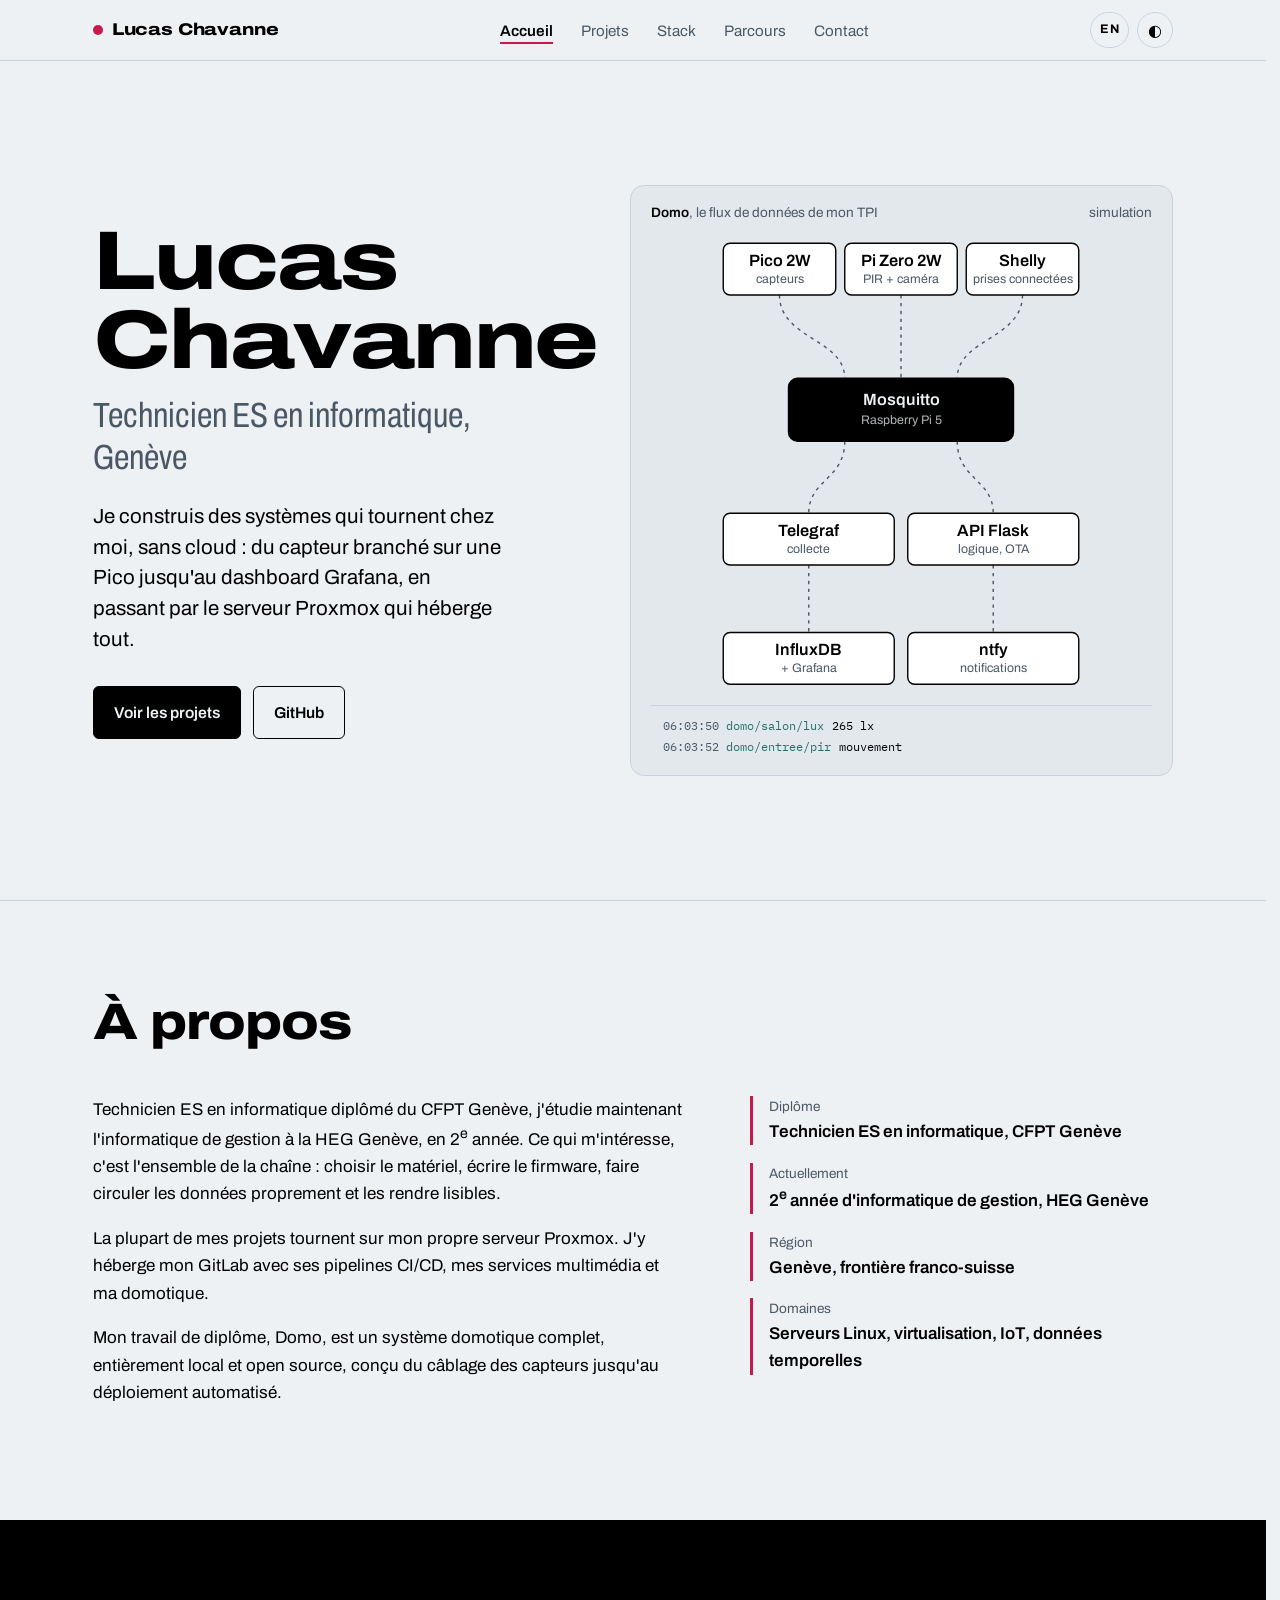
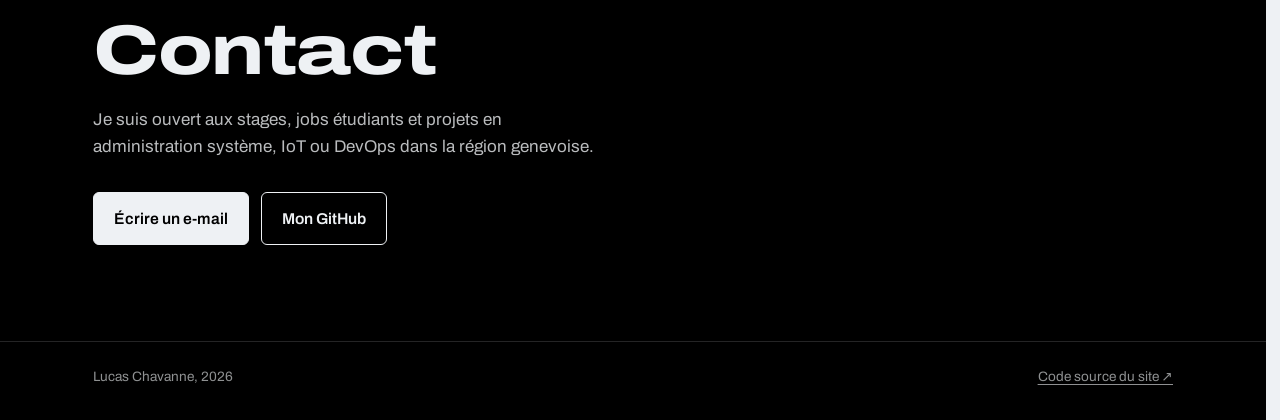
==== commit ebd8804e: "Extrait le CSS et le JavaScript en fichiers partagés, prépare le multilingue - assets/site.css et as" ====
--- a/index.html
+++ b/index.html
@@ -6,8 +6,12 @@
 <title>Lucas Chavanne · Systèmes, IoT et self-hosting</title>
 <meta name="description" content="Portfolio de Lucas Chavanne, technicien ES en informatique, étudiant à la HEG Genève : administration système, Proxmox, IoT sur Raspberry Pi et Pico 2W, InfluxDB et Grafana.">
 <link rel="canonical" href="https://lucas-chvnn.ch/">
+<link rel="alternate" hreflang="fr" href="https://lucas-chvnn.ch/">
+<link rel="alternate" hreflang="en" href="https://lucas-chvnn.ch/en/">
+<link rel="alternate" hreflang="x-default" href="https://lucas-chvnn.ch/">
 <meta property="og:type" content="website">
 <meta property="og:locale" content="fr_CH">
+<meta property="og:locale:alternate" content="en_GB">
 <meta property="og:site_name" content="Lucas Chavanne">
 <meta property="og:title" content="Lucas Chavanne · Systèmes, IoT et self-hosting">
 <meta property="og:description" content="Technicien ES en informatique, étudiant à la HEG Genève. Administration système, IoT et données : de la Pico au dashboard Grafana.">
@@ -36,356 +40,8 @@
   }catch(e){}
 })();
 </script>
-<link rel="preload" href="assets/fonts/archivo-latin-wdth-normal.woff2" as="font" type="font/woff2" crossorigin>
-<style>
-/* Polices auto-hébergées (licence OFL, voir assets/fonts) : pas de requête vers un tiers */
-@font-face{font-family:"Archivo";font-style:normal;font-weight:100 900;font-stretch:62% 125%;font-display:swap;src:url(assets/fonts/archivo-latin-wdth-normal.woff2) format("woff2")}
-@font-face{font-family:"IBM Plex Mono";font-style:normal;font-weight:400;font-display:swap;src:url(assets/fonts/ibm-plex-mono-latin-400-normal.woff2) format("woff2")}
-:root{
-  --paper:#EEF1F4;
-  --paper-2:#E3E8ED;
-  --ink:#000000;
-  --ink-soft:#4A5866;
-  --rule:#C9D2DB;
-  --raspberry:#C51A4A;
-  --signal:#267262; /* assez sombre pour rester lisible (AA) sur toutes les surfaces claires */
-  --node:#FFFFFF;
-  --focus:#1D5FD1;
-  --nav-h:61px;
-  box-sizing:border-box;
-  color-scheme:light;
-}
-@media (prefers-color-scheme: dark){
-  :root:not([data-theme="light"]){
-    --paper:#111112;
-    --paper-2:#1B1B1D;
-    --ink:#EDEDED;
-    --ink-soft:#A1A1A6;
-    --rule:#303033;
-    --raspberry:#F0507A;
-    --signal:#5CC2AC;
-    --node:#232326;
-    --focus:#7FB0FF;
-    color-scheme:dark;
-  }
-}
-:root[data-theme="dark"]{
-  --paper:#111112;
-  --paper-2:#1B1B1D;
-  --ink:#EDEDED;
-  --ink-soft:#A1A1A6;
-  --rule:#303033;
-  --raspberry:#F0507A;
-  --signal:#5CC2AC;
-  --node:#232326;
-  --focus:#7FB0FF;
-  color-scheme:dark;
-}
-*,*::before,*::after{box-sizing:inherit}
-html{scroll-padding-top:110px;scroll-behavior:smooth;scrollbar-gutter:stable}
-
-/* Barre de défilement : suit le thème, framboise au survol.
-   Chrome et Safari lisent les pseudo-éléments WebKit, Firefox les propriétés standard. */
-@supports selector(::-webkit-scrollbar){
-  ::-webkit-scrollbar{width:14px;height:14px}
-  ::-webkit-scrollbar-track{background:var(--paper);border-left:1px solid var(--rule)}
-  ::-webkit-scrollbar-thumb{
-    background:color-mix(in srgb,var(--ink-soft) 55%,transparent);
-    border:4px solid var(--paper);border-radius:999px;background-clip:padding-box;min-height:48px;
-  }
-  ::-webkit-scrollbar-thumb:hover,::-webkit-scrollbar-thumb:active{background:var(--raspberry);background-clip:padding-box}
-  ::-webkit-scrollbar-corner{background:var(--paper)}
-  .nav ul::-webkit-scrollbar{display:none}
-}
-@supports not selector(::-webkit-scrollbar){
-  html{scrollbar-width:thin;scrollbar-color:color-mix(in srgb,var(--ink-soft) 55%,var(--paper)) var(--paper)}
-}
-@media (prefers-reduced-motion: reduce){html{scroll-behavior:auto}}
-body{
-  margin:0;background:var(--paper);color:var(--ink);
-  font-family:"Archivo",system-ui,-apple-system,"Segoe UI",Roboto,sans-serif;
-  font-variation-settings:"wdth" 100;
-  font-size:1.0625rem;line-height:1.6;
-  -webkit-font-smoothing:antialiased;
-}
-img,svg{max-width:100%}
-a{color:inherit}
-:focus-visible{outline:3px solid var(--focus);outline-offset:3px;border-radius:2px}
-.wrap{
-  max-width:1160px;margin:0 auto;
-  padding-left:max(clamp(1.25rem,4vw,2.5rem),env(safe-area-inset-left,0px));
-  padding-right:max(clamp(1.25rem,4vw,2.5rem),env(safe-area-inset-right,0px));
-}
-.mono{font-family:"IBM Plex Mono",ui-monospace,SFMono-Regular,Menlo,monospace}
-
-/* Nav */
-.nav{
-  position:sticky;top:0;z-index:10;padding-top:env(safe-area-inset-top,0px);
-  background:color-mix(in srgb,var(--paper) 88%,transparent);
-  backdrop-filter:blur(10px);-webkit-backdrop-filter:blur(10px);
-  border-bottom:1px solid var(--rule);
-}
-.nav .wrap{display:flex;align-items:center;justify-content:space-between;gap:1rem;height:60px}
-.brand{font-weight:800;font-variation-settings:"wdth" 120;text-decoration:none;letter-spacing:-.01em;display:flex;align-items:center;gap:.55rem}
-.brand-dot{width:10px;height:10px;border-radius:50%;background:var(--raspberry)}
-.nav ul{display:flex;gap:clamp(.75rem,2.5vw,1.75rem);list-style:none;margin:0;padding:0}
-.nav ul a{text-decoration:none;color:var(--ink-soft);font-size:.95rem;transition:color .15s ease}
-.nav ul a:hover{color:var(--ink)}
-.theme-btn{
-  background:none;border:1px solid var(--rule);color:var(--ink);border-radius:999px;
-  width:36px;height:36px;display:grid;place-items:center;cursor:pointer;font-size:1rem;flex:none;
-}
-.nav ul a[aria-current="page"]{color:var(--ink);font-weight:600;box-shadow:inset 0 -2px 0 var(--raspberry)}
-.nav ul a{padding:.35rem 0}
-@media (max-width:720px){
-  .nav .wrap{height:auto;flex-wrap:wrap;row-gap:0;padding-top:.2rem}
-  .nav ul{order:3;width:100%;justify-content:space-between;overflow-x:auto;gap:.4rem;scrollbar-width:none}
-  .nav ul a{white-space:nowrap;font-size:.88rem}
-}
-/* Cibles tactiles de 44 px sur mobile et écrans tactiles */
-@media (max-width:720px),(pointer:coarse){
-  .brand{min-height:44px}
-  .nav ul a{display:inline-flex;align-items:center;min-height:44px;padding:0 .1rem}
-  .theme-btn{width:44px;height:44px}
-  .filters button{min-height:44px}
-}
-.page[hidden]{display:none}
-/* Sans JavaScript : toutes les pages s'empilent, rien n'est masqué ni vide */
-html:not(.js) .page[hidden]{display:block}
-html:not(.js) .topo,html:not(.js) .sbar{display:none}
-.noscript{margin:1.5rem 0;padding:1rem 1.25rem;border:1px solid var(--rule);border-radius:10px;background:var(--paper-2);color:var(--ink-soft)}
-/* Lien d'évitement : visible uniquement au clavier */
-.skip{position:fixed;left:1rem;top:-4rem;z-index:200;padding:.6rem 1rem;border-radius:6px;background:var(--ink);color:var(--paper);font-weight:600;text-decoration:none}
-.skip:focus{top:calc(.75rem + env(safe-area-inset-top,0px))}
-/* Cibles de focus programmatique (titre de page, contenu) : pas d'anneau, ce ne sont pas des contrôles */
-[tabindex="-1"]:focus{outline:none}
-.page > section:first-child{border-top:none}
-.page-title{padding-top:clamp(2.5rem,6vw,4.5rem)}
-.page-title h1{font-size:clamp(2.6rem,6.5vw,4.6rem);line-height:1;margin:0;font-weight:800;font-variation-settings:"wdth" 125;letter-spacing:-.02em}
-.page-title .sec-head{grid-template-columns:minmax(0,1fr);align-items:start;row-gap:1rem}
-/* Hero */
-.hero{
-  display:flex;align-items:center;
-  min-height:calc(100vh - var(--nav-h));min-height:calc(100svh - var(--nav-h));
-  padding:clamp(1.25rem,3svh,2.5rem) 0;
-}
-.hero .wrap{width:100%}
-.hero-grid{display:grid;grid-template-columns:minmax(0,1fr) minmax(0,1.15fr);gap:clamp(2rem,5vw,4rem);align-items:center}
-@media (max-width:900px){
-  /* Petit écran : le texte remplit le premier écran, le schéma vient juste dessous */
-  .hero{display:block;min-height:0;padding:0}
-  .hero-grid{grid-template-columns:minmax(0,1fr);gap:0}
-  .hero-copy{
-    min-height:calc(100vh - var(--nav-h));min-height:calc(100svh - var(--nav-h));
-    display:flex;flex-direction:column;justify-content:center;padding:2rem 0;
-  }
-  .topo{margin-bottom:clamp(2rem,5vw,4rem)}
-}
-.hero h1{
-  font-size:clamp(2.3rem,min(7vw,11svh),5.2rem);line-height:.95;margin:0 0 clamp(.75rem,2.5svh,1.5rem);
-  font-weight:800;font-variation-settings:"wdth" 125;letter-spacing:-.025em;
-}
-.hero h1 span{display:block;font-weight:400;font-variation-settings:"wdth" 75;letter-spacing:0;color:var(--ink-soft);font-size:.42em;line-height:1.2;margin-top:.9rem}
-.lede{font-size:clamp(1.1rem,1.6vw,1.3rem);max-width:34ch;margin:0 0 clamp(1rem,3.5svh,2rem);line-height:1.5}
-.cta-row{display:flex;flex-wrap:wrap;gap:.75rem}
-.btn{
-  display:inline-flex;align-items:center;gap:.5rem;padding:.8rem 1.25rem;border-radius:6px;
-  font-weight:600;text-decoration:none;border:1.5px solid var(--ink);font-size:.98rem;
-  transition:background-color .15s ease,border-color .15s ease,color .15s ease;
-}
-.btn:active{transform:translateY(1px)}
-.btn-primary{background:var(--ink);color:var(--paper)}
-.btn-primary:hover{background:var(--raspberry);border-color:var(--raspberry);color:var(--paper)}
-.btn-ghost:hover{background:var(--paper-2)}
-
-/* Topology */
-.topo{margin:0;background:var(--paper-2);border:1px solid var(--rule);border-radius:14px;padding:1rem 1rem .5rem}
-.topo-head{display:flex;flex-wrap:wrap;justify-content:space-between;gap:.15rem 1rem;margin:0 .25rem .5rem;font-size:.85rem;color:var(--ink-soft)}
-.topo-head strong{color:var(--ink);font-weight:600}
-.topo svg{display:block;width:100%;height:auto}
-/* Disposition verticale quand la carte est étroite : le texte reste lisible */
-.topo.tall svg{max-width:360px;margin:0 auto}
-.topo.tall .n text{font-size:14.5px}
-.topo.tall .n text.sub{font-size:11px}
-.n rect{fill:var(--node);stroke:var(--ink);stroke-width:1.25}
-.n.broker rect{fill:var(--ink)}
-.n.broker text{fill:var(--paper)}
-.n text{fill:var(--ink);font-family:"Archivo",sans-serif;font-size:13px;font-weight:600;text-anchor:middle}
-.n text.sub{font-weight:400;font-size:10.5px;fill:var(--ink-soft)}
-.n.broker text.sub{fill:var(--paper);opacity:.75}
-.wire{fill:none;stroke:var(--ink-soft);stroke-width:1.25;stroke-dasharray:3 4}
-.pkt{fill:var(--raspberry)}
-.pkt.ok{fill:var(--signal)}
-.log{
-  margin:.6rem .25rem 0;padding:.6rem .75rem;border-top:1px solid var(--rule);
-  font-size:.78rem;line-height:1.65;min-height:5em;color:var(--ink-soft);overflow:hidden;
-}
-.log div{display:flex;gap:.6em;white-space:nowrap}
-.log .ts,.log .v{flex:none}
-.log .t{color:var(--signal);min-width:0;overflow:hidden;text-overflow:ellipsis}
-.log .v{color:var(--ink)}
-@media (max-width:480px){.log .ts{display:none}}
-
-/* Sections */
-section{padding:clamp(3rem,8vw,6rem) 0;border-top:1px solid var(--rule)}
-.sec-head{display:grid;grid-template-columns:minmax(0,1fr) minmax(0,1.6fr);gap:clamp(1rem,4vw,3rem);margin-bottom:clamp(2rem,4vw,3rem);align-items:end}
-@media (max-width:800px){.sec-head{grid-template-columns:1fr}}
-h2{font-size:clamp(2rem,4.5vw,3.2rem);line-height:1;margin:0;font-weight:800;font-variation-settings:"wdth" 118;letter-spacing:-.02em}
-.sec-head p{margin:0;color:var(--ink-soft);max-width:56ch}
-h3{margin:0;font-variation-settings:"wdth" 110;letter-spacing:-.01em;line-height:1.15}
-
-/* About */
-.about-grid{display:grid;grid-template-columns:minmax(0,1.4fr) minmax(0,1fr);gap:clamp(2rem,5vw,4rem)}
-@media (max-width:800px){.about-grid{grid-template-columns:1fr}}
-.about-grid p{margin:0 0 1.1rem;max-width:62ch}
-.facts{margin:0;display:grid;gap:1.1rem;align-content:start}
-.facts div{border-left:3px solid var(--raspberry);padding-left:1rem}
-.facts dt{font-size:.85rem;color:var(--ink-soft)}
-.facts dd{margin:0;font-weight:600}
-
-/* Featured project */
-.feature{
-  border:1.5px solid var(--ink);border-radius:14px;overflow:hidden;margin-bottom:clamp(2rem,4vw,3rem);
-  display:grid;grid-template-columns:minmax(0,1fr) minmax(0,1fr);
-}
-@media (max-width:900px){.feature{grid-template-columns:1fr}}
-.feature-body{padding:clamp(1.5rem,3.5vw,2.75rem)}
-.feature-body h3{font-size:clamp(2rem,4vw,2.8rem);font-weight:800;font-variation-settings:"wdth" 125;margin-bottom:.35rem}
-.tag{display:inline-block;font-size:.8rem;padding:.2rem .6rem;border-radius:999px;background:var(--raspberry);color:var(--paper);font-weight:600;margin-bottom:1rem}
-.feature-body p{margin:0 0 1.25rem;max-width:52ch}
-.feature-body .pcard-links{margin-top:1.5rem;padding-top:0}
-.feature ul.points{margin:0 0 1.5rem;padding-left:1.1rem}
-.feature ul.points li{margin-bottom:.4rem}
-.feature-side{background:var(--ink);color:var(--paper);padding:clamp(1.5rem,3.5vw,2.75rem);display:flex;flex-direction:column;gap:1.25rem}
-.feature-side h4{margin:0;font-size:1rem;font-variation-settings:"wdth" 110}
-.flow{list-style:none;margin:0;padding:0;display:grid;gap:.5rem}
-.flow li{display:grid;grid-template-columns:7rem 1fr;gap:.75rem;padding:.55rem 0;border-bottom:1px solid color-mix(in srgb,var(--paper) 18%,transparent);font-size:.95rem}
-.flow li b{font-weight:600}
-.flow li span{opacity:.78}
-@media (max-width:480px){.flow li{grid-template-columns:1fr;gap:.1rem}}
-details.learn{border-top:1px solid color-mix(in srgb,var(--paper) 25%,transparent);padding-top:1rem}
-details.learn summary{cursor:pointer;font-weight:600}
-details.learn ul{margin:.75rem 0 0;padding-left:1.1rem;opacity:.85;font-size:.93rem}
-details.learn li{margin-bottom:.45rem}
-
-/* Filters + project list */
-.filters{display:flex;flex-wrap:wrap;gap:.5rem;margin-bottom:1.5rem}
-.filters button{
-  font:inherit;font-size:.93rem;padding:.45rem 1rem;border-radius:999px;cursor:pointer;
-  border:1.5px solid var(--rule);background:transparent;color:var(--ink);
-}
-.filters button[aria-pressed="true"]{background:var(--ink);color:var(--paper);border-color:var(--ink)}
-.chips{display:flex;flex-wrap:wrap;gap:.4rem;list-style:none;padding:0;margin:0}
-
-/* Projets perso : cartes plus légères que Domo, liens en bas de carte */
-.pgrid{display:grid;grid-template-columns:minmax(0,1fr);gap:1rem;list-style:none;margin:0;padding:0}
-@media (min-width:720px){.pgrid{grid-template-columns:repeat(2,minmax(0,1fr))}.pgrid > :last-child:nth-child(odd){grid-column:1/-1}}
-@media (min-width:1040px){.pgrid{grid-template-columns:repeat(3,minmax(0,1fr))}.pgrid > :last-child:nth-child(odd){grid-column:auto}}
-.pcard{
-  background:var(--node);border:1px solid var(--rule);border-radius:14px;
-  padding:clamp(1.25rem,2.5vw,1.6rem);display:flex;flex-direction:column;gap:.9rem;
-}
-.pcard-meta{display:flex;flex-wrap:wrap;align-items:center;justify-content:space-between;gap:.4rem .75rem}
-.pcard .tag{margin:0}
-.pcard-where{font-size:.78rem;color:var(--signal)}
-.pcard h3{font-size:1.6rem;font-weight:800;font-variation-settings:"wdth" 120}
-.pcard p{margin:0}
-.pcard ul.points{margin:0;padding-left:1.1rem;font-size:.95rem}
-.pcard ul.points li{margin-bottom:.35rem}
-.pcard-links{margin-top:auto;padding-top:.4rem;display:flex;flex-wrap:wrap;gap:.5rem;align-items:center}
-.pcard-links .btn{padding:.55rem 1rem;font-size:.92rem}
-.pcard-note{font-size:.87rem;color:var(--ink-soft)}
-.chips li{font-size:.82rem;padding:.2rem .6rem;border:1px solid var(--rule);border-radius:4px;background:var(--paper-2)}
-
-/* Stack */
-/* Barre de filtres : reste accrochée sous la nav pendant tout le défilement de la page */
-.sbar{
-  position:sticky;top:calc(var(--nav-h) - 1px);z-index:9;
-  background:color-mix(in srgb,var(--paper) 90%,transparent);
-  backdrop-filter:blur(10px);-webkit-backdrop-filter:blur(10px);
-  border-top:1px solid var(--rule);border-bottom:1px solid var(--rule);
-}
-/* Une seule ligne, défilable si les boutons ne tiennent pas : la barre reste fine */
-.sbar .filters{margin:0;padding:.6rem 0;flex-wrap:nowrap;overflow-x:auto;scrollbar-width:none}
-.sbar .filters button{flex:none;white-space:nowrap}
-@supports selector(::-webkit-scrollbar){.sbar .filters::-webkit-scrollbar{display:none}}
-.sgroup{margin-bottom:clamp(2rem,4vw,3rem)}
-.sgroup[hidden]{display:none}
-.sgroup-head{padding-bottom:.75rem;margin-bottom:1rem;border-bottom:1.5px solid var(--ink)}
-.sgroup-head h3{font-size:1.4rem;font-weight:800;font-variation-settings:"wdth" 118}
-.sgrid{display:grid;grid-template-columns:repeat(auto-fill,minmax(240px,1fr));gap:.85rem;list-style:none;margin:0;padding:0}
-.tcard{
-  position:relative;background:var(--node);border:1px solid var(--rule);border-radius:10px;
-  padding:.9rem 1rem 1rem;display:grid;grid-template-columns:40px minmax(0,1fr);gap:.85rem;align-items:start;
-}
-/* La vignette reste claire dans les deux thèmes : les couleurs de marque y sont toujours lisibles */
-.logo{width:40px;height:40px;border-radius:9px;background:#EEF1F4;display:grid;place-items:center}
-.logo img{width:24px;height:24px;display:block}
-.tcard.key{border-color:var(--ink)}
-.tcard.key::after{content:"";position:absolute;top:.8rem;right:.8rem;width:7px;height:7px;border-radius:50%;background:var(--raspberry)}
-.tcard b{display:block;font-weight:700;font-variation-settings:"wdth" 108;line-height:1.25;padding-right:.8rem}
-.tcard small{display:block;color:var(--ink-soft);font-size:.87rem;line-height:1.4;margin-top:.2rem}
-.legend{display:flex;align-items:center;gap:.5rem;font-size:.88rem;color:var(--ink-soft);margin:1.5rem 0 1.5rem}
-.legend i{width:7px;height:7px;border-radius:50%;background:var(--raspberry);display:inline-block}
-
-/* Timeline */
-.timeline{list-style:none;margin:0;padding:0 0 0 1.75rem;position:relative;max-width:760px}
-.timeline::before{content:"";position:absolute;left:5px;top:.5rem;bottom:.5rem;width:2px;background:var(--rule)}
-.timeline li{position:relative;padding-bottom:2.25rem}
-.timeline li:last-child{padding-bottom:0}
-.timeline li::before{content:"";position:absolute;left:-1.75rem;top:.45rem;width:12px;height:12px;border-radius:50%;background:var(--paper);border:2px solid var(--ink)}
-.timeline li.now::before{background:var(--raspberry);border-color:var(--raspberry)}
-.timeline .when{font-size:.88rem;color:var(--ink-soft)}
-.timeline h3{font-size:1.25rem;margin:.15rem 0 .35rem}
-.timeline p{margin:0;max-width:60ch}
-
-/* Contact */
-.contact{background:var(--ink);color:var(--paper);border-top:none}
-.contact h2{font-size:clamp(2.4rem,6vw,4.4rem);font-variation-settings:"wdth" 125;max-width:14ch}
-.contact p{color:color-mix(in srgb,var(--paper) 78%,transparent);max-width:52ch;margin:1.25rem 0 2rem}
-.contact-links{display:flex;flex-wrap:wrap;gap:.75rem}
-.contact .btn{border-color:var(--paper);color:var(--paper)}
-.contact .btn-primary{background:var(--paper);color:var(--ink)}
-.contact .btn-primary:hover{background:var(--raspberry);border-color:var(--raspberry);color:var(--paper)}
-.contact .btn-ghost:hover{background:color-mix(in srgb,var(--paper) 12%,transparent)}
-footer{background:var(--ink);color:color-mix(in srgb,var(--paper) 60%,transparent);font-size:.85rem;padding:1.5rem 0 calc(2rem + env(safe-area-inset-bottom,0px));border-top:1px solid color-mix(in srgb,var(--paper) 15%,transparent)}
-
-/* Splash : le trajet d'un message MQTT, comme sur l'accueil.
-   Entièrement piloté par CSS, donc il se ferme seul même si le script échoue. */
-#splash{display:none}
-.has-splash #splash{
-  position:fixed;inset:0;z-index:100;display:grid;place-items:center;background:var(--paper);
-  animation:sp-out .4s ease 1.5s forwards;
-}
-#splash.skip{animation:sp-skip .2s ease forwards}
-.sp-inner{width:min(340px,calc(100vw - 3rem))}
-.sp-brand{
-  display:flex;align-items:center;gap:.6rem;font-weight:800;font-variation-settings:"wdth" 125;
-  font-size:clamp(1.6rem,7vw,2.4rem);letter-spacing:-.02em;line-height:1;
-  opacity:0;animation:sp-in .35s ease .05s forwards;
-}
-.sp-brand .brand-dot{width:.5em;height:.5em;flex:none}
-.sp-wire{position:relative;height:0;margin:1.75rem 0 1.1rem;border-top:1.25px dashed var(--ink-soft);opacity:0;animation:sp-in .3s ease .15s forwards}
-.sp-pkt{
-  position:absolute;top:-5.5px;left:0;width:10px;height:10px;margin-left:-5px;border-radius:50%;background:var(--raspberry);
-  animation:sp-run .7s cubic-bezier(.45,0,.2,1) .35s forwards,sp-ok .01s linear .7s forwards;
-}
-.sp-log{display:flex;gap:.6em;font-size:.8rem;color:var(--ink-soft);opacity:0;animation:sp-in .3s ease 1.05s forwards}
-.sp-log .t{color:var(--signal)}
-@keyframes sp-in{to{opacity:1}}
-@keyframes sp-run{to{left:100%}}
-@keyframes sp-ok{to{background:var(--signal)}}
-@keyframes sp-out{to{opacity:0;visibility:hidden}}
-@keyframes sp-skip{to{opacity:0;visibility:hidden}}
-footer .wrap{display:flex;justify-content:space-between;flex-wrap:wrap;gap:.5rem}
-footer a{color:inherit;text-underline-offset:3px;transition:color .15s ease}
-footer a:hover{color:var(--paper)}
-
-/* Révélation au défilement : les blocs apparaissent en douceur, un peu à la fois */
-.js .reveal{opacity:0;transform:translateY(28px);transition:opacity .7s cubic-bezier(.16,.8,.3,1),transform .7s cubic-bezier(.16,.8,.3,1)}
-.js .reveal.in{opacity:1;transform:none}
-@media (prefers-reduced-motion: reduce){.js .reveal{opacity:1;transform:none;transition:none}}
-</style>
+<link rel="preload" href="/assets/fonts/archivo-latin-wdth-normal.woff2" as="font" type="font/woff2" crossorigin>
+<link rel="stylesheet" href="/assets/site.css">
 </head>
 <body>
 
@@ -409,7 +65,10 @@
       <li><a href="#/parcours" data-nav="parcours">Parcours</a></li>
       <li><a href="#contact">Contact</a></li>
     </ul>
-    <button class="theme-btn" id="themeBtn" type="button" aria-label="Changer de thème">◐</button>
+    <div class="nav-tools">
+      <a class="lang" id="langLink" href="/en/" hreflang="en" lang="en" title="English version" aria-label="Read this site in English">EN</a>
+      <button class="theme-btn" id="themeBtn" type="button" aria-label="Changer de thème">◐</button>
+    </div>
   </div>
 </nav>
 
@@ -632,239 +291,7 @@
   </div>
 </footer>
 
-<script>
-(function(){
-  /* Thème */
-  var root=document.documentElement, btn=document.getElementById('themeBtn');
-  btn.addEventListener('click',function(){
-    var cur=root.getAttribute('data-theme');
-    if(!cur){cur=matchMedia('(prefers-color-scheme: dark)').matches?'dark':'light';}
-    var next=cur==='dark'?'light':'dark';
-    root.setAttribute('data-theme',next);
-    try{localStorage.setItem('theme',next);}catch(e){}
-  });
-
-  /* Pages */
-  var pages=document.querySelectorAll('.page'), navLinks=document.querySelectorAll('[data-nav]');
-  var current='accueil', firstRoute=true;
-  function route(){
-    var h=location.hash;
-    if(h && h.indexOf('#/')!==0) return; /* ancre interne, ex. #contact */
-    var name=(h||'#/').slice(2)||'accueil', found=false;
-    pages.forEach(function(pg){ if(pg.dataset.page===name) found=true; });
-    if(!found) name='accueil';
-    pages.forEach(function(pg){
-      var on=pg.dataset.page===name; pg.hidden=!on;
-      if(on) document.title=pg.dataset.title;
-    });
-    navLinks.forEach(function(a){ if(a.dataset.nav===name) a.setAttribute('aria-current','page'); else a.removeAttribute('aria-current'); });
-    if(name!==current){
-      window.scrollTo(0,0);
-      /* Après une navigation, le focus va au titre de la page : les lecteurs d'écran l'annoncent
-         et le clavier repart du haut. Pas au chargement, pour ne pas sauter le lien d'évitement. */
-      if(!firstRoute){
-        var h1=document.querySelector('.page:not([hidden]) h1');
-        if(h1){h1.tabIndex=-1; h1.focus({preventScroll:true});}
-      }
-    }
-    firstRoute=false;
-    current=name;
-  }
-  window.addEventListener('hashchange',route); route();
-
-  /* Lien d'évitement : on met le focus sur le contenu sans changer l'adresse (le hash sert au routage) */
-  document.getElementById('skip').addEventListener('click',function(e){
-    e.preventDefault();
-    var m=document.getElementById('top'); m.focus({preventScroll:true}); m.scrollIntoView();
-  });
-
-  /* Stack */
-  var groups=[
-    {id:'infra',t:'Infrastructure',items:[
-      ['Proxmox VE','Hyperviseur de mon serveur maison',1,'proxmox'],
-      ['Debian / Linux','Serveurs, installation bare-metal',1,'debian'],
-      ['Windows Server','Administration pendant la formation',0,'windows'],
-      ['LXC','Plex et Samba en conteneurs',0,'linuxcontainers'],
-      ['LVM et RAID','Stockage du serveur, contrôleur MegaRAID',0,'storage'],
-      ['Samba','Partage de fichiers à la maison',0,'samba'],
-      ['Réseau et bridges','Plusieurs bridges sur Proxmox',0,'net']]},
-    {id:'secu',t:'Sécurité',items:[
-      ['SSH','Accès par clés, configuration durcie',1,'ssh'],
-      ['UFW','Pare-feu des serveurs Debian',0,'firewall'],
-      ['Fail2Ban','Blocage des tentatives de connexion',0,'shield']]},
-    {id:'devops',t:'Livraison',items:[
-      ['GitLab self-hosted','Mon instance, hébergée sur Proxmox',1,'gitlab'],
-      ['GitLab CI/CD','Tests et déploiement de Domo',1,'gitlab'],
-      ['Mises à jour OTA','Firmware des Pico mis à jour à distance',0,'update']]},
-    {id:'data',t:'Données',items:[
-      ['InfluxDB','Mesures des capteurs de Domo',1,'influxdb'],
-      ['Telegraf','Collecte des messages MQTT',1,'telegraf'],
-      ['Grafana','Dashboards en temps réel',1,'grafana']]},
-    {id:'iot',t:'IoT et transport',items:[
-      ['MQTT','Protocole de tous mes projets connectés',1,'mqtt'],
-      ['Mosquitto','Broker sur le Raspberry Pi 5',0,'eclipsemosquitto'],
-      ['Zigbee2MQTT','Volets motorisés de la maison',0,'zigbee2mqtt'],
-      ['ntfy','Alertes sur le téléphone',0,'ntfy'],
-      ['MicroPython','Firmware des Pico 2W',1,'micropython'],
-      ['OpenCV','Vision sur Raspberry Pi',0,'opencv']]},
-    {id:'dev',t:'Développement',items:[
-      ['Flask','API de Domo et de Portkey Coffer',1,'flask'],
-      ['Python','Scripts, API et automatisation',1,'python'],
-      ['PHP','Développement web',0,'php'],
-      ['C#','Application de bureau Windows',0,'csharp'],
-      ['React','Pokédex avec React Router',0,'react'],
-      ['TypeScript','Typage du Pokédex',0,'typescript'],
-      ['Jest','Tests unitaires',0,'jest']]},
-    {id:'hw',t:'Matériel',items:[
-      ['Raspberry Pi 5','Cœur de Domo',1,'raspberrypi'],
-      ['Pico 2W','Capteurs lumière, son et eau',1,'raspberrypi'],
-      ['Pi Zero 2W','Détecteur PIR et caméra',0,'raspberrypi'],
-      ['ESP32','Projets domotiques',0,'espressif'],
-      ['Camera Module 3','Capture à la détection de mouvement',0,'raspberrypi'],
-      ['Shelly','Prises pilotées et mesurées',0,'shelly'],
-      ['Hitachi CR210H','Mon serveur Proxmox',0,'hitachi']]},
-    {id:'home',t:'Services maison',items:[
-      ['Home Assistant','Domotique de la maison',0,'homeassistant'],
-      ['Plex','Serveur multimédia',0,'plex'],
-      ['Nextcloud','Fichiers auto-hébergés',0,'nextcloud']]}
-  ];
-  var sg=document.getElementById('stackGrid'), sf=document.querySelector('.sfilters');
-  sg.insertAdjacentHTML('beforebegin','<p class="legend"><i aria-hidden="true"></i>Outil du quotidien</p>');
-  groups.forEach(function(gr){
-    var b=document.createElement('button');b.type='button';b.dataset.g=gr.id;b.setAttribute('aria-pressed','false');b.textContent=gr.t;sf.appendChild(b);
-    var html='<div class="sgroup" data-g="'+gr.id+'"><div class="sgroup-head reveal"><h3 aria-level="2">'+gr.t+'</h3></div><ul class="sgrid">';
-    gr.items.forEach(function(it,idx){
-      var delay=60+Math.min(idx,6)*45;
-      html+='<li class="tcard reveal'+(it[2]?' key':'')+'" style="transition-delay:'+delay+'ms"><span class="logo"><img src="assets/logos/'+it[3]+'.svg" alt="" width="24" height="24" loading="lazy"></span><span><b>'+it[0]+'</b><small>'+it[1]+'</small></span></li>';
-    });
-    sg.insertAdjacentHTML('beforeend',html+'</ul></div>');
-  });
-  var sbtns=sf.querySelectorAll('button');
-  sbtns.forEach(function(b){b.addEventListener('click',function(){
-    sbtns.forEach(function(x){x.setAttribute('aria-pressed','false')});b.setAttribute('aria-pressed','true');
-    sg.querySelectorAll('.sgroup').forEach(function(d){d.hidden=!(b.dataset.g==='all'||d.dataset.g===b.dataset.g)});
-    b.scrollIntoView({block:'nearest',inline:'center'});
-    /* Si la barre est collée en haut, on remonte au début de la liste pour ne pas laisser l'utilisateur en bas d'une page raccourcie */
-    var bar=document.querySelector('.sbar'), navH=document.querySelector('.nav').offsetHeight;
-    if(bar.getBoundingClientRect().top<=navH+1){
-      window.scrollTo({top:Math.max(0,window.scrollY+sg.getBoundingClientRect().top-navH-bar.offsetHeight-16)});
-    }
-  })});
-
-  /* Révélation au défilement : chaque bloc s'anime à chaque passage à l'écran, dans les deux sens */
-  (function(){
-    var els=document.querySelectorAll('.reveal');
-    if(!('IntersectionObserver' in window) || matchMedia('(prefers-reduced-motion: reduce)').matches){
-      els.forEach(function(el){el.classList.add('in')}); return;
-    }
-    var io=new IntersectionObserver(function(entries){
-      entries.forEach(function(e){ e.target.classList.toggle('in',e.isIntersecting); });
-    },{rootMargin:'0px 0px -8% 0px',threshold:.12});
-    els.forEach(function(el){io.observe(el)});
-  })();
-
-  /* Topologie animée. Deux dispositions : large, et verticale quand la carte est étroite. */
-  var NS='http://www.w3.org/2000/svg', svg=document.getElementById('topoSvg'), log=document.getElementById('log'), fig=svg.parentNode;
-  var reduce=matchMedia('(prefers-reduced-motion: reduce)').matches;
-  var nodes=[
-    {id:'pico',t:'Pico 2W',s:'capteurs'},
-    {id:'zero',t:'Pi Zero 2W',s:'PIR + caméra'},
-    {id:'shelly',t:'Shelly',s:'prises connectées'},
-    {id:'mqtt',t:'Mosquitto',s:'Raspberry Pi 5',broker:1},
-    {id:'telegraf',t:'Telegraf',s:'collecte'},
-    {id:'influx',t:'InfluxDB',s:'+ Grafana'},
-    {id:'flask',t:'API Flask',s:'logique, OTA'},
-    {id:'ntfy',t:'ntfy',s:'notifications'}
-  ];
-  var layouts={
-    wide:{vb:'0 0 600 420',
-      pos:{pico:[20,57,130,46],zero:[20,187,130,46],shelly:[20,317,130,46],mqtt:[225,182,150,56],telegraf:[435,47,130,46],influx:[435,147,130,46],flask:[435,247,130,46],ntfy:[435,337,130,46]},
-      wires:{w1:'M150 80 C 190 80, 190 200, 225 205',w2:'M150 210 L 225 210',w3:'M150 340 C 190 340, 190 220, 225 215',w4:'M375 205 C 405 205, 405 70, 435 70',w5:'M500 93 L 500 147',w6:'M375 215 C 405 215, 405 270, 435 270',w7:'M500 293 L 500 337'}},
-    tall:{vb:'0 0 320 412',
-      pos:{pico:[2,10,100,46],zero:[110,10,100,46],shelly:[218,10,100,46],mqtt:[60,130,200,56],telegraf:[2,250,152,46],influx:[2,356,152,46],flask:[166,250,152,46],ntfy:[166,356,152,46]},
-      wires:{w1:'M52 56 C 52 95, 110 95, 110 130',w2:'M160 56 L 160 130',w3:'M268 56 C 268 95, 210 95, 210 130',w4:'M110 186 C 110 220, 78 220, 78 250',w5:'M78 296 L 78 356',w6:'M210 186 C 210 220, 242 220, 242 250',w7:'M242 296 L 242 356'}}
-  };
-  var mode='';
-  var nav=document.querySelector('.nav'), hero=document.querySelector('.hero');
-  function measureNav(){root.style.setProperty('--nav-h',nav.offsetHeight+'px');}
-  function draw(){
-    if(!fig.clientWidth) return; /* page masquée : on redessine quand elle s'affiche */
-    /* Espace disponible pour le schéma : sur grand écran il doit tenir dans le premier écran */
-    var cs=getComputedStyle(fig), w=fig.clientWidth-parseFloat(cs.paddingLeft)-parseFloat(cs.paddingRight), h=Infinity;
-    if(innerWidth>900){
-      var hs=getComputedStyle(hero), chrome=fig.offsetHeight-svg.getBoundingClientRect().height;
-      h=Math.max(220,innerHeight-nav.offsetHeight-parseFloat(hs.paddingTop)-parseFloat(hs.paddingBottom)-chrome);
-    }
-    svg.style.maxHeight=h===Infinity?'':Math.floor(h)+'px';
-    /* On garde la disposition large sauf si la verticale donne un texte nettement plus grand */
-    var sw=Math.min(w/600,h/420), st=Math.min(Math.min(w,360)/320,h/412);
-    var m=14.5*st>13*sw*1.25?'tall':'wide';
-    if(m===mode) return; mode=m;
-    var L=layouts[m], h='';
-    fig.classList.toggle('tall',m==='tall');
-    svg.setAttribute('viewBox',L.vb);
-    Object.keys(L.wires).forEach(function(k){h+='<path id="'+k+'" class="wire" d="'+L.wires[k]+'"/>';});
-    nodes.forEach(function(n){
-      var p=L.pos[n.id], cx=p[0]+p[2]/2, ty=p[1]+(n.broker?24:20), sy=p[1]+(n.broker?41:35);
-      h+='<g class="n'+(n.broker?' broker':'')+'"><rect x="'+p[0]+'" y="'+p[1]+'" width="'+p[2]+'" height="'+p[3]+'" rx="'+(n.broker?8:6)+'"/>'+
-         '<text x="'+cx+'" y="'+ty+'">'+n.t+'</text><text class="sub" x="'+cx+'" y="'+sy+'">'+n.s+'</text></g>';
-    });
-    svg.innerHTML=h+'<g id="pkts"></g>';
-  }
-  measureNav(); draw();
-  if('ResizeObserver' in window) new ResizeObserver(draw).observe(fig);
-  window.addEventListener('resize',function(){measureNav(); draw();});
-
-  function rnd(a,b,d){return (a+Math.random()*(b-a)).toFixed(d)}
-  var msgs=[
-    {r:['w1','w4','w5'],topic:'domo/salon/lux',val:function(){return rnd(120,480,0)+' lx'}},
-    {r:['w2','w6','w7'],topic:'domo/entree/pir',val:function(){return 'mouvement'}},
-    {r:['w3','w4','w5'],topic:'shellies/prise-bureau/power',val:function(){return rnd(18,65,1)+' W'}},
-    {r:['w1','w4','w5'],topic:'domo/cave/eau',val:function(){return 'sec'}},
-    {r:['w1','w4','w5'],topic:'domo/salon/son',val:function(){return rnd(32,58,0)+' dB'}}
-  ];
-  function addLog(m){
-    var t=new Date(), hh=('0'+t.getHours()).slice(-2)+':'+('0'+t.getMinutes()).slice(-2)+':'+('0'+t.getSeconds()).slice(-2);
-    var row=document.createElement('div');
-    row.innerHTML='<span class="ts">'+hh+'</span><span class="t">'+m.topic+'</span><span class="v">'+m.val()+'</span>';
-    log.appendChild(row); while(log.children.length>3) log.removeChild(log.firstChild);
-  }
-  if(!reduce){
-    var send=function(m){
-      var g=document.getElementById('pkts'); if(!g) return;
-      var c=document.createElementNS(NS,'circle'); c.setAttribute('r','5'); c.setAttribute('class','pkt');
-      g.appendChild(c);
-      var i=0;
-      function leg(){
-        if(i>=m.r.length){c.remove();return;}
-        var p=document.getElementById(m.r[i]), L=p.getTotalLength(), dur=Math.max(350,L*6), t0=null;
-        if(i===1){c.setAttribute('class','pkt ok'); addLog(m);}
-        function step(ts){
-          if(!t0)t0=ts; var k=Math.min((ts-t0)/dur,1), e=k<.5?2*k*k:1-Math.pow(-2*k+2,2)/2, pt=p.getPointAtLength(e*L);
-          c.setAttribute('cx',pt.x); c.setAttribute('cy',pt.y);
-          if(k<1) requestAnimationFrame(step); else {i++; leg();}
-        }
-        requestAnimationFrame(step);
-      }
-      leg();
-    };
-    var n=0;
-    (function loop(){ if(!document.hidden && current==='accueil') send(msgs[n++%msgs.length]); setTimeout(loop,1600); })();
-  } else {
-    msgs.slice(0,3).forEach(addLog);
-  }
-
-  /* Splash : fermeture au clic ou à la touche. Sinon il se ferme seul (animation CSS). */
-  var sp=document.getElementById('splash'), htm=document.documentElement;
-  if(sp && htm.classList.contains('has-splash')){
-    var skip=function(){sp.classList.add('skip');};
-    window.addEventListener('pointerdown',skip,{once:true});
-    window.addEventListener('keydown',skip,{once:true});
-    sp.addEventListener('animationend',function(e){
-      if(e.animationName==='sp-out'||e.animationName==='sp-skip'){sp.remove(); htm.classList.remove('has-splash');}
-    });
-  }
-})();
-</script>
+<script src="/assets/i18n.js"></script>
+<script src="/assets/site.js"></script>
 </body>
 </html>
--- a/assets/site.css
+++ b/assets/site.css
@@ -0,0 +1,364 @@
+/* Polices auto-hébergées (licence OFL, voir assets/fonts) : pas de requête vers un tiers */
+@font-face{font-family:"Archivo";font-style:normal;font-weight:100 900;font-stretch:62% 125%;font-display:swap;src:url(fonts/archivo-latin-wdth-normal.woff2) format("woff2")}
+@font-face{font-family:"IBM Plex Mono";font-style:normal;font-weight:400;font-display:swap;src:url(fonts/ibm-plex-mono-latin-400-normal.woff2) format("woff2")}
+:root{
+  --paper:#EEF1F4;
+  --paper-2:#E3E8ED;
+  --ink:#000000;
+  --ink-soft:#4A5866;
+  --rule:#C9D2DB;
+  --raspberry:#C51A4A;
+  --signal:#267262; /* assez sombre pour rester lisible (AA) sur toutes les surfaces claires */
+  --node:#FFFFFF;
+  --focus:#1D5FD1;
+  --nav-h:61px;
+  box-sizing:border-box;
+  color-scheme:light;
+}
+@media (prefers-color-scheme: dark){
+  :root:not([data-theme="light"]){
+    --paper:#111112;
+    --paper-2:#1B1B1D;
+    --ink:#EDEDED;
+    --ink-soft:#A1A1A6;
+    --rule:#303033;
+    --raspberry:#F0507A;
+    --signal:#5CC2AC;
+    --node:#232326;
+    --focus:#7FB0FF;
+    color-scheme:dark;
+  }
+}
+:root[data-theme="dark"]{
+  --paper:#111112;
+  --paper-2:#1B1B1D;
+  --ink:#EDEDED;
+  --ink-soft:#A1A1A6;
+  --rule:#303033;
+  --raspberry:#F0507A;
+  --signal:#5CC2AC;
+  --node:#232326;
+  --focus:#7FB0FF;
+  color-scheme:dark;
+}
+*,*::before,*::after{box-sizing:inherit}
+html{scroll-padding-top:110px;scroll-behavior:smooth;scrollbar-gutter:stable}
+
+/* Barre de défilement : suit le thème, framboise au survol.
+   Chrome et Safari lisent les pseudo-éléments WebKit, Firefox les propriétés standard. */
+@supports selector(::-webkit-scrollbar){
+  ::-webkit-scrollbar{width:14px;height:14px}
+  ::-webkit-scrollbar-track{background:var(--paper);border-left:1px solid var(--rule)}
+  ::-webkit-scrollbar-thumb{
+    background:color-mix(in srgb,var(--ink-soft) 55%,transparent);
+    border:4px solid var(--paper);border-radius:999px;background-clip:padding-box;min-height:48px;
+  }
+  ::-webkit-scrollbar-thumb:hover,::-webkit-scrollbar-thumb:active{background:var(--raspberry);background-clip:padding-box}
+  ::-webkit-scrollbar-corner{background:var(--paper)}
+  .nav ul::-webkit-scrollbar{display:none}
+}
+@supports not selector(::-webkit-scrollbar){
+  html{scrollbar-width:thin;scrollbar-color:color-mix(in srgb,var(--ink-soft) 55%,var(--paper)) var(--paper)}
+}
+@media (prefers-reduced-motion: reduce){html{scroll-behavior:auto}}
+body{
+  margin:0;background:var(--paper);color:var(--ink);
+  font-family:"Archivo",system-ui,-apple-system,"Segoe UI",Roboto,sans-serif;
+  font-variation-settings:"wdth" 100;
+  font-size:1.0625rem;line-height:1.6;
+  -webkit-font-smoothing:antialiased;
+}
+img,svg{max-width:100%}
+a{color:inherit}
+:focus-visible{outline:3px solid var(--focus);outline-offset:3px;border-radius:2px}
+.wrap{
+  max-width:1160px;margin:0 auto;
+  padding-left:max(clamp(1.25rem,4vw,2.5rem),env(safe-area-inset-left,0px));
+  padding-right:max(clamp(1.25rem,4vw,2.5rem),env(safe-area-inset-right,0px));
+}
+.mono{font-family:"IBM Plex Mono",ui-monospace,SFMono-Regular,Menlo,monospace}
+
+/* Nav */
+.nav{
+  position:sticky;top:0;z-index:10;padding-top:env(safe-area-inset-top,0px);
+  background:color-mix(in srgb,var(--paper) 88%,transparent);
+  backdrop-filter:blur(10px);-webkit-backdrop-filter:blur(10px);
+  border-bottom:1px solid var(--rule);
+}
+.nav .wrap{display:flex;align-items:center;justify-content:space-between;gap:1rem;height:60px}
+.brand{font-weight:800;font-variation-settings:"wdth" 120;text-decoration:none;letter-spacing:-.01em;display:flex;align-items:center;gap:.55rem}
+.brand-dot{width:10px;height:10px;border-radius:50%;background:var(--raspberry)}
+.nav ul{display:flex;gap:clamp(.75rem,2.5vw,1.75rem);list-style:none;margin:0;padding:0}
+.nav ul a{text-decoration:none;color:var(--ink-soft);font-size:.95rem;transition:color .15s ease}
+.nav ul a:hover{color:var(--ink)}
+.nav-tools{display:flex;align-items:center;gap:.5rem;flex:none}
+.lang{
+  display:grid;place-items:center;min-width:36px;height:36px;padding:0 .55rem;
+  border:1px solid var(--rule);border-radius:999px;color:var(--ink);
+  font-size:.78rem;font-weight:700;letter-spacing:.05em;text-decoration:none;transition:border-color .15s ease;
+}
+.lang:hover{border-color:var(--ink-soft)}
+.theme-btn{
+  background:none;border:1px solid var(--rule);color:var(--ink);border-radius:999px;
+  width:36px;height:36px;display:grid;place-items:center;cursor:pointer;font-size:1rem;flex:none;
+}
+.nav ul a[aria-current="page"]{color:var(--ink);font-weight:600;box-shadow:inset 0 -2px 0 var(--raspberry)}
+.nav ul a{padding:.35rem 0}
+@media (max-width:720px){
+  .nav .wrap{height:auto;flex-wrap:wrap;row-gap:0;padding-top:.2rem}
+  .nav ul{order:3;width:100%;justify-content:space-between;overflow-x:auto;gap:.4rem;scrollbar-width:none}
+  .nav ul a{white-space:nowrap;font-size:.88rem}
+}
+/* Cibles tactiles de 44 px sur mobile et écrans tactiles */
+@media (max-width:720px),(pointer:coarse){
+  .brand{min-height:44px}
+  .nav ul a{display:inline-flex;align-items:center;min-height:44px;padding:0 .1rem}
+  .theme-btn{width:44px;height:44px}
+  .lang{min-width:44px;height:44px}
+  .filters button{min-height:44px}
+}
+/* Très petits écrans (320 px) : le nom, le bouton de langue et le thème tiennent sur une ligne,
+   et les libellés plus longs de la version anglaise (Background, Projects) restent visibles en entier */
+@media (max-width:380px){
+  .nav .wrap{gap:.5rem}
+  .brand{font-size:.92rem;white-space:nowrap}
+  .nav ul{gap:.3rem}
+  .nav ul a{font-size:.82rem}
+}
+.page[hidden]{display:none}
+/* Sans JavaScript : toutes les pages s'empilent, rien n'est masqué ni vide */
+html:not(.js) .page[hidden]{display:block}
+html:not(.js) .topo,html:not(.js) .sbar{display:none}
+.noscript{margin:1.5rem 0;padding:1rem 1.25rem;border:1px solid var(--rule);border-radius:10px;background:var(--paper-2);color:var(--ink-soft)}
+/* Lien d'évitement : visible uniquement au clavier */
+.skip{position:fixed;left:1rem;top:-4rem;z-index:200;padding:.6rem 1rem;border-radius:6px;background:var(--ink);color:var(--paper);font-weight:600;text-decoration:none}
+.skip:focus{top:calc(.75rem + env(safe-area-inset-top,0px))}
+/* Cibles de focus programmatique (titre de page, contenu) : pas d'anneau, ce ne sont pas des contrôles */
+[tabindex="-1"]:focus{outline:none}
+.page > section:first-child{border-top:none}
+.page-title{padding-top:clamp(2.5rem,6vw,4.5rem)}
+/* min(…, 11.5vw) : à 320 px, le mot le plus long (« Background ») doit tenir sur une ligne */
+.page-title h1{font-size:min(clamp(2.6rem,6.5vw,4.6rem),11.5vw);line-height:1;margin:0;font-weight:800;font-variation-settings:"wdth" 125;letter-spacing:-.02em}
+.page-title .sec-head{grid-template-columns:minmax(0,1fr);align-items:start;row-gap:1rem}
+/* Hero */
+.hero{
+  display:flex;align-items:center;
+  min-height:calc(100vh - var(--nav-h));min-height:calc(100svh - var(--nav-h));
+  padding:clamp(1.25rem,3svh,2.5rem) 0;
+}
+.hero .wrap{width:100%}
+.hero-grid{display:grid;grid-template-columns:minmax(0,1fr) minmax(0,1.15fr);gap:clamp(2rem,5vw,4rem);align-items:center}
+@media (max-width:900px){
+  /* Petit écran : le texte remplit le premier écran, le schéma vient juste dessous */
+  .hero{display:block;min-height:0;padding:0}
+  .hero-grid{grid-template-columns:minmax(0,1fr);gap:0}
+  .hero-copy{
+    min-height:calc(100vh - var(--nav-h));min-height:calc(100svh - var(--nav-h));
+    display:flex;flex-direction:column;justify-content:center;padding:2rem 0;
+  }
+  .topo{margin-bottom:clamp(2rem,5vw,4rem)}
+}
+.hero h1{
+  font-size:clamp(2.3rem,min(7vw,11svh),5.2rem);line-height:.95;margin:0 0 clamp(.75rem,2.5svh,1.5rem);
+  font-weight:800;font-variation-settings:"wdth" 125;letter-spacing:-.025em;
+}
+.hero h1 span{display:block;font-weight:400;font-variation-settings:"wdth" 75;letter-spacing:0;color:var(--ink-soft);font-size:.42em;line-height:1.2;margin-top:.9rem}
+.lede{font-size:clamp(1.1rem,1.6vw,1.3rem);max-width:34ch;margin:0 0 clamp(1rem,3.5svh,2rem);line-height:1.5}
+.cta-row{display:flex;flex-wrap:wrap;gap:.75rem}
+.btn{
+  display:inline-flex;align-items:center;gap:.5rem;padding:.8rem 1.25rem;border-radius:6px;
+  font-weight:600;text-decoration:none;border:1.5px solid var(--ink);font-size:.98rem;
+  transition:background-color .15s ease,border-color .15s ease,color .15s ease;
+}
+.btn:active{transform:translateY(1px)}
+.btn-primary{background:var(--ink);color:var(--paper)}
+.btn-primary:hover{background:var(--raspberry);border-color:var(--raspberry);color:var(--paper)}
+.btn-ghost:hover{background:var(--paper-2)}
+
+/* Topology */
+.topo{margin:0;background:var(--paper-2);border:1px solid var(--rule);border-radius:14px;padding:1rem 1rem .5rem}
+.topo-head{display:flex;flex-wrap:wrap;justify-content:space-between;gap:.15rem 1rem;margin:0 .25rem .5rem;font-size:.85rem;color:var(--ink-soft)}
+.topo-head strong{color:var(--ink);font-weight:600}
+.topo svg{display:block;width:100%;height:auto}
+/* Disposition verticale quand la carte est étroite : le texte reste lisible */
+.topo.tall svg{max-width:360px;margin:0 auto}
+.topo.tall .n text{font-size:14.5px}
+.topo.tall .n text.sub{font-size:11px}
+.n rect{fill:var(--node);stroke:var(--ink);stroke-width:1.25}
+.n.broker rect{fill:var(--ink)}
+.n.broker text{fill:var(--paper)}
+.n text{fill:var(--ink);font-family:"Archivo",sans-serif;font-size:13px;font-weight:600;text-anchor:middle}
+.n text.sub{font-weight:400;font-size:10.5px;fill:var(--ink-soft)}
+.n.broker text.sub{fill:var(--paper);opacity:.75}
+.wire{fill:none;stroke:var(--ink-soft);stroke-width:1.25;stroke-dasharray:3 4}
+.pkt{fill:var(--raspberry)}
+.pkt.ok{fill:var(--signal)}
+.log{
+  margin:.6rem .25rem 0;padding:.6rem .75rem;border-top:1px solid var(--rule);
+  font-size:.78rem;line-height:1.65;min-height:5em;color:var(--ink-soft);overflow:hidden;
+}
+.log div{display:flex;gap:.6em;white-space:nowrap}
+.log .ts,.log .v{flex:none}
+.log .t{color:var(--signal);min-width:0;overflow:hidden;text-overflow:ellipsis}
+.log .v{color:var(--ink)}
+@media (max-width:480px){.log .ts{display:none}}
+
+/* Sections */
+section{padding:clamp(3rem,8vw,6rem) 0;border-top:1px solid var(--rule)}
+.sec-head{display:grid;grid-template-columns:minmax(0,1fr) minmax(0,1.6fr);gap:clamp(1rem,4vw,3rem);margin-bottom:clamp(2rem,4vw,3rem);align-items:end}
+@media (max-width:800px){.sec-head{grid-template-columns:1fr}}
+h2{font-size:clamp(2rem,4.5vw,3.2rem);line-height:1;margin:0;font-weight:800;font-variation-settings:"wdth" 118;letter-spacing:-.02em}
+.sec-head p{margin:0;color:var(--ink-soft);max-width:56ch}
+h3{margin:0;font-variation-settings:"wdth" 110;letter-spacing:-.01em;line-height:1.15}
+
+/* About */
+.about-grid{display:grid;grid-template-columns:minmax(0,1.4fr) minmax(0,1fr);gap:clamp(2rem,5vw,4rem)}
+@media (max-width:800px){.about-grid{grid-template-columns:1fr}}
+.about-grid p{margin:0 0 1.1rem;max-width:62ch}
+.facts{margin:0;display:grid;gap:1.1rem;align-content:start}
+.facts div{border-left:3px solid var(--raspberry);padding-left:1rem}
+.facts dt{font-size:.85rem;color:var(--ink-soft)}
+.facts dd{margin:0;font-weight:600}
+
+/* Featured project */
+.feature{
+  border:1.5px solid var(--ink);border-radius:14px;overflow:hidden;margin-bottom:clamp(2rem,4vw,3rem);
+  display:grid;grid-template-columns:minmax(0,1fr) minmax(0,1fr);
+}
+@media (max-width:900px){.feature{grid-template-columns:1fr}}
+.feature-body{padding:clamp(1.5rem,3.5vw,2.75rem)}
+.feature-body h3{font-size:clamp(2rem,4vw,2.8rem);font-weight:800;font-variation-settings:"wdth" 125;margin-bottom:.35rem}
+.tag{display:inline-block;font-size:.8rem;padding:.2rem .6rem;border-radius:999px;background:var(--raspberry);color:var(--paper);font-weight:600;margin-bottom:1rem}
+.feature-body p{margin:0 0 1.25rem;max-width:52ch}
+.feature-body .pcard-links{margin-top:1.5rem;padding-top:0}
+.feature ul.points{margin:0 0 1.5rem;padding-left:1.1rem}
+.feature ul.points li{margin-bottom:.4rem}
+.feature-side{background:var(--ink);color:var(--paper);padding:clamp(1.5rem,3.5vw,2.75rem);display:flex;flex-direction:column;gap:1.25rem}
+.feature-side h4{margin:0;font-size:1rem;font-variation-settings:"wdth" 110}
+.flow{list-style:none;margin:0;padding:0;display:grid;gap:.5rem}
+.flow li{display:grid;grid-template-columns:7rem 1fr;gap:.75rem;padding:.55rem 0;border-bottom:1px solid color-mix(in srgb,var(--paper) 18%,transparent);font-size:.95rem}
+.flow li b{font-weight:600}
+.flow li span{opacity:.78}
+@media (max-width:480px){.flow li{grid-template-columns:1fr;gap:.1rem}}
+details.learn{border-top:1px solid color-mix(in srgb,var(--paper) 25%,transparent);padding-top:1rem}
+details.learn summary{cursor:pointer;font-weight:600}
+details.learn ul{margin:.75rem 0 0;padding-left:1.1rem;opacity:.85;font-size:.93rem}
+details.learn li{margin-bottom:.45rem}
+
+/* Filters + project list */
+.filters{display:flex;flex-wrap:wrap;gap:.5rem;margin-bottom:1.5rem}
+.filters button{
+  font:inherit;font-size:.93rem;padding:.45rem 1rem;border-radius:999px;cursor:pointer;
+  border:1.5px solid var(--rule);background:transparent;color:var(--ink);
+}
+.filters button[aria-pressed="true"]{background:var(--ink);color:var(--paper);border-color:var(--ink)}
+.chips{display:flex;flex-wrap:wrap;gap:.4rem;list-style:none;padding:0;margin:0}
+
+/* Projets perso : cartes plus légères que Domo, liens en bas de carte */
+.pgrid{display:grid;grid-template-columns:minmax(0,1fr);gap:1rem;list-style:none;margin:0;padding:0}
+@media (min-width:720px){.pgrid{grid-template-columns:repeat(2,minmax(0,1fr))}.pgrid > :last-child:nth-child(odd){grid-column:1/-1}}
+@media (min-width:1040px){.pgrid{grid-template-columns:repeat(3,minmax(0,1fr))}.pgrid > :last-child:nth-child(odd){grid-column:auto}}
+.pcard{
+  background:var(--node);border:1px solid var(--rule);border-radius:14px;
+  padding:clamp(1.25rem,2.5vw,1.6rem);display:flex;flex-direction:column;gap:.9rem;
+}
+.pcard-meta{display:flex;flex-wrap:wrap;align-items:center;justify-content:space-between;gap:.4rem .75rem}
+.pcard .tag{margin:0}
+.pcard-where{font-size:.78rem;color:var(--signal)}
+.pcard h3{font-size:1.6rem;font-weight:800;font-variation-settings:"wdth" 120}
+.pcard p{margin:0}
+.pcard ul.points{margin:0;padding-left:1.1rem;font-size:.95rem}
+.pcard ul.points li{margin-bottom:.35rem}
+.pcard-links{margin-top:auto;padding-top:.4rem;display:flex;flex-wrap:wrap;gap:.5rem;align-items:center}
+.pcard-links .btn{padding:.55rem 1rem;font-size:.92rem}
+.pcard-note{font-size:.87rem;color:var(--ink-soft)}
+.chips li{font-size:.82rem;padding:.2rem .6rem;border:1px solid var(--rule);border-radius:4px;background:var(--paper-2)}
+
+/* Stack */
+/* Barre de filtres : reste accrochée sous la nav pendant tout le défilement de la page */
+.sbar{
+  position:sticky;top:calc(var(--nav-h) - 1px);z-index:9;
+  background:color-mix(in srgb,var(--paper) 90%,transparent);
+  backdrop-filter:blur(10px);-webkit-backdrop-filter:blur(10px);
+  border-top:1px solid var(--rule);border-bottom:1px solid var(--rule);
+}
+/* Une seule ligne, défilable si les boutons ne tiennent pas : la barre reste fine */
+.sbar .filters{margin:0;padding:.6rem 0;flex-wrap:nowrap;overflow-x:auto;scrollbar-width:none}
+.sbar .filters button{flex:none;white-space:nowrap}
+@supports selector(::-webkit-scrollbar){.sbar .filters::-webkit-scrollbar{display:none}}
+.sgroup{margin-bottom:clamp(2rem,4vw,3rem)}
+.sgroup[hidden]{display:none}
+.sgroup-head{padding-bottom:.75rem;margin-bottom:1rem;border-bottom:1.5px solid var(--ink)}
+.sgroup-head h3{font-size:1.4rem;font-weight:800;font-variation-settings:"wdth" 118}
+.sgrid{display:grid;grid-template-columns:repeat(auto-fill,minmax(240px,1fr));gap:.85rem;list-style:none;margin:0;padding:0}
+.tcard{
+  position:relative;background:var(--node);border:1px solid var(--rule);border-radius:10px;
+  padding:.9rem 1rem 1rem;display:grid;grid-template-columns:40px minmax(0,1fr);gap:.85rem;align-items:start;
+}
+/* La vignette reste claire dans les deux thèmes : les couleurs de marque y sont toujours lisibles */
+.logo{width:40px;height:40px;border-radius:9px;background:#EEF1F4;display:grid;place-items:center}
+.logo img{width:24px;height:24px;display:block}
+.tcard.key{border-color:var(--ink)}
+.tcard.key::after{content:"";position:absolute;top:.8rem;right:.8rem;width:7px;height:7px;border-radius:50%;background:var(--raspberry)}
+.tcard b{display:block;font-weight:700;font-variation-settings:"wdth" 108;line-height:1.25;padding-right:.8rem}
+.tcard small{display:block;color:var(--ink-soft);font-size:.87rem;line-height:1.4;margin-top:.2rem}
+.legend{display:flex;align-items:center;gap:.5rem;font-size:.88rem;color:var(--ink-soft);margin:1.5rem 0 1.5rem}
+.legend i{width:7px;height:7px;border-radius:50%;background:var(--raspberry);display:inline-block}
+
+/* Timeline */
+.timeline{list-style:none;margin:0;padding:0 0 0 1.75rem;position:relative;max-width:760px}
+.timeline::before{content:"";position:absolute;left:5px;top:.5rem;bottom:.5rem;width:2px;background:var(--rule)}
+.timeline li{position:relative;padding-bottom:2.25rem}
+.timeline li:last-child{padding-bottom:0}
+.timeline li::before{content:"";position:absolute;left:-1.75rem;top:.45rem;width:12px;height:12px;border-radius:50%;background:var(--paper);border:2px solid var(--ink)}
+.timeline li.now::before{background:var(--raspberry);border-color:var(--raspberry)}
+.timeline .when{font-size:.88rem;color:var(--ink-soft)}
+.timeline h3{font-size:1.25rem;margin:.15rem 0 .35rem}
+.timeline p{margin:0;max-width:60ch}
+
+/* Contact */
+.contact{background:var(--ink);color:var(--paper);border-top:none}
+.contact h2{font-size:clamp(2.4rem,6vw,4.4rem);font-variation-settings:"wdth" 125;max-width:14ch}
+.contact p{color:color-mix(in srgb,var(--paper) 78%,transparent);max-width:52ch;margin:1.25rem 0 2rem}
+.contact-links{display:flex;flex-wrap:wrap;gap:.75rem}
+.contact .btn{border-color:var(--paper);color:var(--paper)}
+.contact .btn-primary{background:var(--paper);color:var(--ink)}
+.contact .btn-primary:hover{background:var(--raspberry);border-color:var(--raspberry);color:var(--paper)}
+.contact .btn-ghost:hover{background:color-mix(in srgb,var(--paper) 12%,transparent)}
+footer{background:var(--ink);color:color-mix(in srgb,var(--paper) 60%,transparent);font-size:.85rem;padding:1.5rem 0 calc(2rem + env(safe-area-inset-bottom,0px));border-top:1px solid color-mix(in srgb,var(--paper) 15%,transparent)}
+
+/* Splash : le trajet d'un message MQTT, comme sur l'accueil.
+   Entièrement piloté par CSS, donc il se ferme seul même si le script échoue. */
+#splash{display:none}
+.has-splash #splash{
+  position:fixed;inset:0;z-index:100;display:grid;place-items:center;background:var(--paper);
+  animation:sp-out .4s ease 1.5s forwards;
+}
+#splash.skip{animation:sp-skip .2s ease forwards}
+.sp-inner{width:min(340px,calc(100vw - 3rem))}
+.sp-brand{
+  display:flex;align-items:center;gap:.6rem;font-weight:800;font-variation-settings:"wdth" 125;
+  font-size:clamp(1.6rem,7vw,2.4rem);letter-spacing:-.02em;line-height:1;
+  opacity:0;animation:sp-in .35s ease .05s forwards;
+}
+.sp-brand .brand-dot{width:.5em;height:.5em;flex:none}
+.sp-wire{position:relative;height:0;margin:1.75rem 0 1.1rem;border-top:1.25px dashed var(--ink-soft);opacity:0;animation:sp-in .3s ease .15s forwards}
+.sp-pkt{
+  position:absolute;top:-5.5px;left:0;width:10px;height:10px;margin-left:-5px;border-radius:50%;background:var(--raspberry);
+  animation:sp-run .7s cubic-bezier(.45,0,.2,1) .35s forwards,sp-ok .01s linear .7s forwards;
+}
+.sp-log{display:flex;gap:.6em;font-size:.8rem;color:var(--ink-soft);opacity:0;animation:sp-in .3s ease 1.05s forwards}
+.sp-log .t{color:var(--signal)}
+@keyframes sp-in{to{opacity:1}}
+@keyframes sp-run{to{left:100%}}
+@keyframes sp-ok{to{background:var(--signal)}}
+@keyframes sp-out{to{opacity:0;visibility:hidden}}
+@keyframes sp-skip{to{opacity:0;visibility:hidden}}
+footer .wrap{display:flex;justify-content:space-between;flex-wrap:wrap;gap:.5rem}
+footer a{color:inherit;text-underline-offset:3px;transition:color .15s ease}
+footer a:hover{color:var(--paper)}
+
+/* Révélation au défilement : les blocs apparaissent en douceur, un peu à la fois */
+.js .reveal{opacity:0;transform:translateY(28px);transition:opacity .7s cubic-bezier(.16,.8,.3,1),transform .7s cubic-bezier(.16,.8,.3,1)}
+.js .reveal.in{opacity:1;transform:none}
+@media (prefers-reduced-motion: reduce){.js .reveal{opacity:1;transform:none;transition:none}}
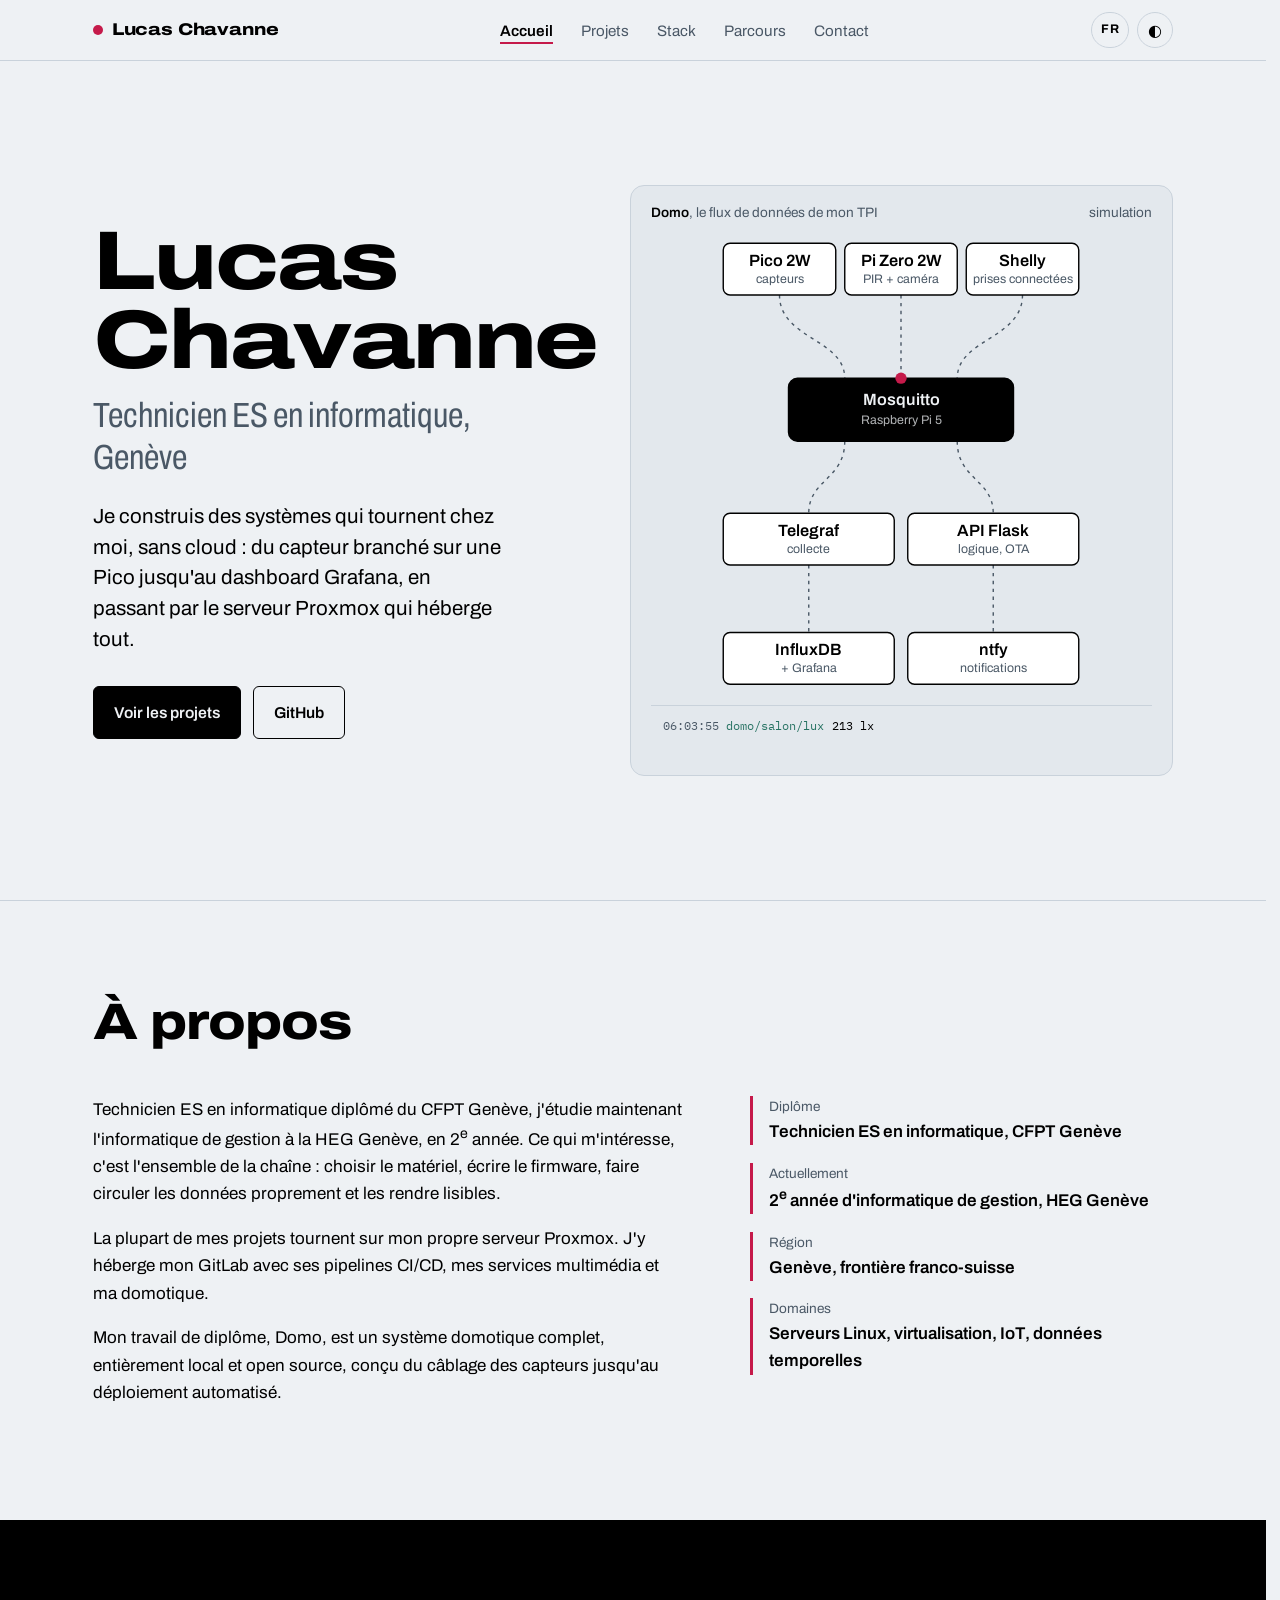
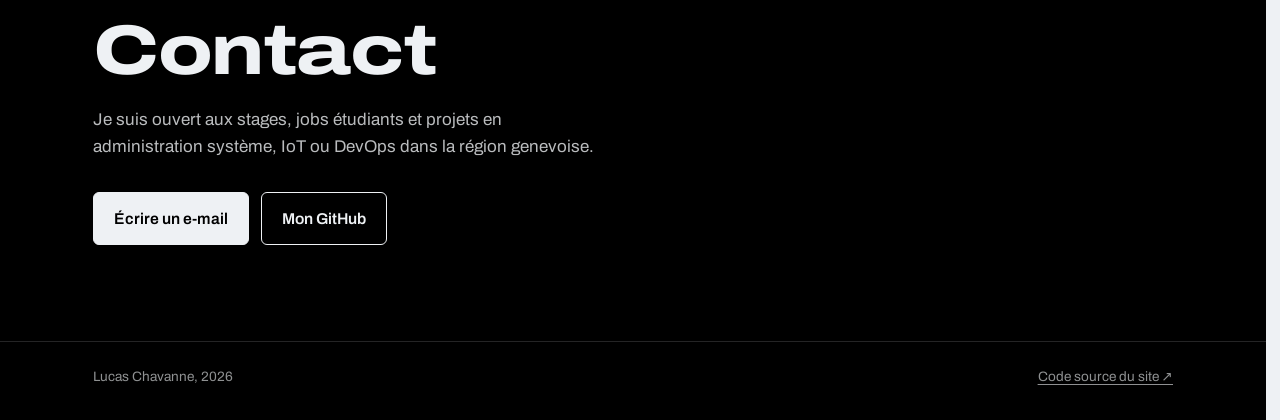
==== commit 6b3ca82d: "Bouton de langue : affiche la langue actuelle, pas la suivante FR sur la page française, EN sur la p" ====
--- a/index.html
+++ b/index.html
@@ -66,7 +66,7 @@
       <li><a href="#contact">Contact</a></li>
     </ul>
     <div class="nav-tools">
-      <a class="lang" id="langLink" href="/en/" hreflang="en" lang="en" title="English version" aria-label="Read this site in English">EN</a>
+      <a class="lang" id="langLink" href="/en/" hreflang="en" title="Passer en anglais" aria-label="FR — passer en anglais">FR</a>
       <button class="theme-btn" id="themeBtn" type="button" aria-label="Changer de thème">◐</button>
     </div>
   </div>
